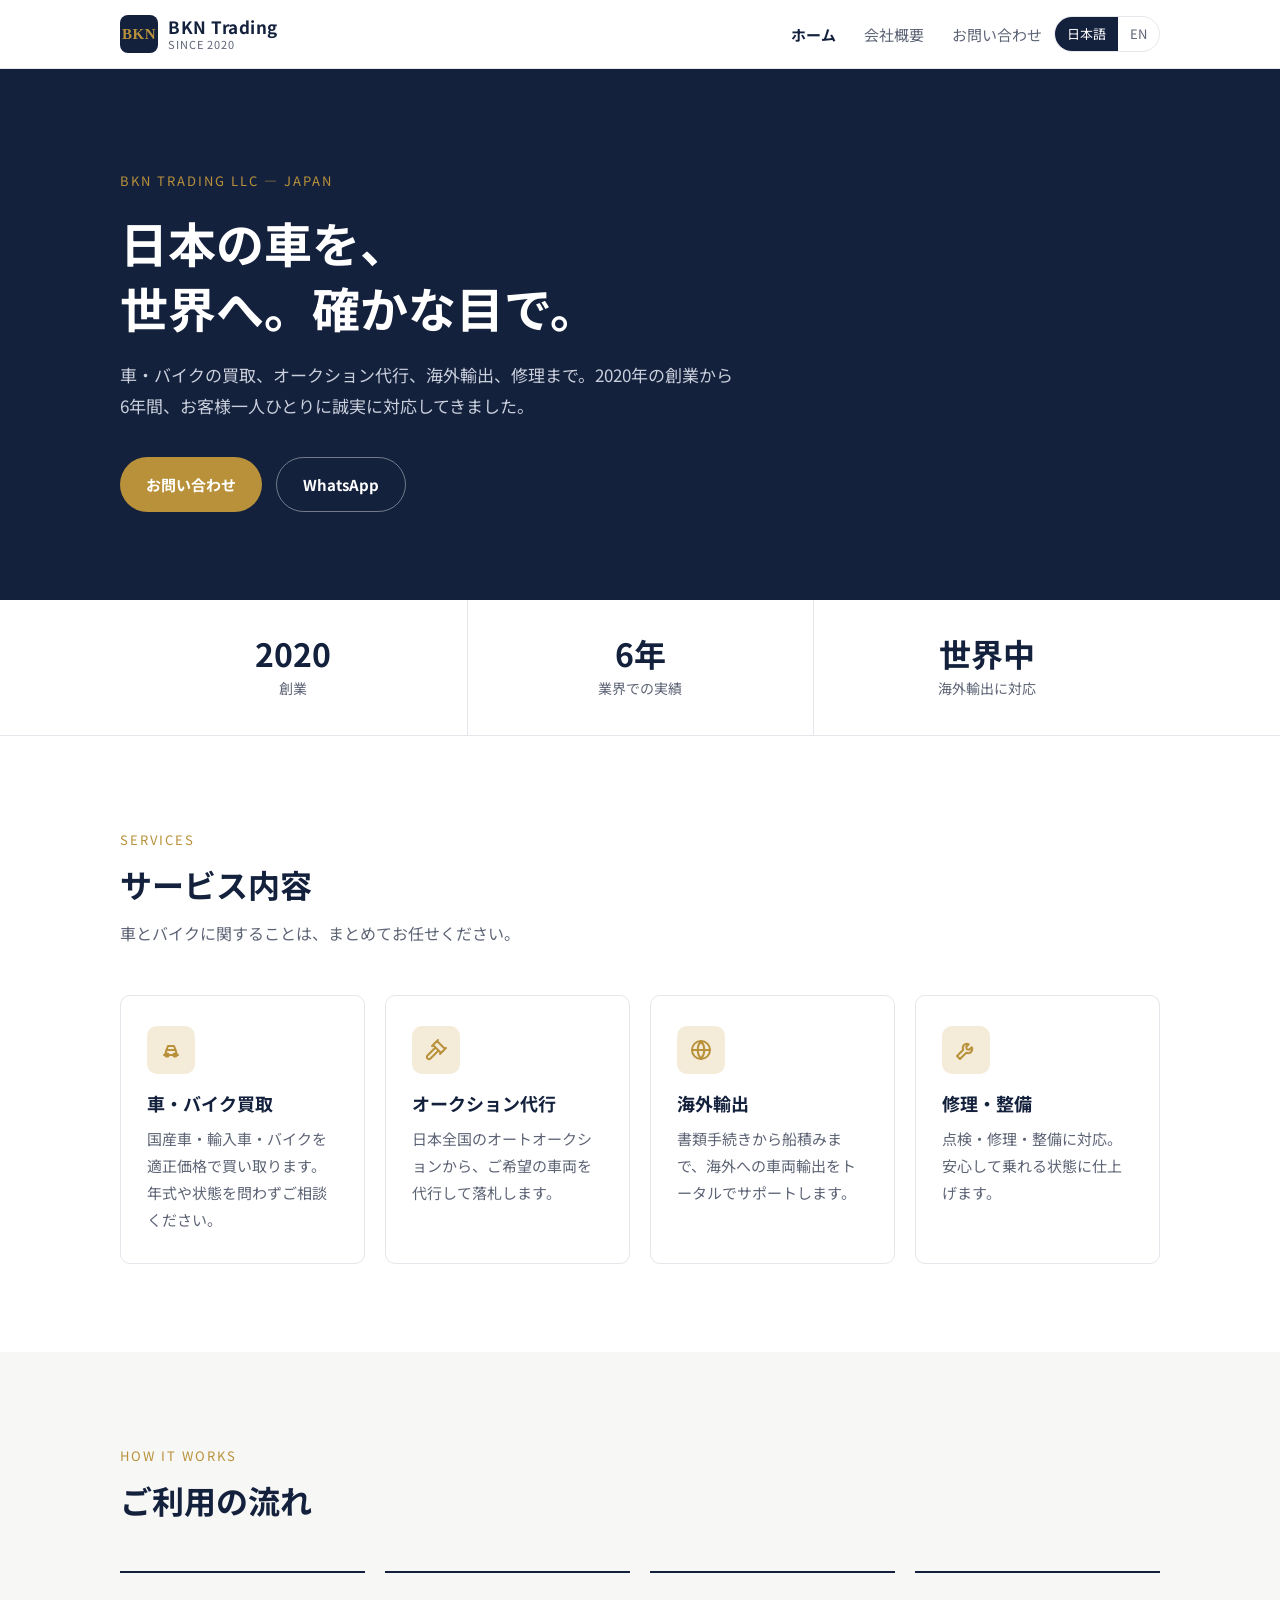
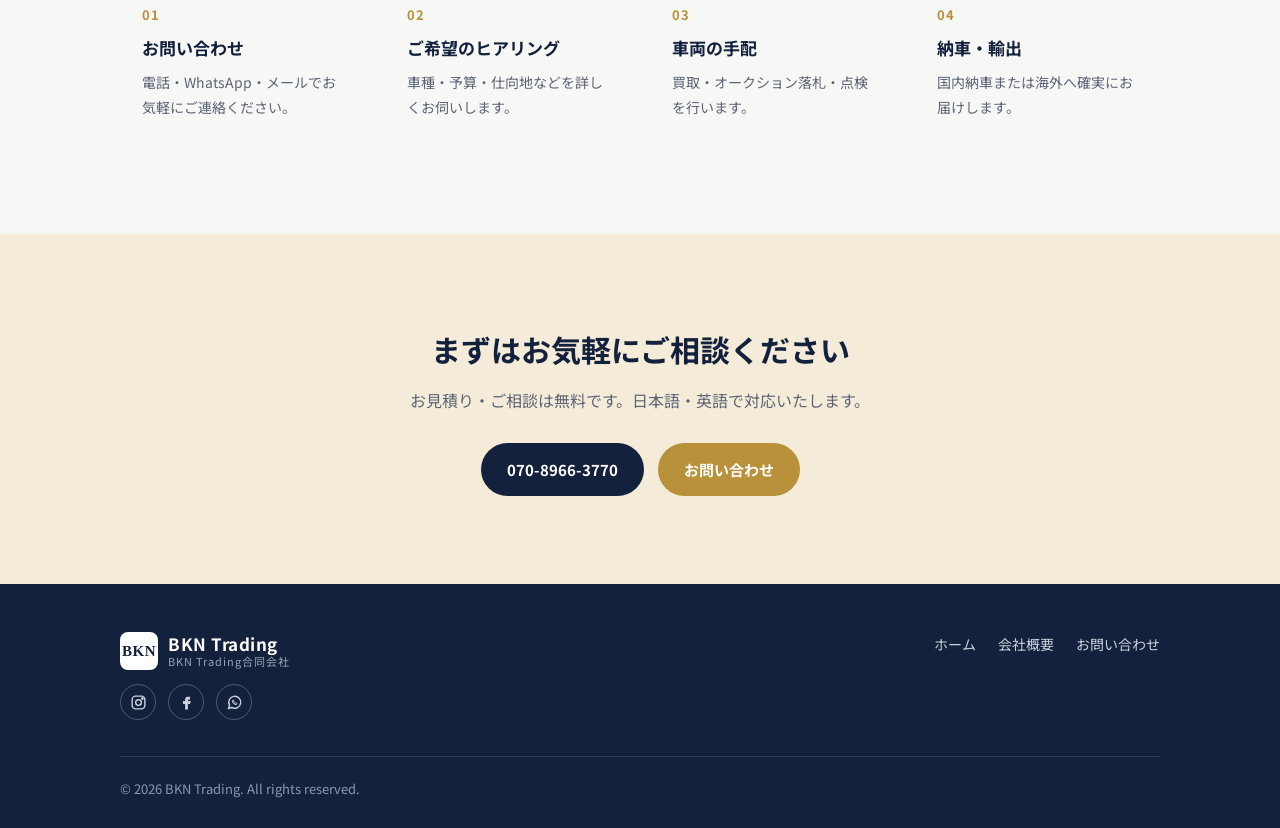
==== index.html @ 44ebc84b "Initial BKN Trading website (JA/EN): home, about, contact Co-Authored-By: Claude Opus 5.5 <noreply@a" ====
<!DOCTYPE html>
<html lang="ja">
<head>
  <meta charset="UTF-8">
  <meta name="viewport" content="width=device-width, initial-scale=1.0">
  <title data-ja="BKN Trading | 日本の中古車買取・オークション代行・輸出・修理" data-en="BKN Trading | Japanese Used Cars, Auctions, Export & Repair">BKN Trading | 日本の中古車買取・オークション代行・輸出・修理</title>
  <meta name="description" content="BKN Trading合同会社は、日本国内での車・バイクの買取・販売、オークション代行、海外輸出、修理を行う会社です。2020年創業。">
  <link rel="preconnect" href="https://fonts.googleapis.com">
  <link rel="preconnect" href="https://fonts.gstatic.com" crossorigin>
  <link href="https://fonts.googleapis.com/css2?family=Noto+Sans+JP:wght@400;700&display=swap" rel="stylesheet">
  <link rel="stylesheet" href="css/style.css">
</head>
<body>

<header class="site-header">
  <div class="container nav">
    <a href="index.html" class="logo">
      <span class="logo-mark">BKN</span>
      <span class="logo-text">BKN Trading<small>SINCE 2020</small></span>
    </a>
    <div class="nav-right">
      <ul class="nav-links">
        <li><a href="index.html" class="active"><span lang="ja">ホーム</span><span lang="en">Home</span></a></li>
        <li><a href="about.html"><span lang="ja">会社概要</span><span lang="en">About</span></a></li>
        <li><a href="contact.html"><span lang="ja">お問い合わせ</span><span lang="en">Contact</span></a></li>
      </ul>
      <div class="lang-switch">
        <button type="button" data-lang="ja">日本語</button>
        <button type="button" data-lang="en">EN</button>
      </div>
      <button class="menu-btn" aria-label="Menu" aria-expanded="false">
        <svg width="24" height="24" viewBox="0 0 24 24" fill="none" stroke="currentColor" stroke-width="2" stroke-linecap="round"><path d="M4 7h16M4 12h16M4 17h16"/></svg>
      </button>
    </div>
  </div>
</header>

<main>
  <section class="hero">
    <div class="container">
      <span class="eyebrow">BKN Trading LLC — Japan</span>
      <h1>
        <span lang="ja">日本の車を、<br>世界へ。確かな目で。</span>
        <span lang="en">Japanese cars,<br>delivered to the world.</span>
      </h1>
      <p>
        <span lang="ja">車・バイクの買取、オークション代行、海外輸出、修理まで。2020年の創業から6年間、お客様一人ひとりに誠実に対応してきました。</span>
        <span lang="en">Buying, selling, auction sourcing, overseas export and repair for cars and motorcycles. Six years of trusted service since 2020.</span>
      </p>
      <div class="hero-actions">
        <a href="contact.html" class="btn btn-gold"><span lang="ja">お問い合わせ</span><span lang="en">Get in touch</span></a>
        <a href="https://wa.me/817089663770" class="btn btn-ghost" target="_blank" rel="noopener">WhatsApp</a>
      </div>
    </div>
  </section>

  <div class="stats">
    <div class="container">
      <div class="stat"><strong>2020</strong><span><span lang="ja">創業</span><span lang="en">Established</span></span></div>
      <div class="stat"><strong>6<span lang="ja">年</span><span lang="en">+ yrs</span></strong><span><span lang="ja">業界での実績</span><span lang="en">Market experience</span></span></div>
      <div class="stat"><strong><span lang="ja">世界中</span><span lang="en">Worldwide</span></strong><span><span lang="ja">海外輸出に対応</span><span lang="en">Export destinations</span></span></div>
    </div>
  </div>

  <section>
    <div class="container">
      <div class="section-head">
        <span class="eyebrow">Services</span>
        <h2><span lang="ja">サービス内容</span><span lang="en">What we do</span></h2>
        <p><span lang="ja">車とバイクに関することは、まとめてお任せください。</span><span lang="en">One partner for everything around cars and motorcycles.</span></p>
      </div>
      <div class="grid grid-4">
        <div class="card">
          <div class="icon"><svg viewBox="0 0 24 24" fill="none" stroke="currentColor" stroke-width="2" stroke-linecap="round" stroke-linejoin="round"><path d="M5 17h14M6 17l1.5-5h9L18 17"/><path d="M7.5 12 9 8h6l1.5 4"/><circle cx="8" cy="17" r="1.6"/><circle cx="16" cy="17" r="1.6"/></svg></div>
          <h3><span lang="ja">車・バイク買取</span><span lang="en">Car & Bike Buying</span></h3>
          <p><span lang="ja">国産車・輸入車・バイクを適正価格で買い取ります。年式や状態を問わずご相談ください。</span><span lang="en">We buy cars and motorcycles in Japan at fair prices — any make, year or condition.</span></p>
        </div>
        <div class="card">
          <div class="icon"><svg viewBox="0 0 24 24" fill="none" stroke="currentColor" stroke-width="2" stroke-linecap="round" stroke-linejoin="round"><path d="m14 13-7.5 7.5a2.1 2.1 0 0 1-3-3L11 10"/><path d="m16 16 6-6M8 8l6-6M9 7l8 8M21 11l-8-8"/></svg></div>
          <h3><span lang="ja">オークション代行</span><span lang="en">Auction Sourcing</span></h3>
          <p><span lang="ja">日本全国のオートオークションから、ご希望の車両を代行して落札します。</span><span lang="en">We bid on your behalf at Japanese car auctions to find exactly the vehicle you want.</span></p>
        </div>
        <div class="card">
          <div class="icon"><svg viewBox="0 0 24 24" fill="none" stroke="currentColor" stroke-width="2" stroke-linecap="round" stroke-linejoin="round"><circle cx="12" cy="12" r="9"/><path d="M3 12h18M12 3a14 14 0 0 1 0 18M12 3a14 14 0 0 0 0 18"/></svg></div>
          <h3><span lang="ja">海外輸出</span><span lang="en">Overseas Export</span></h3>
          <p><span lang="ja">書類手続きから船積みまで、海外への車両輸出をトータルでサポートします。</span><span lang="en">From paperwork to shipping, we handle the full export process to your country.</span></p>
        </div>
        <div class="card">
          <div class="icon"><svg viewBox="0 0 24 24" fill="none" stroke="currentColor" stroke-width="2" stroke-linecap="round" stroke-linejoin="round"><path d="M14.7 6.3a4 4 0 0 0-5.4 5.4L3 18l3 3 6.3-6.3a4 4 0 0 0 5.4-5.4l-2.5 2.5-2.4-.6-.6-2.4z"/></svg></div>
          <h3><span lang="ja">修理・整備</span><span lang="en">Repair Services</span></h3>
          <p><span lang="ja">点検・修理・整備に対応。安心して乗れる状態に仕上げます。</span><span lang="en">Inspection, repair and maintenance to keep your vehicle safe and road-ready.</span></p>
        </div>
      </div>
    </div>
  </section>

  <section class="section-alt">
    <div class="container">
      <div class="section-head">
        <span class="eyebrow">How it works</span>
        <h2><span lang="ja">ご利用の流れ</span><span lang="en">How it works</span></h2>
      </div>
      <div class="grid grid-4 steps">
        <div class="step">
          <h3><span lang="ja">お問い合わせ</span><span lang="en">Contact us</span></h3>
          <p><span lang="ja">電話・WhatsApp・メールでお気軽にご連絡ください。</span><span lang="en">Reach us by phone, WhatsApp or email.</span></p>
        </div>
        <div class="step">
          <h3><span lang="ja">ご希望のヒアリング</span><span lang="en">Tell us what you need</span></h3>
          <p><span lang="ja">車種・予算・仕向地などを詳しくお伺いします。</span><span lang="en">Model, budget and destination — we listen first.</span></p>
        </div>
        <div class="step">
          <h3><span lang="ja">車両の手配</span><span lang="en">We source & check</span></h3>
          <p><span lang="ja">買取・オークション落札・点検を行います。</span><span lang="en">We buy or win the vehicle at auction and inspect it.</span></p>
        </div>
        <div class="step">
          <h3><span lang="ja">納車・輸出</span><span lang="en">Delivery or export</span></h3>
          <p><span lang="ja">国内納車または海外へ確実にお届けします。</span><span lang="en">Delivered in Japan or shipped safely overseas.</span></p>
        </div>
      </div>
    </div>
  </section>

  <section class="cta">
    <div class="container">
      <h2><span lang="ja">まずはお気軽にご相談ください</span><span lang="en">Let's talk about your next car</span></h2>
      <p><span lang="ja">お見積り・ご相談は無料です。日本語・英語で対応いたします。</span><span lang="en">Quotes and consultations are free. We speak Japanese and English.</span></p>
      <div class="hero-actions">
        <a href="tel:07089663770" class="btn btn-navy">070-8966-3770</a>
        <a href="contact.html" class="btn btn-gold"><span lang="ja">お問い合わせ</span><span lang="en">Contact us</span></a>
      </div>
    </div>
  </section>
</main>

<footer class="site-footer">
  <div class="container">
    <div class="footer-grid">
      <div>
        <a href="index.html" class="logo"><span class="logo-mark">BKN</span><span class="logo-text">BKN Trading<small><span lang="ja">BKN Trading合同会社</span><span lang="en">BKN Trading LLC (Godo Kaisha)</span></small></span></a>
        <div class="social">
          <a href="https://www.instagram.com/bkn_trading/" target="_blank" rel="noopener" aria-label="Instagram"><svg viewBox="0 0 24 24" fill="none" stroke="currentColor" stroke-width="2"><rect x="3" y="3" width="18" height="18" rx="5"/><circle cx="12" cy="12" r="4"/><circle cx="17.5" cy="6.5" r="1" fill="currentColor"/></svg></a>
          <a href="https://www.facebook.com/search/top?q=BKN%20Trading" target="_blank" rel="noopener" aria-label="Facebook"><svg viewBox="0 0 24 24" fill="currentColor"><path d="M14 8h3V4h-3c-2.8 0-4 1.8-4 4.2V10H7v4h3v8h4v-8h3l1-4h-4V8.6c0-.4.3-.6.6-.6z"/></svg></a>
          <a href="https://wa.me/817089663770" target="_blank" rel="noopener" aria-label="WhatsApp"><svg viewBox="0 0 24 24" fill="none" stroke="currentColor" stroke-width="2" stroke-linejoin="round"><path d="M3.5 20.5 5 16a8.5 8.5 0 1 1 3 3z"/><path d="M9 9.5c0 3 2.5 5.5 5.5 5.5l1-1.5-2-1-1 .8a4 4 0 0 1-2-2l.8-1-1-2z" stroke-width="1.4"/></svg></a>
        </div>
      </div>
      <ul class="footer-links">
        <li><a href="index.html"><span lang="ja">ホーム</span><span lang="en">Home</span></a></li>
        <li><a href="about.html"><span lang="ja">会社概要</span><span lang="en">About</span></a></li>
        <li><a href="contact.html"><span lang="ja">お問い合わせ</span><span lang="en">Contact</span></a></li>
      </ul>
    </div>
    <div class="copyright">© <span id="year">2026</span> BKN Trading. All rights reserved.</div>
  </div>
</footer>

<script src="js/main.js"></script>
</body>
</html>
---- css/style.css ----
:root {
  --navy: #14213d;
  --navy-soft: #24324f;
  --gold: #b8913a;
  --gold-light: #f4ecd9;
  --text: #1f2430;
  --muted: #5d6475;
  --line: #e4e6eb;
  --bg: #ffffff;
  --bg-alt: #f7f7f5;
  --radius: 10px;
  --max: 1080px;
}

* { box-sizing: border-box; margin: 0; padding: 0; }

html { scroll-behavior: smooth; }

body {
  font-family: "Noto Sans JP", "Hiragino Sans", "Yu Gothic", system-ui, sans-serif;
  color: var(--text);
  background: var(--bg);
  line-height: 1.8;
  font-size: 16px;
  -webkit-font-smoothing: antialiased;
}

a { color: inherit; text-decoration: none; }
img, svg { display: block; max-width: 100%; }

/* ---------- Language switching ---------- */
html[lang="ja"] [lang="en"]:not(html) { display: none !important; }
html[lang="en"] [lang="ja"]:not(html) { display: none !important; }

.container { width: 100%; max-width: var(--max); margin: 0 auto; padding: 0 20px; }

/* ---------- Header ---------- */
.site-header {
  position: sticky; top: 0; z-index: 10;
  background: rgba(255, 255, 255, 0.96);
  backdrop-filter: blur(6px);
  border-bottom: 1px solid var(--line);
}
.nav { display: flex; align-items: center; justify-content: space-between; height: 68px; gap: 16px; }

.logo { display: flex; align-items: center; gap: 10px; font-weight: 700; color: var(--navy); }
.logo-mark {
  width: 38px; height: 38px; border-radius: 8px;
  background: var(--navy); color: var(--gold);
  display: grid; place-items: center;
  font-family: Georgia, "Times New Roman", serif; font-size: 15px; letter-spacing: 0.5px;
}
.logo-text { font-size: 17px; letter-spacing: 0.5px; line-height: 1.2; }
.logo-text small { display: block; font-size: 11px; font-weight: 400; color: var(--muted); letter-spacing: 1px; }

.nav-links { display: flex; align-items: center; gap: 28px; list-style: none; }
.nav-links a { font-size: 15px; color: var(--muted); transition: color 0.2s; }
.nav-links a:hover, .nav-links a.active { color: var(--navy); }
.nav-links a.active { font-weight: 700; }

.lang-switch {
  display: flex; border: 1px solid var(--line); border-radius: 999px; overflow: hidden; flex-shrink: 0;
}
.lang-switch button {
  border: 0; background: transparent; padding: 5px 12px; font: inherit; font-size: 13px;
  color: var(--muted); cursor: pointer;
}
.lang-switch button.on { background: var(--navy); color: #fff; }

.menu-btn { display: none; background: none; border: 0; cursor: pointer; padding: 6px; color: var(--navy); }

/* ---------- Hero ---------- */
.hero { background: var(--navy); color: #fff; padding: 96px 0 88px; }
.eyebrow {
  display: inline-block; font-size: 13px; letter-spacing: 2px; color: var(--gold);
  text-transform: uppercase; margin-bottom: 18px;
}
.hero h1 { font-size: clamp(30px, 5vw, 48px); line-height: 1.35; font-weight: 700; max-width: 760px; }
.hero p { margin-top: 20px; font-size: 17px; color: #c9cfdb; max-width: 620px; }
.hero-actions { margin-top: 36px; display: flex; gap: 14px; flex-wrap: wrap; }

.btn {
  display: inline-flex; align-items: center; justify-content: center; gap: 8px;
  padding: 13px 26px; border-radius: 999px; font-size: 15px; font-weight: 700;
  transition: transform 0.15s, background 0.2s, color 0.2s;
}
.btn:hover { transform: translateY(-1px); }
.btn-gold { background: var(--gold); color: #fff; }
.btn-gold:hover { background: #a67f2c; }
.btn-ghost { border: 1px solid rgba(255, 255, 255, 0.4); color: #fff; }
.btn-ghost:hover { background: rgba(255, 255, 255, 0.08); }
.btn-navy { background: var(--navy); color: #fff; }
.btn-navy:hover { background: var(--navy-soft); }

/* ---------- Stats ---------- */
.stats { border-bottom: 1px solid var(--line); }
.stats .container { display: grid; grid-template-columns: repeat(3, 1fr); }
.stat { padding: 34px 12px; text-align: center; }
.stat + .stat { border-left: 1px solid var(--line); }
.stat strong { display: block; font-size: 32px; color: var(--navy); line-height: 1.2; }
.stat > span { font-size: 14px; color: var(--muted); }

/* ---------- Sections ---------- */
section { padding: 88px 0; }
.section-alt { background: var(--bg-alt); }
.section-head { margin-bottom: 48px; max-width: 640px; }
.section-head h2 { font-size: clamp(24px, 3.4vw, 32px); color: var(--navy); line-height: 1.4; }
.section-head p { margin-top: 12px; color: var(--muted); }
.section-head .eyebrow { margin-bottom: 10px; }

.page-hero { background: var(--navy); color: #fff; padding: 72px 0 64px; }
.page-hero h1 { font-size: clamp(28px, 4.4vw, 40px); }
.page-hero p { margin-top: 10px; color: #c9cfdb; max-width: 620px; }

/* ---------- Cards ---------- */
.grid { display: grid; gap: 20px; }
.grid-2 { grid-template-columns: repeat(2, 1fr); }
.grid-3 { grid-template-columns: repeat(3, 1fr); }
.grid-4 { grid-template-columns: repeat(4, 1fr); }

.card {
  background: #fff; border: 1px solid var(--line); border-radius: var(--radius);
  padding: 30px 26px; transition: border-color 0.2s, box-shadow 0.2s;
}
.card:hover { border-color: #d3c39b; box-shadow: 0 8px 24px rgba(20, 33, 61, 0.06); }
.card h3 { font-size: 18px; color: var(--navy); margin: 16px 0 8px; line-height: 1.5; }
.card p { font-size: 15px; color: var(--muted); }

.icon {
  width: 48px; height: 48px; border-radius: 10px; background: var(--gold-light); color: var(--gold);
  display: grid; place-items: center;
}
.icon svg { width: 24px; height: 24px; }

/* ---------- Steps ---------- */
.steps { counter-reset: step; }
.step { position: relative; padding: 26px 22px; border-top: 2px solid var(--navy); }
.step::before {
  counter-increment: step; content: "0" counter(step);
  font-size: 13px; font-weight: 700; color: var(--gold); letter-spacing: 1px;
}
.step h3 { font-size: 17px; color: var(--navy); margin: 6px 0 6px; }
.step p { font-size: 14px; color: var(--muted); }

/* ---------- About ---------- */
.split { display: grid; grid-template-columns: 1fr 1fr; gap: 56px; align-items: start; }
.prose p + p { margin-top: 16px; }
.prose p { color: var(--muted); }

.info-table { width: 100%; border-collapse: collapse; background: #fff; border: 1px solid var(--line); border-radius: var(--radius); overflow: hidden; }
.info-table th, .info-table td { text-align: left; padding: 16px 20px; border-bottom: 1px solid var(--line); vertical-align: top; font-size: 15px; }
.info-table tr:last-child th, .info-table tr:last-child td { border-bottom: 0; }
.info-table th { width: 34%; color: var(--navy); font-weight: 700; background: var(--bg-alt); }
.info-table td { color: var(--text); }
.info-table a { color: var(--navy); border-bottom: 1px solid var(--gold); }

.timeline { list-style: none; border-left: 2px solid var(--line); padding-left: 26px; }
.timeline li { position: relative; padding-bottom: 28px; }
.timeline li:last-child { padding-bottom: 0; }
.timeline li::before {
  content: ""; position: absolute; left: -33px; top: 7px; width: 12px; height: 12px;
  border-radius: 50%; background: var(--gold); border: 2px solid #fff; box-shadow: 0 0 0 2px var(--gold);
}
.timeline strong { color: var(--navy); display: block; }
.timeline span { color: var(--muted); font-size: 15px; }

/* ---------- Contact ---------- */
.contact-card { display: flex; gap: 18px; align-items: flex-start; }
.contact-card .label { font-size: 13px; color: var(--muted); letter-spacing: 0.5px; }
.contact-card .value { font-size: 19px; font-weight: 700; color: var(--navy); word-break: break-all; line-height: 1.5; }
.contact-card .note { font-size: 13px; color: var(--muted); margin-top: 2px; }
a.card { display: block; }

/* ---------- CTA ---------- */
.cta { background: var(--gold-light); text-align: center; }
.cta h2 { font-size: clamp(22px, 3.2vw, 30px); color: var(--navy); }
.cta p { color: var(--muted); margin: 10px auto 28px; max-width: 560px; }
.cta .hero-actions { justify-content: center; margin-top: 0; }

/* ---------- Footer ---------- */
.site-footer { background: var(--navy); color: #c9cfdb; padding: 48px 0 28px; font-size: 14px; }
.footer-grid { display: flex; justify-content: space-between; gap: 32px; flex-wrap: wrap; }
.site-footer .logo { color: #fff; }
.site-footer .logo-mark { background: #fff; color: var(--navy); }
.site-footer .logo-text small { color: #9aa3b5; }
.footer-links { display: flex; gap: 22px; list-style: none; flex-wrap: wrap; }
.footer-links a:hover { color: #fff; }
.social { display: flex; gap: 12px; margin-top: 14px; }
.social a {
  width: 36px; height: 36px; border-radius: 50%; border: 1px solid rgba(255, 255, 255, 0.25);
  display: grid; place-items: center; transition: background 0.2s;
}
.social a:hover { background: rgba(255, 255, 255, 0.1); }
.social svg { width: 17px; height: 17px; }
.copyright { margin-top: 36px; padding-top: 20px; border-top: 1px solid rgba(255, 255, 255, 0.12); font-size: 13px; color: #8d96aa; }

/* ---------- Responsive ---------- */
@media (max-width: 900px) {
  .grid-4 { grid-template-columns: repeat(2, 1fr); }
  .grid-3 { grid-template-columns: 1fr 1fr; }
  .split { grid-template-columns: 1fr; gap: 40px; }
}

@media (max-width: 720px) {
  section { padding: 64px 0; }
  .hero { padding: 72px 0 64px; }
  .menu-btn { display: block; }
  .nav-links {
    position: absolute; top: 68px; left: 0; right: 0; background: #fff;
    flex-direction: column; align-items: flex-start; gap: 0;
    border-bottom: 1px solid var(--line); display: none;
  }
  .nav-links.open { display: flex; }
  .nav-links li { width: 100%; }
  .nav-links a { display: block; padding: 14px 20px; border-top: 1px solid var(--line); }
  .nav-right { display: flex; align-items: center; gap: 8px; }
  .grid-2, .grid-3, .grid-4 { grid-template-columns: 1fr; }
  .stats .container { grid-template-columns: 1fr; }
  .stat + .stat { border-left: 0; border-top: 1px solid var(--line); }
  .stat { padding: 22px 12px; }
  .info-table th { width: 38%; }
  .info-table th, .info-table td { padding: 14px 14px; }
}
.nav-right { display: flex; align-items: center; gap: 12px; }
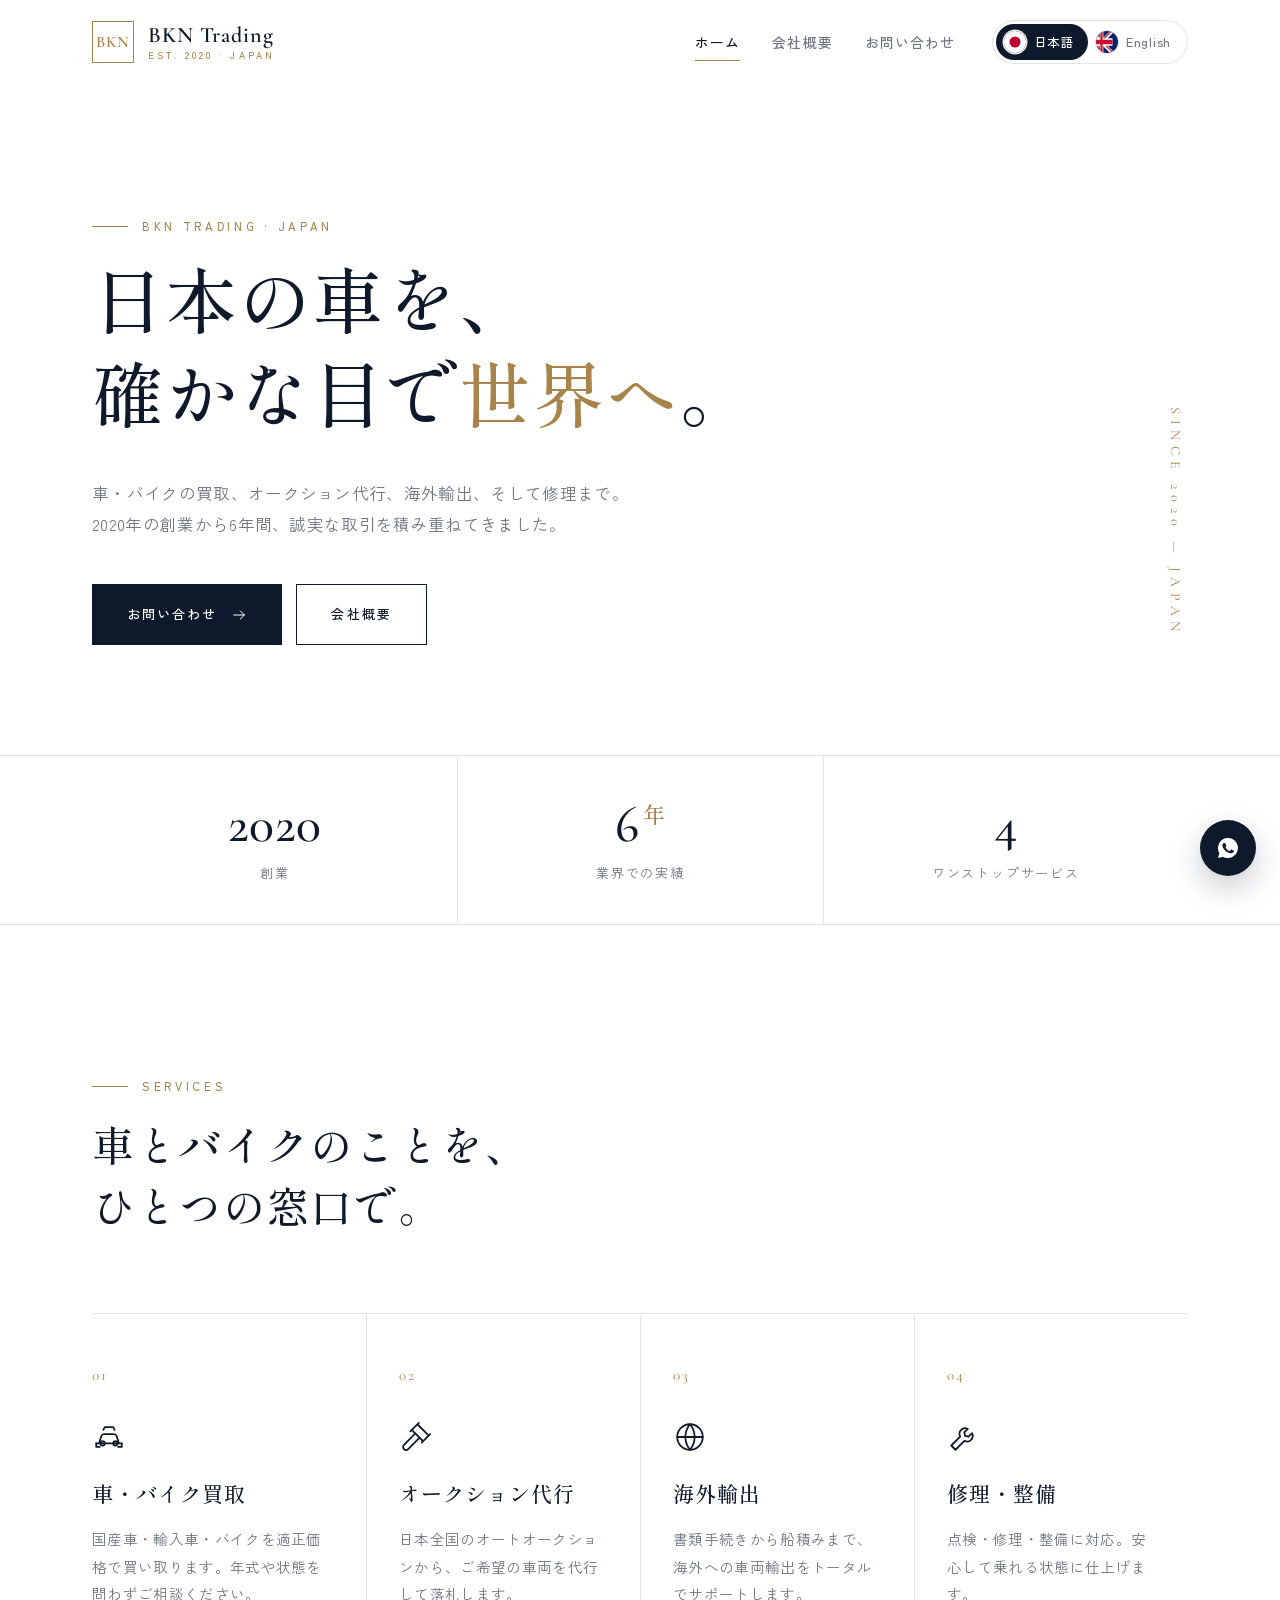
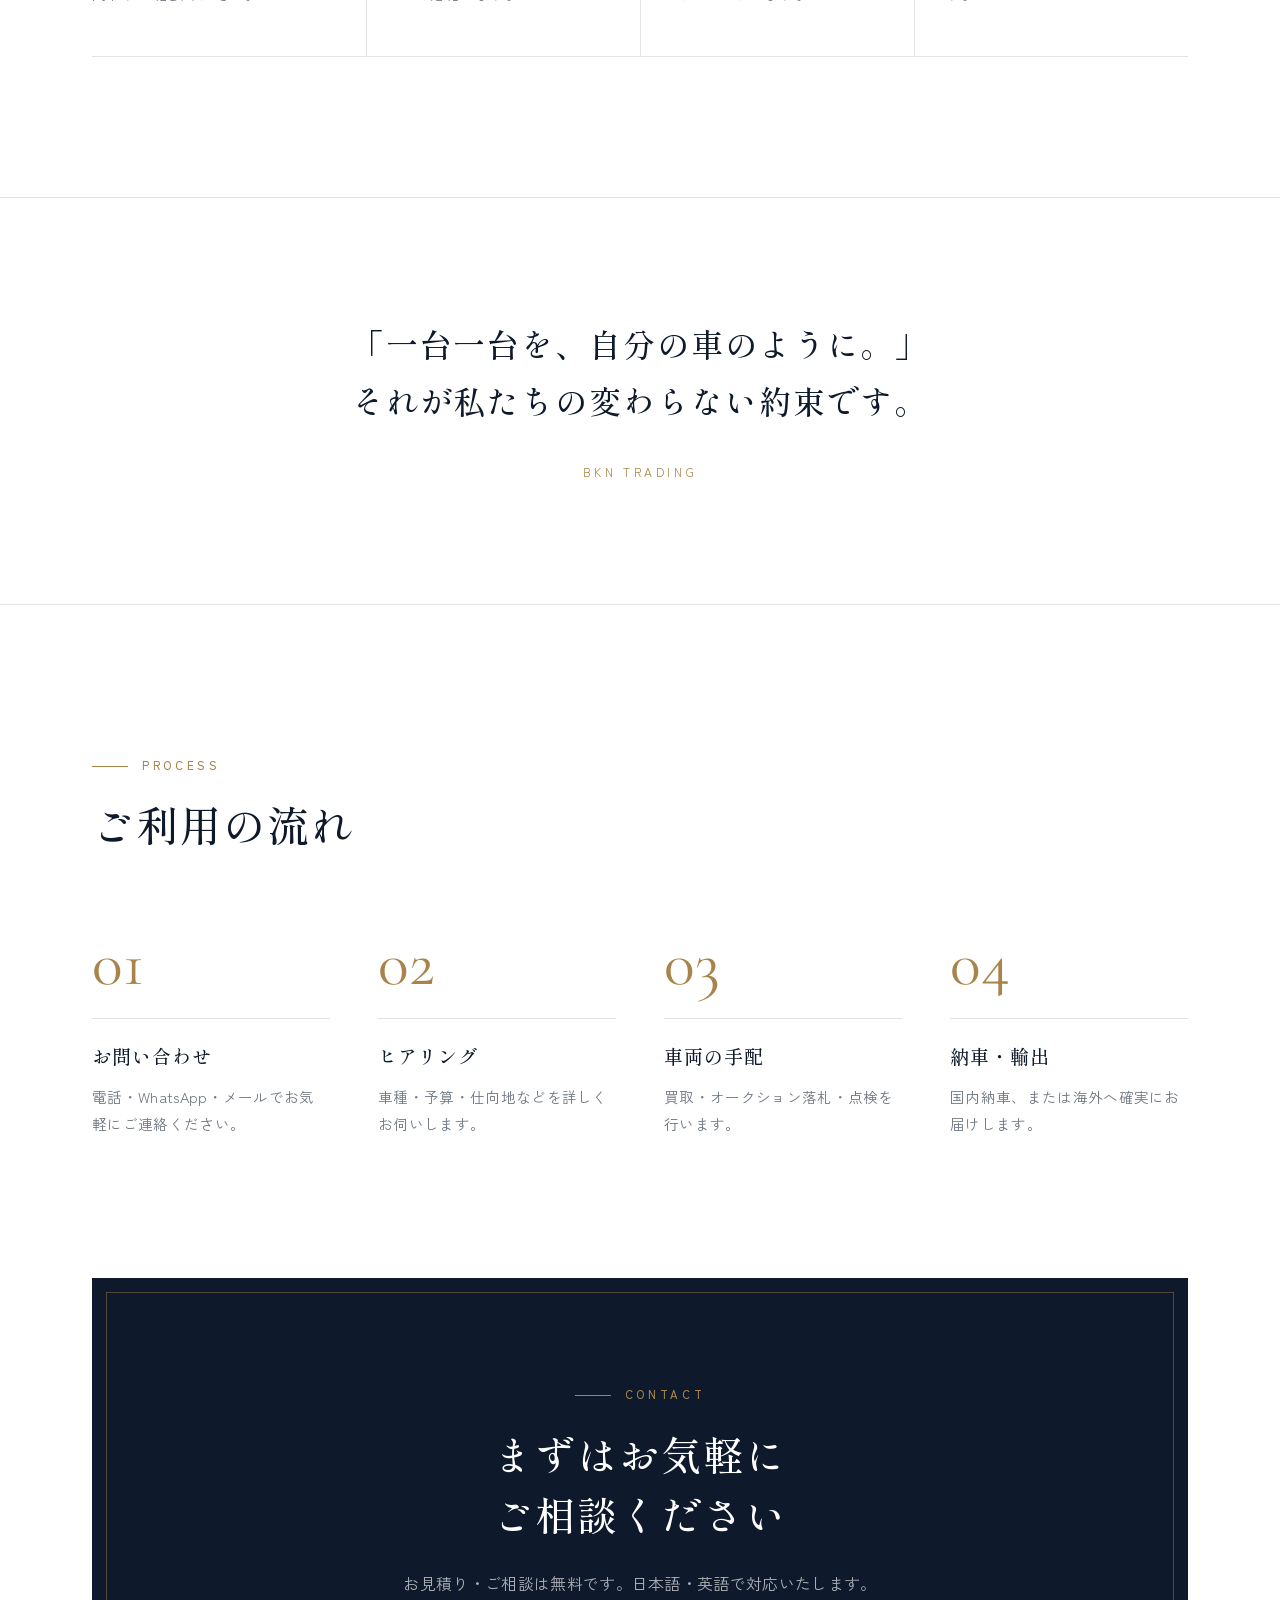
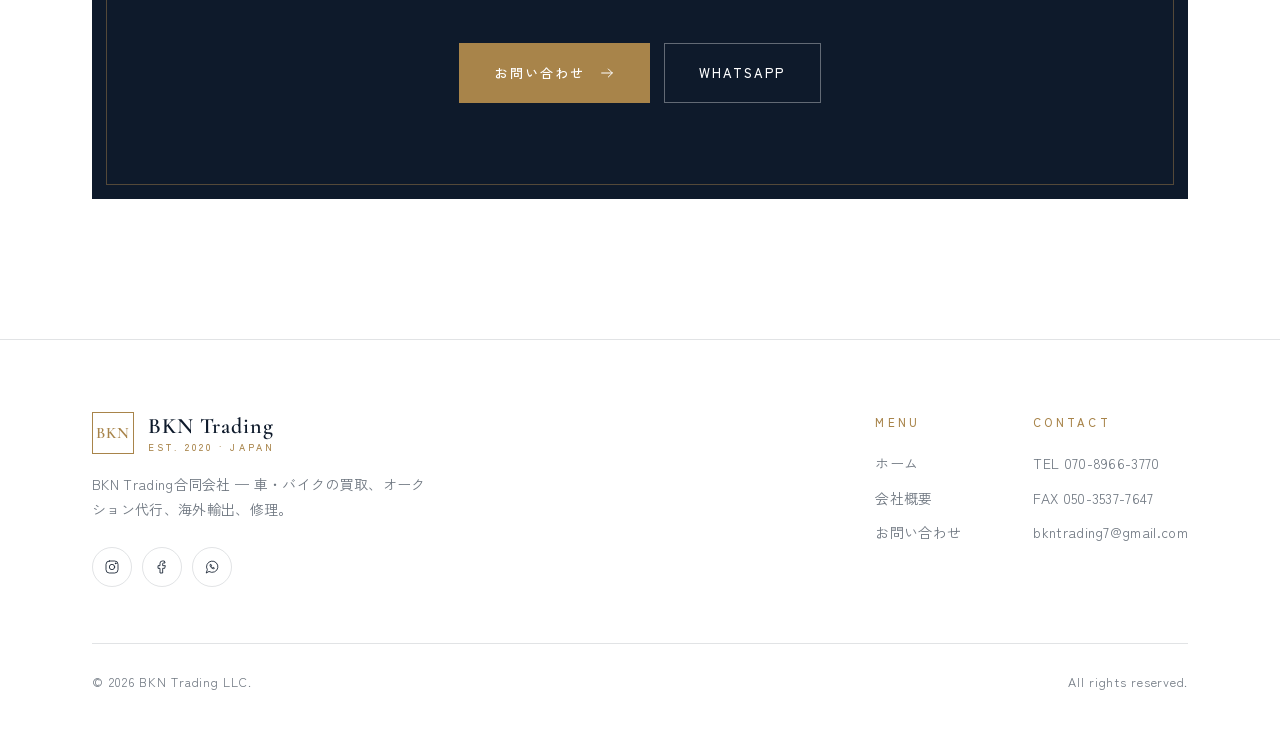
==== commit 60430881: "Redesign: white luxury-minimal look, 3-colour palette, serif typography, flag language switch Co-Aut" ====
--- a/index.html
+++ b/index.html
@@ -3,20 +3,23 @@
 <head>
   <meta charset="UTF-8">
   <meta name="viewport" content="width=device-width, initial-scale=1.0">
-  <title data-ja="BKN Trading | 日本の中古車買取・オークション代行・輸出・修理" data-en="BKN Trading | Japanese Used Cars, Auctions, Export & Repair">BKN Trading | 日本の中古車買取・オークション代行・輸出・修理</title>
+  <title data-ja="BKN Trading | 日本の中古車買取・オークション代行・輸出・修理" data-en="BKN Trading | Japanese Cars — Purchase, Auctions, Export & Repair">BKN Trading | 日本の中古車買取・オークション代行・輸出・修理</title>
   <meta name="description" content="BKN Trading合同会社は、日本国内での車・バイクの買取・販売、オークション代行、海外輸出、修理を行う会社です。2020年創業。">
+  <meta name="theme-color" content="#ffffff">
+  <link rel="icon" href="data:image/svg+xml,%3Csvg xmlns='http://www.w3.org/2000/svg' viewBox='0 0 64 64'%3E%3Crect width='64' height='64' fill='%230e1a2b'/%3E%3Ctext x='32' y='41' font-family='Georgia' font-size='22' fill='%23a8844a' text-anchor='middle'%3EBKN%3C/text%3E%3C/svg%3E">
   <link rel="preconnect" href="https://fonts.googleapis.com">
   <link rel="preconnect" href="https://fonts.gstatic.com" crossorigin>
-  <link href="https://fonts.googleapis.com/css2?family=Noto+Sans+JP:wght@400;700&display=swap" rel="stylesheet">
+  <link href="https://fonts.googleapis.com/css2?family=Cormorant+Garamond:ital,wght@0,400;0,500;0,600;1,500&family=Shippori+Mincho:wght@500;600&family=Zen+Kaku+Gothic+New:wght@400;500;700&display=swap" rel="stylesheet">
   <link rel="stylesheet" href="css/style.css">
+  <script>document.documentElement.classList.add('js');try{if(localStorage.getItem('bkn-lang')==='en')document.documentElement.lang='en'}catch(e){}</script>
 </head>
 <body>
 
 <header class="site-header">
   <div class="container nav">
-    <a href="index.html" class="logo">
+    <a href="index.html" class="logo" aria-label="BKN Trading">
       <span class="logo-mark">BKN</span>
-      <span class="logo-text">BKN Trading<small>SINCE 2020</small></span>
+      <span class="logo-text">BKN Trading<small>EST. 2020 · JAPAN</small></span>
     </a>
     <div class="nav-right">
       <ul class="nav-links">
@@ -24,12 +27,12 @@
         <li><a href="about.html"><span lang="ja">会社概要</span><span lang="en">About</span></a></li>
         <li><a href="contact.html"><span lang="ja">お問い合わせ</span><span lang="en">Contact</span></a></li>
       </ul>
-      <div class="lang-switch">
-        <button type="button" data-lang="ja">日本語</button>
-        <button type="button" data-lang="en">EN</button>
+      <div class="lang-switch" role="group" aria-label="Language">
+        <button type="button" data-lang="ja" aria-label="日本語"><span class="flag"><svg viewBox="0 0 30 30"><rect width="30" height="30" fill="#fff"/><circle cx="15" cy="15" r="7.5" fill="#bc002d"/></svg></span><span class="lang-label">日本語</span></button>
+        <button type="button" data-lang="en" aria-label="English"><span class="flag"><svg viewBox="0 0 60 60" preserveAspectRatio="xMidYMid slice"><g transform="translate(-15 0) scale(1 2)"><clipPath id="gbt"><path d="M30,15 h30 v15 z v15 h-30 z h-30 v-15 z v-15 h30 z"/></clipPath><rect width="90" height="30" fill="#012169"/><path d="M0,0 L60,30 M60,0 L0,30" stroke="#fff" stroke-width="6"/><path d="M0,0 L60,30 M60,0 L0,30" clip-path="url(#gbt)" stroke="#C8102E" stroke-width="4"/><path d="M30,0 v30 M0,15 h60" stroke="#fff" stroke-width="10"/><path d="M30,0 v30 M0,15 h60" stroke="#C8102E" stroke-width="6"/></g></svg></span><span class="lang-label">English</span></button>
       </div>
       <button class="menu-btn" aria-label="Menu" aria-expanded="false">
-        <svg width="24" height="24" viewBox="0 0 24 24" fill="none" stroke="currentColor" stroke-width="2" stroke-linecap="round"><path d="M4 7h16M4 12h16M4 17h16"/></svg>
+        <svg width="24" height="24" viewBox="0 0 24 24" fill="none" stroke="currentColor" stroke-width="1.5" stroke-linecap="round"><path class="l1" d="M4 7h16"/><path class="l2" d="M4 12h16"/><path class="l3" d="M4 17h16"/></svg>
       </button>
     </div>
   </div>
@@ -38,84 +41,92 @@
 <main>
   <section class="hero">
     <div class="container">
-      <span class="eyebrow">BKN Trading LLC — Japan</span>
-      <h1>
-        <span lang="ja">日本の車を、<br>世界へ。確かな目で。</span>
-        <span lang="en">Japanese cars,<br>delivered to the world.</span>
-      </h1>
-      <p>
-        <span lang="ja">車・バイクの買取、オークション代行、海外輸出、修理まで。2020年の創業から6年間、お客様一人ひとりに誠実に対応してきました。</span>
-        <span lang="en">Buying, selling, auction sourcing, overseas export and repair for cars and motorcycles. Six years of trusted service since 2020.</span>
-      </p>
-      <div class="hero-actions">
-        <a href="contact.html" class="btn btn-gold"><span lang="ja">お問い合わせ</span><span lang="en">Get in touch</span></a>
-        <a href="https://wa.me/817089663770" class="btn btn-ghost" target="_blank" rel="noopener">WhatsApp</a>
+      <div class="hero-grid">
+        <div class="rise">
+          <span class="eyebrow">BKN Trading · Japan</span>
+          <h1><span lang="ja">日本の車を、<br>確かな目で<span class='gold'>世界へ</span>。</span><span lang="en">Japanese cars,<br>curated for <em class='it'>the world</em>.</span></h1>
+          <p class="hero-lead"><span lang="ja">車・バイクの買取、オークション代行、海外輸出、そして修理まで。2020年の創業から6年間、誠実な取引を積み重ねてきました。</span><span lang="en">Purchase, auction sourcing, overseas export and repair for cars and motorcycles — six years of honest, trusted service since 2020.</span></p>
+          <div class="actions">
+            <a href="contact.html" class="btn btn-dark"><span lang="ja">お問い合わせ</span><span lang="en">Get in touch</span> <svg viewBox="0 0 24 24" fill="none" stroke="currentColor" stroke-width="1.5" stroke-linecap="round" stroke-linejoin="round"><path d="M4 12h16M14 6l6 6-6 6"/></svg></a>
+            <a href="about.html" class="btn btn-line"><span lang="ja">会社概要</span><span lang="en">About us</span></a>
+          </div>
+        </div>
+        <div class="hero-side" aria-hidden="true">SINCE 2020 — JAPAN</div>
+      </div>
+    </div>
+    <div class="stats">
+      <div class="container stats-row">
+        <div class="stat reveal"><strong>2020</strong><span><span lang="ja">創業</span><span lang="en">Established</span></span></div>
+        <div class="stat reveal"><strong>6<sup><span lang="ja">年</span><span lang="en">yrs</span></sup></strong><span><span lang="ja">業界での実績</span><span lang="en">Experience</span></span></div>
+        <div class="stat reveal"><strong>4</strong><span><span lang="ja">ワンストップサービス</span><span lang="en">Services in one place</span></span></div>
       </div>
     </div>
   </section>
 
-  <div class="stats">
-    <div class="container">
-      <div class="stat"><strong>2020</strong><span><span lang="ja">創業</span><span lang="en">Established</span></span></div>
-      <div class="stat"><strong>6<span lang="ja">年</span><span lang="en">+ yrs</span></strong><span><span lang="ja">業界での実績</span><span lang="en">Market experience</span></span></div>
-      <div class="stat"><strong><span lang="ja">世界中</span><span lang="en">Worldwide</span></strong><span><span lang="ja">海外輸出に対応</span><span lang="en">Export destinations</span></span></div>
-    </div>
-  </div>
-
   <section>
     <div class="container">
-      <div class="section-head">
+      <div class="section-head reveal">
         <span class="eyebrow">Services</span>
-        <h2><span lang="ja">サービス内容</span><span lang="en">What we do</span></h2>
-        <p><span lang="ja">車とバイクに関することは、まとめてお任せください。</span><span lang="en">One partner for everything around cars and motorcycles.</span></p>
+        <h2><span lang="ja">車とバイクのことを、<br>ひとつの窓口で。</span><span lang="en">Everything for your vehicle,<br>under one roof.</span></h2>
       </div>
-      <div class="grid grid-4">
-        <div class="card">
-          <div class="icon"><svg viewBox="0 0 24 24" fill="none" stroke="currentColor" stroke-width="2" stroke-linecap="round" stroke-linejoin="round"><path d="M5 17h14M6 17l1.5-5h9L18 17"/><path d="M7.5 12 9 8h6l1.5 4"/><circle cx="8" cy="17" r="1.6"/><circle cx="16" cy="17" r="1.6"/></svg></div>
-          <h3><span lang="ja">車・バイク買取</span><span lang="en">Car & Bike Buying</span></h3>
+      <div class="services">
+        <div class="service reveal">
+          <span class="num">01</span>
+          <div class="ico"><svg viewBox="0 0 24 24" fill="none" stroke="currentColor" stroke-width="1.25" stroke-linecap="round" stroke-linejoin="round"><path d="M3 16.5h18M5 16.5l1.6-5.2a2 2 0 0 1 1.9-1.4h7a2 2 0 0 1 1.9 1.4l1.6 5.2"/><path d="M3 16.5V19h2.5M21 16.5V19h-2.5"/><circle cx="7.5" cy="16.5" r="1.5"/><circle cx="16.5" cy="16.5" r="1.5"/><path d="M8 7l1-2h6l1 2"/></svg></div>
+          <h3><span lang="ja">車・バイク買取</span><span lang="en">Vehicle Purchase</span></h3>
           <p><span lang="ja">国産車・輸入車・バイクを適正価格で買い取ります。年式や状態を問わずご相談ください。</span><span lang="en">We buy cars and motorcycles in Japan at fair prices — any make, year or condition.</span></p>
         </div>
-        <div class="card">
-          <div class="icon"><svg viewBox="0 0 24 24" fill="none" stroke="currentColor" stroke-width="2" stroke-linecap="round" stroke-linejoin="round"><path d="m14 13-7.5 7.5a2.1 2.1 0 0 1-3-3L11 10"/><path d="m16 16 6-6M8 8l6-6M9 7l8 8M21 11l-8-8"/></svg></div>
+        <div class="service reveal">
+          <span class="num">02</span>
+          <div class="ico"><svg viewBox="0 0 24 24" fill="none" stroke="currentColor" stroke-width="1.25" stroke-linecap="round" stroke-linejoin="round"><path d="m14 13-7.5 7.5a2.1 2.1 0 0 1-3-3L11 10"/><path d="m16 16 6-6M8 8l6-6M9 7l8 8M21 11l-8-8"/></svg></div>
           <h3><span lang="ja">オークション代行</span><span lang="en">Auction Sourcing</span></h3>
-          <p><span lang="ja">日本全国のオートオークションから、ご希望の車両を代行して落札します。</span><span lang="en">We bid on your behalf at Japanese car auctions to find exactly the vehicle you want.</span></p>
+          <p><span lang="ja">日本全国のオートオークションから、ご希望の車両を代行して落札します。</span><span lang="en">We bid on your behalf at auctions across Japan to secure exactly the vehicle you want.</span></p>
         </div>
-        <div class="card">
-          <div class="icon"><svg viewBox="0 0 24 24" fill="none" stroke="currentColor" stroke-width="2" stroke-linecap="round" stroke-linejoin="round"><circle cx="12" cy="12" r="9"/><path d="M3 12h18M12 3a14 14 0 0 1 0 18M12 3a14 14 0 0 0 0 18"/></svg></div>
-          <h3><span lang="ja">海外輸出</span><span lang="en">Overseas Export</span></h3>
-          <p><span lang="ja">書類手続きから船積みまで、海外への車両輸出をトータルでサポートします。</span><span lang="en">From paperwork to shipping, we handle the full export process to your country.</span></p>
+        <div class="service reveal">
+          <span class="num">03</span>
+          <div class="ico"><svg viewBox="0 0 24 24" fill="none" stroke="currentColor" stroke-width="1.25" stroke-linecap="round" stroke-linejoin="round"><circle cx="12" cy="12" r="9"/><path d="M3 12h18M12 3a14 14 0 0 1 0 18M12 3a14 14 0 0 0 0 18"/></svg></div>
+          <h3><span lang="ja">海外輸出</span><span lang="en">Global Export</span></h3>
+          <p><span lang="ja">書類手続きから船積みまで、海外への車両輸出をトータルでサポートします。</span><span lang="en">From paperwork to shipping, we manage the complete export process to your country.</span></p>
         </div>
-        <div class="card">
-          <div class="icon"><svg viewBox="0 0 24 24" fill="none" stroke="currentColor" stroke-width="2" stroke-linecap="round" stroke-linejoin="round"><path d="M14.7 6.3a4 4 0 0 0-5.4 5.4L3 18l3 3 6.3-6.3a4 4 0 0 0 5.4-5.4l-2.5 2.5-2.4-.6-.6-2.4z"/></svg></div>
-          <h3><span lang="ja">修理・整備</span><span lang="en">Repair Services</span></h3>
-          <p><span lang="ja">点検・修理・整備に対応。安心して乗れる状態に仕上げます。</span><span lang="en">Inspection, repair and maintenance to keep your vehicle safe and road-ready.</span></p>
+        <div class="service reveal">
+          <span class="num">04</span>
+          <div class="ico"><svg viewBox="0 0 24 24" fill="none" stroke="currentColor" stroke-width="1.25" stroke-linecap="round" stroke-linejoin="round"><path d="M14.7 6.3a4 4 0 0 0-5.4 5.4L3 18l3 3 6.3-6.3a4 4 0 0 0 5.4-5.4l-2.5 2.5-2.4-.6-.6-2.4z"/></svg></div>
+          <h3><span lang="ja">修理・整備</span><span lang="en">Repair & Care</span></h3>
+          <p><span lang="ja">点検・修理・整備に対応。安心して乗れる状態に仕上げます。</span><span lang="en">Inspection, repair and maintenance — every vehicle prepared to be safe and road-ready.</span></p>
         </div>
       </div>
     </div>
   </section>
 
-  <section class="section-alt">
+  <section class="quote">
+    <div class="container reveal">
+      <blockquote><span lang="ja">「一台一台を、自分の車のように。」<br>それが私たちの変わらない約束です。</span><span lang="en">“We treat every vehicle as if it were our own.”<br>That is our promise.</span></blockquote>
+      <cite>BKN Trading</cite>
+    </div>
+  </section>
+
+  <section>
     <div class="container">
-      <div class="section-head">
-        <span class="eyebrow">How it works</span>
+      <div class="section-head reveal">
+        <span class="eyebrow">Process</span>
         <h2><span lang="ja">ご利用の流れ</span><span lang="en">How it works</span></h2>
       </div>
-      <div class="grid grid-4 steps">
-        <div class="step">
-          <h3><span lang="ja">お問い合わせ</span><span lang="en">Contact us</span></h3>
+      <div class="steps">
+        <div class="step reveal">
+          <h3><span lang="ja">お問い合わせ</span><span lang="en">Enquiry</span></h3>
           <p><span lang="ja">電話・WhatsApp・メールでお気軽にご連絡ください。</span><span lang="en">Reach us by phone, WhatsApp or email.</span></p>
         </div>
-        <div class="step">
-          <h3><span lang="ja">ご希望のヒアリング</span><span lang="en">Tell us what you need</span></h3>
-          <p><span lang="ja">車種・予算・仕向地などを詳しくお伺いします。</span><span lang="en">Model, budget and destination — we listen first.</span></p>
+        <div class="step reveal">
+          <h3><span lang="ja">ヒアリング</span><span lang="en">Consultation</span></h3>
+          <p><span lang="ja">車種・予算・仕向地などを詳しくお伺いします。</span><span lang="en">We listen carefully — model, budget and destination.</span></p>
         </div>
-        <div class="step">
-          <h3><span lang="ja">車両の手配</span><span lang="en">We source & check</span></h3>
-          <p><span lang="ja">買取・オークション落札・点検を行います。</span><span lang="en">We buy or win the vehicle at auction and inspect it.</span></p>
+        <div class="step reveal">
+          <h3><span lang="ja">車両の手配</span><span lang="en">Sourcing</span></h3>
+          <p><span lang="ja">買取・オークション落札・点検を行います。</span><span lang="en">We purchase or win the vehicle at auction, then inspect it.</span></p>
         </div>
-        <div class="step">
-          <h3><span lang="ja">納車・輸出</span><span lang="en">Delivery or export</span></h3>
-          <p><span lang="ja">国内納車または海外へ確実にお届けします。</span><span lang="en">Delivered in Japan or shipped safely overseas.</span></p>
+        <div class="step reveal">
+          <h3><span lang="ja">納車・輸出</span><span lang="en">Delivery</span></h3>
+          <p><span lang="ja">国内納車、または海外へ確実にお届けします。</span><span lang="en">Delivered in Japan or shipped safely overseas.</span></p>
         </div>
       </div>
     </div>
@@ -123,11 +134,14 @@
 
   <section class="cta">
     <div class="container">
-      <h2><span lang="ja">まずはお気軽にご相談ください</span><span lang="en">Let's talk about your next car</span></h2>
-      <p><span lang="ja">お見積り・ご相談は無料です。日本語・英語で対応いたします。</span><span lang="en">Quotes and consultations are free. We speak Japanese and English.</span></p>
-      <div class="hero-actions">
-        <a href="tel:07089663770" class="btn btn-navy">070-8966-3770</a>
-        <a href="contact.html" class="btn btn-gold"><span lang="ja">お問い合わせ</span><span lang="en">Contact us</span></a>
+      <div class="cta-box reveal">
+        <span class="eyebrow">Contact</span>
+        <h2><span lang="ja">まずはお気軽に<br>ご相談ください</span><span lang="en">Let’s find your<br>next vehicle</span></h2>
+        <p><span lang="ja">お見積り・ご相談は無料です。日本語・英語で対応いたします。</span><span lang="en">Quotes and consultations are free. We speak Japanese and English.</span></p>
+        <div class="actions">
+          <a href="contact.html" class="btn btn-gold"><span lang="ja">お問い合わせ</span><span lang="en">Contact us</span> <svg viewBox="0 0 24 24" fill="none" stroke="currentColor" stroke-width="1.5" stroke-linecap="round" stroke-linejoin="round"><path d="M4 12h16M14 6l6 6-6 6"/></svg></a>
+          <a href="https://wa.me/817089663770" target="_blank" rel="noopener" class="btn btn-ghost-light">WhatsApp</a>
+        </div>
       </div>
     </div>
   </section>
@@ -137,22 +151,38 @@
   <div class="container">
     <div class="footer-grid">
       <div>
-        <a href="index.html" class="logo"><span class="logo-mark">BKN</span><span class="logo-text">BKN Trading<small><span lang="ja">BKN Trading合同会社</span><span lang="en">BKN Trading LLC (Godo Kaisha)</span></small></span></a>
+        <a href="index.html" class="logo"><span class="logo-mark">BKN</span><span class="logo-text">BKN Trading<small>EST. 2020 · JAPAN</small></span></a>
+        <p class="footer-tag"><span lang="ja">BKN Trading合同会社 — 車・バイクの買取、オークション代行、海外輸出、修理。</span><span lang="en">BKN Trading LLC — buying, auction sourcing, export and repair of Japanese cars and motorcycles.</span></p>
         <div class="social">
-          <a href="https://www.instagram.com/bkn_trading/" target="_blank" rel="noopener" aria-label="Instagram"><svg viewBox="0 0 24 24" fill="none" stroke="currentColor" stroke-width="2"><rect x="3" y="3" width="18" height="18" rx="5"/><circle cx="12" cy="12" r="4"/><circle cx="17.5" cy="6.5" r="1" fill="currentColor"/></svg></a>
-          <a href="https://www.facebook.com/search/top?q=BKN%20Trading" target="_blank" rel="noopener" aria-label="Facebook"><svg viewBox="0 0 24 24" fill="currentColor"><path d="M14 8h3V4h-3c-2.8 0-4 1.8-4 4.2V10H7v4h3v8h4v-8h3l1-4h-4V8.6c0-.4.3-.6.6-.6z"/></svg></a>
-          <a href="https://wa.me/817089663770" target="_blank" rel="noopener" aria-label="WhatsApp"><svg viewBox="0 0 24 24" fill="none" stroke="currentColor" stroke-width="2" stroke-linejoin="round"><path d="M3.5 20.5 5 16a8.5 8.5 0 1 1 3 3z"/><path d="M9 9.5c0 3 2.5 5.5 5.5 5.5l1-1.5-2-1-1 .8a4 4 0 0 1-2-2l.8-1-1-2z" stroke-width="1.4"/></svg></a>
+          <a href="https://www.instagram.com/bkn_trading/" target="_blank" rel="noopener" aria-label="Instagram"><svg viewBox="0 0 24 24" fill="none" stroke="currentColor" stroke-width="1.25" stroke-linecap="round" stroke-linejoin="round"><rect x="3" y="3" width="18" height="18" rx="5"/><circle cx="12" cy="12" r="4"/><circle cx="17.5" cy="6.5" r=".6" fill="currentColor"/></svg></a>
+          <a href="https://www.facebook.com/search/top?q=BKN%20Trading" target="_blank" rel="noopener" aria-label="Facebook"><svg viewBox="0 0 24 24" fill="none" stroke="currentColor" stroke-width="1.25" stroke-linecap="round" stroke-linejoin="round"><path d="M15 3h-2.5A3.5 3.5 0 0 0 9 6.5V10H6v4h3v7h4v-7h3l1-4h-4V7a1 1 0 0 1 1-1h2z"/></svg></a>
+          <a href="https://wa.me/817089663770" target="_blank" rel="noopener" aria-label="WhatsApp"><svg viewBox="0 0 24 24" fill="none" stroke="currentColor" stroke-width="1.25" stroke-linecap="round" stroke-linejoin="round"><path d="M3.5 20.5 5 16a8.5 8.5 0 1 1 3 3z"/><path d="M9 9.2c.2 2.8 2.6 5.3 5.6 5.6l1.1-1.3-1.9-1-1 .7a4 4 0 0 1-2-2l.7-1-1-1.9z"/></svg></a>
         </div>
       </div>
-      <ul class="footer-links">
-        <li><a href="index.html"><span lang="ja">ホーム</span><span lang="en">Home</span></a></li>
-        <li><a href="about.html"><span lang="ja">会社概要</span><span lang="en">About</span></a></li>
-        <li><a href="contact.html"><span lang="ja">お問い合わせ</span><span lang="en">Contact</span></a></li>
-      </ul>
+      <div class="footer-cols">
+        <div class="footer-col">
+          <h4>Menu</h4>
+          <ul>
+            <li><a href="index.html"><span lang="ja">ホーム</span><span lang="en">Home</span></a></li>
+            <li><a href="about.html"><span lang="ja">会社概要</span><span lang="en">About</span></a></li>
+            <li><a href="contact.html"><span lang="ja">お問い合わせ</span><span lang="en">Contact</span></a></li>
+          </ul>
+        </div>
+        <div class="footer-col">
+          <h4>Contact</h4>
+          <ul>
+            <li><a href="tel:07089663770">TEL 070-8966-3770</a></li>
+            <li>FAX 050-3537-7647</li>
+            <li><a href="mailto:bkntrading7@gmail.com">bkntrading7@gmail.com</a></li>
+          </ul>
+        </div>
+      </div>
     </div>
-    <div class="copyright">© <span id="year">2026</span> BKN Trading. All rights reserved.</div>
+    <div class="copyright"><span>© <span id="year">2026</span> BKN Trading LLC.</span><span>All rights reserved.</span></div>
   </div>
 </footer>
+
+<a href="https://wa.me/817089663770" class="wa-float" target="_blank" rel="noopener" aria-label="WhatsApp"><svg viewBox="0 0 24 24" fill="currentColor"><path d="M12 2a10 10 0 0 0-8.6 15.1L2 22l5-1.3A10 10 0 1 0 12 2zm5.3 14.1c-.2.6-1.3 1.2-1.8 1.2-.5.1-1 .2-3.3-.7-2.8-1.1-4.6-4-4.7-4.1-.1-.2-1.1-1.5-1.1-2.9s.7-2.1 1-2.4c.3-.3.6-.3.8-.3h.6c.2 0 .4 0 .6.5l.9 2.1c.1.2.1.4 0 .5l-.3.5-.4.5c-.1.1-.3.3-.1.6.2.3.7 1.2 1.6 1.9 1.1 1 2 1.3 2.3 1.4.3.1.5.1.6-.1l.9-1.1c.2-.3.4-.2.6-.1l2 1c.3.1.5.2.5.3.1.2.1.7-.1 1.2z"/></svg></a>
 
 <script src="js/main.js"></script>
 </body>
--- a/css/style.css
+++ b/css/style.css
@@ -1,224 +1,380 @@
+/* =========================================================
+   BKN Trading — three colours only:
+   white (background) · ink (deep navy) · gold (accent)
+   Lighter greys are transparent tints of ink.
+   ========================================================= */
 :root {
-  --navy: #14213d;
-  --navy-soft: #24324f;
-  --gold: #b8913a;
-  --gold-light: #f4ecd9;
-  --text: #1f2430;
-  --muted: #5d6475;
-  --line: #e4e6eb;
-  --bg: #ffffff;
-  --bg-alt: #f7f7f5;
-  --radius: 10px;
-  --max: 1080px;
+  --white: #ffffff;
+  --ink: #0e1a2b;
+  --gold: #a8844a;
+
+  --ink-80: rgba(14, 26, 43, 0.8);
+  --ink-60: rgba(14, 26, 43, 0.6);
+  --ink-12: rgba(14, 26, 43, 0.12);
+  --ink-06: rgba(14, 26, 43, 0.06);
+  --ink-03: rgba(14, 26, 43, 0.03);
+  --gold-15: rgba(168, 132, 74, 0.15);
+
+  --serif: "Cormorant Garamond", "Shippori Mincho", "Yu Mincho", serif;
+  --sans: "Zen Kaku Gothic New", "Hiragino Sans", "Yu Gothic", system-ui, sans-serif;
+
+  --ease: cubic-bezier(0.22, 1, 0.36, 1);
+  --max: 1160px;
 }
 
 * { box-sizing: border-box; margin: 0; padding: 0; }
-
 html { scroll-behavior: smooth; }
+@media (prefers-reduced-motion: reduce) {
+  html { scroll-behavior: auto; }
+  *, *::before, *::after { transition: none !important; animation: none !important; }
+}
 
 body {
-  font-family: "Noto Sans JP", "Hiragino Sans", "Yu Gothic", system-ui, sans-serif;
-  color: var(--text);
-  background: var(--bg);
-  line-height: 1.8;
+  font-family: var(--sans);
+  color: var(--ink);
+  background: var(--white);
+  line-height: 1.9;
   font-size: 16px;
+  letter-spacing: 0.02em;
   -webkit-font-smoothing: antialiased;
 }
-
 a { color: inherit; text-decoration: none; }
 img, svg { display: block; max-width: 100%; }
-
-/* ---------- Language switching ---------- */
+::selection { background: var(--gold-15); }
+:focus-visible { outline: 1px solid var(--gold); outline-offset: 4px; }
+
+/* Language switching */
 html[lang="ja"] [lang="en"]:not(html) { display: none !important; }
 html[lang="en"] [lang="ja"]:not(html) { display: none !important; }
 
-.container { width: 100%; max-width: var(--max); margin: 0 auto; padding: 0 20px; }
+.container { width: 100%; max-width: var(--max); margin: 0 auto; padding: 0 32px; }
+.serif { font-family: var(--serif); }
 
 /* ---------- Header ---------- */
 .site-header {
-  position: sticky; top: 0; z-index: 10;
-  background: rgba(255, 255, 255, 0.96);
-  backdrop-filter: blur(6px);
-  border-bottom: 1px solid var(--line);
-}
-.nav { display: flex; align-items: center; justify-content: space-between; height: 68px; gap: 16px; }
-
-.logo { display: flex; align-items: center; gap: 10px; font-weight: 700; color: var(--navy); }
+  position: sticky; top: 0; z-index: 50;
+  background: rgba(255, 255, 255, 0.88);
+  backdrop-filter: blur(14px); -webkit-backdrop-filter: blur(14px);
+  border-bottom: 1px solid transparent;
+  transition: border-color 0.4s var(--ease);
+}
+.site-header.scrolled { border-bottom-color: var(--ink-06); }
+.nav { display: flex; align-items: center; justify-content: space-between; height: 84px; gap: 16px; transition: height 0.4s var(--ease); }
+.site-header.scrolled .nav { height: 68px; }
+
+.logo { display: flex; align-items: center; gap: 14px; color: var(--ink); }
 .logo-mark {
-  width: 38px; height: 38px; border-radius: 8px;
-  background: var(--navy); color: var(--gold);
-  display: grid; place-items: center;
-  font-family: Georgia, "Times New Roman", serif; font-size: 15px; letter-spacing: 0.5px;
-}
-.logo-text { font-size: 17px; letter-spacing: 0.5px; line-height: 1.2; }
-.logo-text small { display: block; font-size: 11px; font-weight: 400; color: var(--muted); letter-spacing: 1px; }
-
-.nav-links { display: flex; align-items: center; gap: 28px; list-style: none; }
-.nav-links a { font-size: 15px; color: var(--muted); transition: color 0.2s; }
-.nav-links a:hover, .nav-links a.active { color: var(--navy); }
-.nav-links a.active { font-weight: 700; }
-
-.lang-switch {
-  display: flex; border: 1px solid var(--line); border-radius: 999px; overflow: hidden; flex-shrink: 0;
-}
+  width: 42px; height: 42px; display: grid; place-items: center;
+  border: 1px solid var(--gold); color: var(--gold);
+  font-family: var(--serif); font-size: 16px; font-weight: 600; letter-spacing: 1px;
+}
+.logo-text { font-family: var(--serif); font-size: 22px; font-weight: 600; letter-spacing: 0.04em; line-height: 1.1; }
+.logo-text small { display: block; font-family: var(--sans); font-size: 9.5px; font-weight: 500; color: var(--gold); letter-spacing: 0.32em; margin-top: 3px; }
+
+.nav-right { display: flex; align-items: center; gap: 36px; }
+.nav-links { display: flex; align-items: center; gap: 32px; list-style: none; }
+.nav-links a {
+  position: relative; display: block; font-size: 14px; font-weight: 500; color: var(--ink-60);
+  padding: 6px 0; letter-spacing: 0.08em; transition: color 0.3s var(--ease);
+}
+.nav-links a::after {
+  content: ""; position: absolute; left: 0; right: 0; bottom: 0; height: 1px; background: var(--gold);
+  transform: scaleX(0); transform-origin: right; transition: transform 0.45s var(--ease);
+}
+.nav-links a:hover, .nav-links a.active { color: var(--ink); }
+.nav-links a:hover::after, .nav-links a.active::after { transform: scaleX(1); transform-origin: left; }
+
+/* Language switch with flags */
+.lang-switch { display: flex; align-items: center; border: 1px solid var(--ink-12); border-radius: 999px; padding: 3px; flex-shrink: 0; }
 .lang-switch button {
-  border: 0; background: transparent; padding: 5px 12px; font: inherit; font-size: 13px;
-  color: var(--muted); cursor: pointer;
-}
-.lang-switch button.on { background: var(--navy); color: #fff; }
-
-.menu-btn { display: none; background: none; border: 0; cursor: pointer; padding: 6px; color: var(--navy); }
+  display: flex; align-items: center; gap: 8px; border: 0; background: transparent; cursor: pointer;
+  padding: 6px 13px 6px 8px; border-radius: 999px;
+  font: inherit; font-size: 12.5px; font-weight: 500; letter-spacing: 0.06em; color: var(--ink-60);
+  transition: background 0.35s var(--ease), color 0.35s var(--ease);
+}
+.lang-switch button:hover { color: var(--ink); }
+.lang-switch button.on { background: var(--ink); color: var(--white); }
+.flag {
+  width: 22px; height: 22px; border-radius: 50%; overflow: hidden; flex-shrink: 0;
+  box-shadow: 0 0 0 1px var(--ink-12);
+}
+.flag svg { width: 100%; height: 100%; }
+.lang-switch button.on .flag { box-shadow: 0 0 0 1.5px rgba(255, 255, 255, 0.9); }
+
+.menu-btn { display: none; background: none; border: 0; cursor: pointer; padding: 8px; margin-right: -8px; color: var(--ink); }
+.menu-btn svg path { transition: transform 0.35s var(--ease), opacity 0.2s; transform-origin: center; }
+.menu-btn[aria-expanded="true"] .l1 { transform: translateY(5px) rotate(45deg); }
+.menu-btn[aria-expanded="true"] .l2 { opacity: 0; }
+.menu-btn[aria-expanded="true"] .l3 { transform: translateY(-5px) rotate(-45deg); }
+
+/* ---------- Type helpers ---------- */
+.eyebrow {
+  display: inline-flex; align-items: center; gap: 14px;
+  font-size: 11.5px; font-weight: 500; letter-spacing: 0.32em; text-transform: uppercase; color: var(--gold);
+  margin-bottom: 22px;
+}
+.eyebrow::before { content: ""; width: 36px; height: 1px; background: currentColor; }
+.center .eyebrow::after { content: ""; width: 36px; height: 1px; background: currentColor; }
+
+h1, h2, h3 { font-family: var(--serif); font-weight: 500; color: var(--ink); }
+.gold { color: var(--gold); }
+em.it { font-style: italic; color: var(--gold); }
+
+/* ---------- Buttons ---------- */
+.btn {
+  display: inline-flex; align-items: center; justify-content: center; gap: 14px;
+  padding: 17px 34px; font-size: 13px; font-weight: 500; letter-spacing: 0.16em; text-transform: uppercase;
+  border: 1px solid var(--ink); position: relative; overflow: hidden; isolation: isolate;
+  transition: color 0.5s var(--ease), border-color 0.5s var(--ease);
+}
+.btn::before {
+  content: ""; position: absolute; inset: 0; z-index: -1; background: var(--gold);
+  transform: scaleX(0); transform-origin: right; transition: transform 0.6s var(--ease);
+}
+.btn:hover::before { transform: scaleX(1); transform-origin: left; }
+.btn:hover { border-color: var(--gold); color: var(--white); }
+.btn svg { width: 16px; height: 16px; transition: transform 0.5s var(--ease); }
+.btn:hover svg { transform: translateX(4px); }
+.btn-dark { background: var(--ink); color: var(--white); }
+.btn-line { background: transparent; color: var(--ink); }
+.btn-gold { background: var(--gold); border-color: var(--gold); color: var(--white); }
+.btn-gold::before { background: var(--white); }
+.btn-gold:hover { color: var(--ink); border-color: var(--white); }
+.btn-ghost-light { background: transparent; border-color: rgba(255, 255, 255, 0.35); color: var(--white); }
+.btn-ghost-light::before { background: var(--white); }
+.btn-ghost-light:hover { color: var(--ink); border-color: var(--white); }
+.actions { display: flex; gap: 14px; flex-wrap: wrap; }
 
 /* ---------- Hero ---------- */
-.hero { background: var(--navy); color: #fff; padding: 96px 0 88px; }
-.eyebrow {
-  display: inline-block; font-size: 13px; letter-spacing: 2px; color: var(--gold);
-  text-transform: uppercase; margin-bottom: 18px;
-}
-.hero h1 { font-size: clamp(30px, 5vw, 48px); line-height: 1.35; font-weight: 700; max-width: 760px; }
-.hero p { margin-top: 20px; font-size: 17px; color: #c9cfdb; max-width: 620px; }
-.hero-actions { margin-top: 36px; display: flex; gap: 14px; flex-wrap: wrap; }
-
-.btn {
-  display: inline-flex; align-items: center; justify-content: center; gap: 8px;
-  padding: 13px 26px; border-radius: 999px; font-size: 15px; font-weight: 700;
-  transition: transform 0.15s, background 0.2s, color 0.2s;
-}
-.btn:hover { transform: translateY(-1px); }
-.btn-gold { background: var(--gold); color: #fff; }
-.btn-gold:hover { background: #a67f2c; }
-.btn-ghost { border: 1px solid rgba(255, 255, 255, 0.4); color: #fff; }
-.btn-ghost:hover { background: rgba(255, 255, 255, 0.08); }
-.btn-navy { background: var(--navy); color: #fff; }
-.btn-navy:hover { background: var(--navy-soft); }
-
-/* ---------- Stats ---------- */
-.stats { border-bottom: 1px solid var(--line); }
-.stats .container { display: grid; grid-template-columns: repeat(3, 1fr); }
-.stat { padding: 34px 12px; text-align: center; }
-.stat + .stat { border-left: 1px solid var(--line); }
-.stat strong { display: block; font-size: 32px; color: var(--navy); line-height: 1.2; }
-.stat > span { font-size: 14px; color: var(--muted); }
+.hero { padding: 120px 0 0; position: relative; }
+.hero-grid { display: grid; grid-template-columns: 1fr auto; gap: 48px; align-items: end; }
+.hero h1 { font-size: clamp(44px, 7vw, 92px); line-height: 1.08; letter-spacing: -0.01em; font-weight: 500; }
+html[lang="ja"] .hero h1 { font-size: clamp(36px, 5.6vw, 72px); line-height: 1.3; letter-spacing: 0.02em; }
+.hero-lead { margin-top: 32px; max-width: 540px; font-size: 16.5px; color: var(--ink-60); }
+.hero .actions { margin-top: 44px; }
+.hero-side {
+  writing-mode: vertical-rl; font-family: var(--serif); font-size: 14px; letter-spacing: 0.4em;
+  color: var(--gold); padding-bottom: 8px; white-space: nowrap;
+}
+
+.stats { margin-top: 110px; border-top: 1px solid var(--ink-12); border-bottom: 1px solid var(--ink-12); }
+.stats-row { display: grid; grid-template-columns: repeat(3, 1fr); }
+.stat { padding: 40px 8px 38px; text-align: center; }
+.stat + .stat { border-left: 1px solid var(--ink-12); }
+.stat strong { display: block; font-family: var(--serif); font-size: 52px; font-weight: 500; line-height: 1.1; color: var(--ink); }
+.stat strong sup { font-size: 0.42em; color: var(--gold); margin-left: 4px; vertical-align: super; }
+.stat > span { display: block; margin-top: 8px; font-size: 12px; letter-spacing: 0.22em; text-transform: uppercase; color: var(--ink-60); }
+html[lang="ja"] .stat > span { letter-spacing: 0.14em; font-size: 13px; }
 
 /* ---------- Sections ---------- */
-section { padding: 88px 0; }
-.section-alt { background: var(--bg-alt); }
-.section-head { margin-bottom: 48px; max-width: 640px; }
-.section-head h2 { font-size: clamp(24px, 3.4vw, 32px); color: var(--navy); line-height: 1.4; }
-.section-head p { margin-top: 12px; color: var(--muted); }
-.section-head .eyebrow { margin-bottom: 10px; }
-
-.page-hero { background: var(--navy); color: #fff; padding: 72px 0 64px; }
-.page-hero h1 { font-size: clamp(28px, 4.4vw, 40px); }
-.page-hero p { margin-top: 10px; color: #c9cfdb; max-width: 620px; }
-
-/* ---------- Cards ---------- */
-.grid { display: grid; gap: 20px; }
-.grid-2 { grid-template-columns: repeat(2, 1fr); }
-.grid-3 { grid-template-columns: repeat(3, 1fr); }
-.grid-4 { grid-template-columns: repeat(4, 1fr); }
-
-.card {
-  background: #fff; border: 1px solid var(--line); border-radius: var(--radius);
-  padding: 30px 26px; transition: border-color 0.2s, box-shadow 0.2s;
-}
-.card:hover { border-color: #d3c39b; box-shadow: 0 8px 24px rgba(20, 33, 61, 0.06); }
-.card h3 { font-size: 18px; color: var(--navy); margin: 16px 0 8px; line-height: 1.5; }
-.card p { font-size: 15px; color: var(--muted); }
-
-.icon {
-  width: 48px; height: 48px; border-radius: 10px; background: var(--gold-light); color: var(--gold);
-  display: grid; place-items: center;
-}
-.icon svg { width: 24px; height: 24px; }
+section { padding: 140px 0; }
+.section-head { margin-bottom: 72px; max-width: 640px; }
+.section-head.center { margin-left: auto; margin-right: auto; text-align: center; }
+.section-head h2 { font-size: clamp(34px, 4.4vw, 54px); line-height: 1.18; letter-spacing: -0.005em; }
+html[lang="ja"] .section-head h2 { font-size: clamp(28px, 3.4vw, 42px); line-height: 1.45; letter-spacing: 0.04em; }
+.section-head p { margin-top: 20px; color: var(--ink-60); font-size: 16px; }
+.hairline { height: 1px; background: var(--ink-12); border: 0; }
+
+.page-hero { padding: 120px 0 90px; border-bottom: 1px solid var(--ink-12); }
+.page-hero h1 { font-size: clamp(44px, 6vw, 78px); line-height: 1.1; }
+html[lang="ja"] .page-hero h1 { font-size: clamp(34px, 4.6vw, 58px); line-height: 1.35; letter-spacing: 0.04em; }
+.page-hero p { margin-top: 24px; color: var(--ink-60); max-width: 560px; font-size: 16.5px; }
+
+/* ---------- Services ---------- */
+.services { display: grid; grid-template-columns: repeat(4, 1fr); border-top: 1px solid var(--ink-12); }
+.service {
+  position: relative; padding: 44px 32px 48px 0; padding-right: 32px;
+  border-bottom: 1px solid var(--ink-12);
+}
+.service + .service { padding-left: 32px; border-left: 1px solid var(--ink-12); }
+.service::before {
+  content: ""; position: absolute; left: 0; right: 0; top: -1px; height: 1px; background: var(--gold);
+  transform: scaleX(0); transform-origin: left; transition: transform 0.7s var(--ease);
+}
+.service:hover::before { transform: scaleX(1); }
+.service .num { font-family: var(--serif); font-size: 15px; color: var(--gold); letter-spacing: 0.1em; }
+.service .ico { margin: 30px 0 26px; width: 34px; height: 34px; color: var(--ink); transition: color 0.5s var(--ease), transform 0.5s var(--ease); }
+.service:hover .ico { color: var(--gold); transform: translateY(-3px); }
+.service .ico svg { width: 100%; height: 100%; }
+.service h3 { font-size: 26px; line-height: 1.3; margin-bottom: 14px; }
+html[lang="ja"] .service h3 { font-size: 21px; letter-spacing: 0.05em; line-height: 1.5; }
+.service p { font-size: 14.5px; color: var(--ink-60); line-height: 1.9; }
 
 /* ---------- Steps ---------- */
-.steps { counter-reset: step; }
-.step { position: relative; padding: 26px 22px; border-top: 2px solid var(--navy); }
+.steps { display: grid; grid-template-columns: repeat(4, 1fr); gap: 48px; counter-reset: step; }
+.step { counter-increment: step; }
 .step::before {
-  counter-increment: step; content: "0" counter(step);
-  font-size: 13px; font-weight: 700; color: var(--gold); letter-spacing: 1px;
-}
-.step h3 { font-size: 17px; color: var(--navy); margin: 6px 0 6px; }
-.step p { font-size: 14px; color: var(--muted); }
+  content: "0" counter(step); display: block; font-family: var(--serif); font-size: 64px; line-height: 1;
+  color: var(--gold); font-weight: 400; padding-bottom: 22px; margin-bottom: 24px; border-bottom: 1px solid var(--ink-12);
+}
+.step h3 { font-size: 23px; line-height: 1.35; margin-bottom: 10px; }
+html[lang="ja"] .step h3 { font-size: 19px; letter-spacing: 0.05em; line-height: 1.55; }
+.step p { font-size: 14.5px; color: var(--ink-60); }
+
+/* ---------- Quote band ---------- */
+.quote { text-align: center; padding: 120px 0; border-top: 1px solid var(--ink-12); border-bottom: 1px solid var(--ink-12); }
+.quote blockquote { font-family: var(--serif); font-size: clamp(26px, 3.4vw, 40px); line-height: 1.45; max-width: 820px; margin: 0 auto; font-weight: 500; }
+html[lang="ja"] .quote blockquote { font-size: clamp(22px, 2.6vw, 32px); line-height: 1.8; letter-spacing: 0.06em; }
+.quote cite { display: block; margin-top: 28px; font-style: normal; font-size: 12px; letter-spacing: 0.3em; color: var(--gold); text-transform: uppercase; }
+
+/* ---------- CTA ---------- */
+.cta { padding: 0 0 140px; }
+.cta-box { background: var(--ink); color: var(--white); padding: 96px 48px; text-align: center; position: relative; }
+.cta-box::before { content: ""; position: absolute; inset: 14px; border: 1px solid rgba(168, 132, 74, 0.45); pointer-events: none; }
+.cta-box .eyebrow { color: var(--gold); }
+.cta-box h2 { color: var(--white); font-size: clamp(32px, 4.2vw, 52px); line-height: 1.2; }
+html[lang="ja"] .cta-box h2 { font-size: clamp(26px, 3.2vw, 40px); line-height: 1.5; letter-spacing: 0.05em; }
+.cta-box p { color: rgba(255, 255, 255, 0.65); margin: 20px auto 44px; max-width: 520px; }
+.cta-box .actions { justify-content: center; position: relative; }
 
 /* ---------- About ---------- */
-.split { display: grid; grid-template-columns: 1fr 1fr; gap: 56px; align-items: start; }
-.prose p + p { margin-top: 16px; }
-.prose p { color: var(--muted); }
-
-.info-table { width: 100%; border-collapse: collapse; background: #fff; border: 1px solid var(--line); border-radius: var(--radius); overflow: hidden; }
-.info-table th, .info-table td { text-align: left; padding: 16px 20px; border-bottom: 1px solid var(--line); vertical-align: top; font-size: 15px; }
-.info-table tr:last-child th, .info-table tr:last-child td { border-bottom: 0; }
-.info-table th { width: 34%; color: var(--navy); font-weight: 700; background: var(--bg-alt); }
-.info-table td { color: var(--text); }
-.info-table a { color: var(--navy); border-bottom: 1px solid var(--gold); }
-
-.timeline { list-style: none; border-left: 2px solid var(--line); padding-left: 26px; }
-.timeline li { position: relative; padding-bottom: 28px; }
-.timeline li:last-child { padding-bottom: 0; }
-.timeline li::before {
-  content: ""; position: absolute; left: -33px; top: 7px; width: 12px; height: 12px;
-  border-radius: 50%; background: var(--gold); border: 2px solid #fff; box-shadow: 0 0 0 2px var(--gold);
-}
-.timeline strong { color: var(--navy); display: block; }
-.timeline span { color: var(--muted); font-size: 15px; }
+.split { display: grid; grid-template-columns: 1.15fr 0.85fr; gap: 96px; align-items: start; }
+.prose p { color: var(--ink-60); font-size: 16.5px; }
+.prose p + p { margin-top: 22px; }
+.prose .lead { font-family: var(--serif); font-size: 26px; line-height: 1.55; color: var(--ink); }
+html[lang="ja"] .prose .lead { font-size: 21px; line-height: 1.9; letter-spacing: 0.04em; }
+
+.timeline { list-style: none; border-top: 1px solid var(--ink-12); }
+.timeline li { display: grid; grid-template-columns: 110px 1fr; gap: 20px; padding: 24px 0; border-bottom: 1px solid var(--ink-12); }
+.timeline strong { font-family: var(--serif); font-size: 22px; font-weight: 500; color: var(--gold); line-height: 1.4; }
+html[lang="ja"] .timeline strong { font-size: 17px; }
+.timeline span { color: var(--ink-80); font-size: 15px; }
+
+.values { display: grid; grid-template-columns: repeat(3, 1fr); border-top: 1px solid var(--ink-12); }
+.value { padding: 48px 40px 52px 0; }
+.value + .value { padding-left: 40px; border-left: 1px solid var(--ink-12); }
+.value .ico { width: 32px; height: 32px; color: var(--gold); margin-bottom: 28px; }
+.value .ico svg { width: 100%; height: 100%; }
+.value h3 { font-size: 26px; margin-bottom: 12px; line-height: 1.3; }
+html[lang="ja"] .value h3 { font-size: 20px; letter-spacing: 0.05em; line-height: 1.5; }
+.value p { font-size: 15px; color: var(--ink-60); }
+
+.info-list { border-top: 1px solid var(--ink); }
+.info-row { display: grid; grid-template-columns: 240px 1fr; gap: 24px; padding: 26px 0; border-bottom: 1px solid var(--ink-12); font-size: 15.5px; }
+.info-row dt { color: var(--ink-60); font-size: 13px; letter-spacing: 0.16em; text-transform: uppercase; padding-top: 2px; }
+html[lang="ja"] .info-row dt { text-transform: none; font-size: 14px; letter-spacing: 0.1em; }
+.info-row dd { color: var(--ink); }
+.info-row a { background-image: linear-gradient(var(--gold), var(--gold)); background-size: 100% 1px; background-position: 0 100%; background-repeat: no-repeat; transition: background-size 0.4s var(--ease), color 0.3s; }
+.info-row a:hover { color: var(--gold); background-size: 0 1px; }
 
 /* ---------- Contact ---------- */
-.contact-card { display: flex; gap: 18px; align-items: flex-start; }
-.contact-card .label { font-size: 13px; color: var(--muted); letter-spacing: 0.5px; }
-.contact-card .value { font-size: 19px; font-weight: 700; color: var(--navy); word-break: break-all; line-height: 1.5; }
-.contact-card .note { font-size: 13px; color: var(--muted); margin-top: 2px; }
-a.card { display: block; }
-
-/* ---------- CTA ---------- */
-.cta { background: var(--gold-light); text-align: center; }
-.cta h2 { font-size: clamp(22px, 3.2vw, 30px); color: var(--navy); }
-.cta p { color: var(--muted); margin: 10px auto 28px; max-width: 560px; }
-.cta .hero-actions { justify-content: center; margin-top: 0; }
+.contact-list { border-top: 1px solid var(--ink); }
+.contact-row {
+  position: relative; display: grid; grid-template-columns: 56px 200px 1fr auto; align-items: center; gap: 24px;
+  padding: 30px 8px; border-bottom: 1px solid var(--ink-12);
+  transition: padding 0.5s var(--ease), background 0.5s var(--ease);
+}
+a.contact-row:hover { padding-left: 20px; padding-right: 20px; background: var(--ink-03); }
+.contact-row .ico { width: 26px; height: 26px; color: var(--gold); }
+.contact-row .ico svg { width: 100%; height: 100%; }
+.contact-row .label { font-size: 12.5px; letter-spacing: 0.2em; text-transform: uppercase; color: var(--ink-60); }
+html[lang="ja"] .contact-row .label { text-transform: none; letter-spacing: 0.1em; font-size: 14px; }
+.contact-row .value { font-family: var(--serif); font-size: 30px; font-weight: 500; line-height: 1.25; word-break: break-all; }
+.contact-row .note { display: block; font-family: var(--sans); font-size: 13px; color: var(--ink-60); margin-top: 4px; }
+.contact-row .go { width: 20px; height: 20px; color: var(--ink-60); transition: transform 0.5s var(--ease), color 0.4s; }
+a.contact-row:hover .go { transform: translateX(6px); color: var(--gold); }
 
 /* ---------- Footer ---------- */
-.site-footer { background: var(--navy); color: #c9cfdb; padding: 48px 0 28px; font-size: 14px; }
-.footer-grid { display: flex; justify-content: space-between; gap: 32px; flex-wrap: wrap; }
-.site-footer .logo { color: #fff; }
-.site-footer .logo-mark { background: #fff; color: var(--navy); }
-.site-footer .logo-text small { color: #9aa3b5; }
-.footer-links { display: flex; gap: 22px; list-style: none; flex-wrap: wrap; }
-.footer-links a:hover { color: #fff; }
-.social { display: flex; gap: 12px; margin-top: 14px; }
+.site-footer { border-top: 1px solid var(--ink-12); padding: 72px 0 36px; font-size: 14px; color: var(--ink-60); }
+.footer-grid { display: flex; justify-content: space-between; align-items: flex-start; gap: 40px; flex-wrap: wrap; }
+.footer-tag { margin-top: 18px; max-width: 340px; line-height: 1.8; }
+.footer-cols { display: flex; gap: 72px; flex-wrap: wrap; }
+.footer-col h4 { font-size: 11.5px; letter-spacing: 0.28em; text-transform: uppercase; color: var(--gold); font-weight: 500; margin-bottom: 16px; }
+.footer-col ul { list-style: none; }
+.footer-col li + li { margin-top: 8px; }
+.footer-col a { transition: color 0.3s; }
+.footer-col a:hover { color: var(--ink); }
+.social { display: flex; gap: 10px; margin-top: 24px; }
 .social a {
-  width: 36px; height: 36px; border-radius: 50%; border: 1px solid rgba(255, 255, 255, 0.25);
-  display: grid; place-items: center; transition: background 0.2s;
-}
-.social a:hover { background: rgba(255, 255, 255, 0.1); }
-.social svg { width: 17px; height: 17px; }
-.copyright { margin-top: 36px; padding-top: 20px; border-top: 1px solid rgba(255, 255, 255, 0.12); font-size: 13px; color: #8d96aa; }
+  width: 40px; height: 40px; border-radius: 50%; border: 1px solid var(--ink-12); color: var(--ink);
+  display: grid; place-items: center; transition: background 0.4s var(--ease), color 0.4s var(--ease), border-color 0.4s var(--ease);
+}
+.social a:hover { background: var(--ink); border-color: var(--ink); color: var(--white); }
+.social svg { width: 16px; height: 16px; }
+.copyright { margin-top: 56px; padding-top: 26px; border-top: 1px solid var(--ink-12); font-size: 12.5px; letter-spacing: 0.06em; display: flex; justify-content: space-between; gap: 12px; flex-wrap: wrap; }
+
+/* ---------- Floating WhatsApp ---------- */
+.wa-float {
+  position: fixed; right: 24px; bottom: 24px; z-index: 40;
+  width: 56px; height: 56px; border-radius: 50%; background: var(--ink); color: var(--white);
+  display: grid; place-items: center; box-shadow: 0 12px 30px rgba(14, 26, 43, 0.22);
+  transition: background 0.4s var(--ease), transform 0.4s var(--ease);
+}
+.wa-float:hover { background: var(--gold); transform: translateY(-3px); }
+.wa-float svg { width: 24px; height: 24px; }
+
+/* ---------- Motion ---------- */
+.js .reveal { opacity: 0; transform: translateY(22px); transition: opacity 1s var(--ease), transform 1s var(--ease); }
+.js .reveal.in { opacity: 1; transform: none; }
+.rise > * { animation: rise 1.1s var(--ease) both; }
+.rise > *:nth-child(2) { animation-delay: 0.1s; }
+.rise > *:nth-child(3) { animation-delay: 0.2s; }
+.rise > *:nth-child(4) { animation-delay: 0.3s; }
+@keyframes rise { from { opacity: 0; transform: translateY(20px); } to { opacity: 1; transform: none; } }
 
 /* ---------- Responsive ---------- */
-@media (max-width: 900px) {
-  .grid-4 { grid-template-columns: repeat(2, 1fr); }
-  .grid-3 { grid-template-columns: 1fr 1fr; }
-  .split { grid-template-columns: 1fr; gap: 40px; }
-}
-
-@media (max-width: 720px) {
-  section { padding: 64px 0; }
-  .hero { padding: 72px 0 64px; }
+@media (max-width: 1000px) {
+  .services { grid-template-columns: repeat(2, 1fr); }
+  .service:nth-child(3) { padding-left: 0; border-left: 0; }
+  .steps { grid-template-columns: repeat(2, 1fr); gap: 56px 40px; }
+  .split { grid-template-columns: 1fr; gap: 64px; }
+  .hero-side { display: none; }
+  .hero-grid { grid-template-columns: 1fr; }
+}
+
+@media (max-width: 760px) {
+  .container { padding: 0 20px; }
+  section { padding: 96px 0; }
+  .cta { padding-bottom: 96px; }
+  .hero { padding-top: 72px; }
+  .stats { margin-top: 72px; }
+  .page-hero { padding: 80px 0 64px; }
+  .section-head { margin-bottom: 48px; }
+  .nav, .site-header.scrolled .nav { height: 64px; }
+  .nav-right { gap: 10px; }
   .menu-btn { display: block; }
   .nav-links {
-    position: absolute; top: 68px; left: 0; right: 0; background: #fff;
-    flex-direction: column; align-items: flex-start; gap: 0;
-    border-bottom: 1px solid var(--line); display: none;
+    position: absolute; top: 64px; left: 0; right: 0; background: var(--white);
+    flex-direction: column; align-items: stretch; gap: 0; padding: 8px 20px 20px;
+    border-bottom: 1px solid var(--ink-12);
+    opacity: 0; transform: translateY(-8px); visibility: hidden; pointer-events: none;
+    transition: opacity 0.35s var(--ease), transform 0.35s var(--ease), visibility 0.35s;
   }
-  .nav-links.open { display: flex; }
-  .nav-links li { width: 100%; }
-  .nav-links a { display: block; padding: 14px 20px; border-top: 1px solid var(--line); }
-  .nav-right { display: flex; align-items: center; gap: 8px; }
-  .grid-2, .grid-3, .grid-4 { grid-template-columns: 1fr; }
-  .stats .container { grid-template-columns: 1fr; }
-  .stat + .stat { border-left: 0; border-top: 1px solid var(--line); }
-  .stat { padding: 22px 12px; }
-  .info-table th { width: 38%; }
-  .info-table th, .info-table td { padding: 14px 14px; }
-}
-.nav-right { display: flex; align-items: center; gap: 12px; }
+  .nav-links.open { opacity: 1; transform: none; visibility: visible; pointer-events: auto; }
+  .nav-links a { padding: 16px 0; font-size: 16px; border-bottom: 1px solid var(--ink-06); }
+  .nav-links a::after { display: none; }
+  .lang-switch button { padding: 5px; }
+  .lang-switch .lang-label { display: none; }
+  .logo-text small { display: none; }
+  .logo-mark { width: 36px; height: 36px; font-size: 14px; }
+  .logo-text { font-size: 19px; }
+  .btn { padding: 16px 26px; }
+  .actions .btn { flex: 1 1 auto; }
+
+  .stats-row { grid-template-columns: 1fr; }
+  .stat + .stat { border-left: 0; border-top: 1px solid var(--ink-12); }
+  .stat { padding: 26px 8px; }
+  .stat strong { font-size: 42px; }
+
+  .services, .values { grid-template-columns: 1fr; }
+  .service, .service + .service, .value, .value + .value { padding: 36px 0 40px; border-left: 0; }
+  .value + .value { border-top: 1px solid var(--ink-12); }
+  .steps { grid-template-columns: 1fr; gap: 44px; }
+  .step::before { font-size: 52px; }
+
+  .quote { padding: 88px 0; }
+  .cta-box { padding: 72px 24px; }
+  .cta-box::before { inset: 10px; }
+
+  .timeline li { grid-template-columns: 1fr; gap: 2px; }
+  .info-row { grid-template-columns: 1fr; gap: 4px; padding: 20px 0; }
+  .contact-row { grid-template-columns: 32px 1fr auto; gap: 16px; padding: 24px 0; }
+  .contact-row .label { grid-column: 2 / 3; grid-row: 1; }
+  .contact-row .ico { grid-row: 1 / span 2; align-self: start; margin-top: 4px; }
+  .contact-row .value { grid-column: 2 / 3; grid-row: 2; font-size: 24px; }
+  .contact-row .go { grid-column: 3; grid-row: 1 / span 2; }
+  a.contact-row:hover { padding-left: 0; padding-right: 0; background: none; }
+
+  .footer-cols { gap: 40px; }
+  .wa-float { right: 16px; bottom: 16px; width: 52px; height: 52px; }
+}
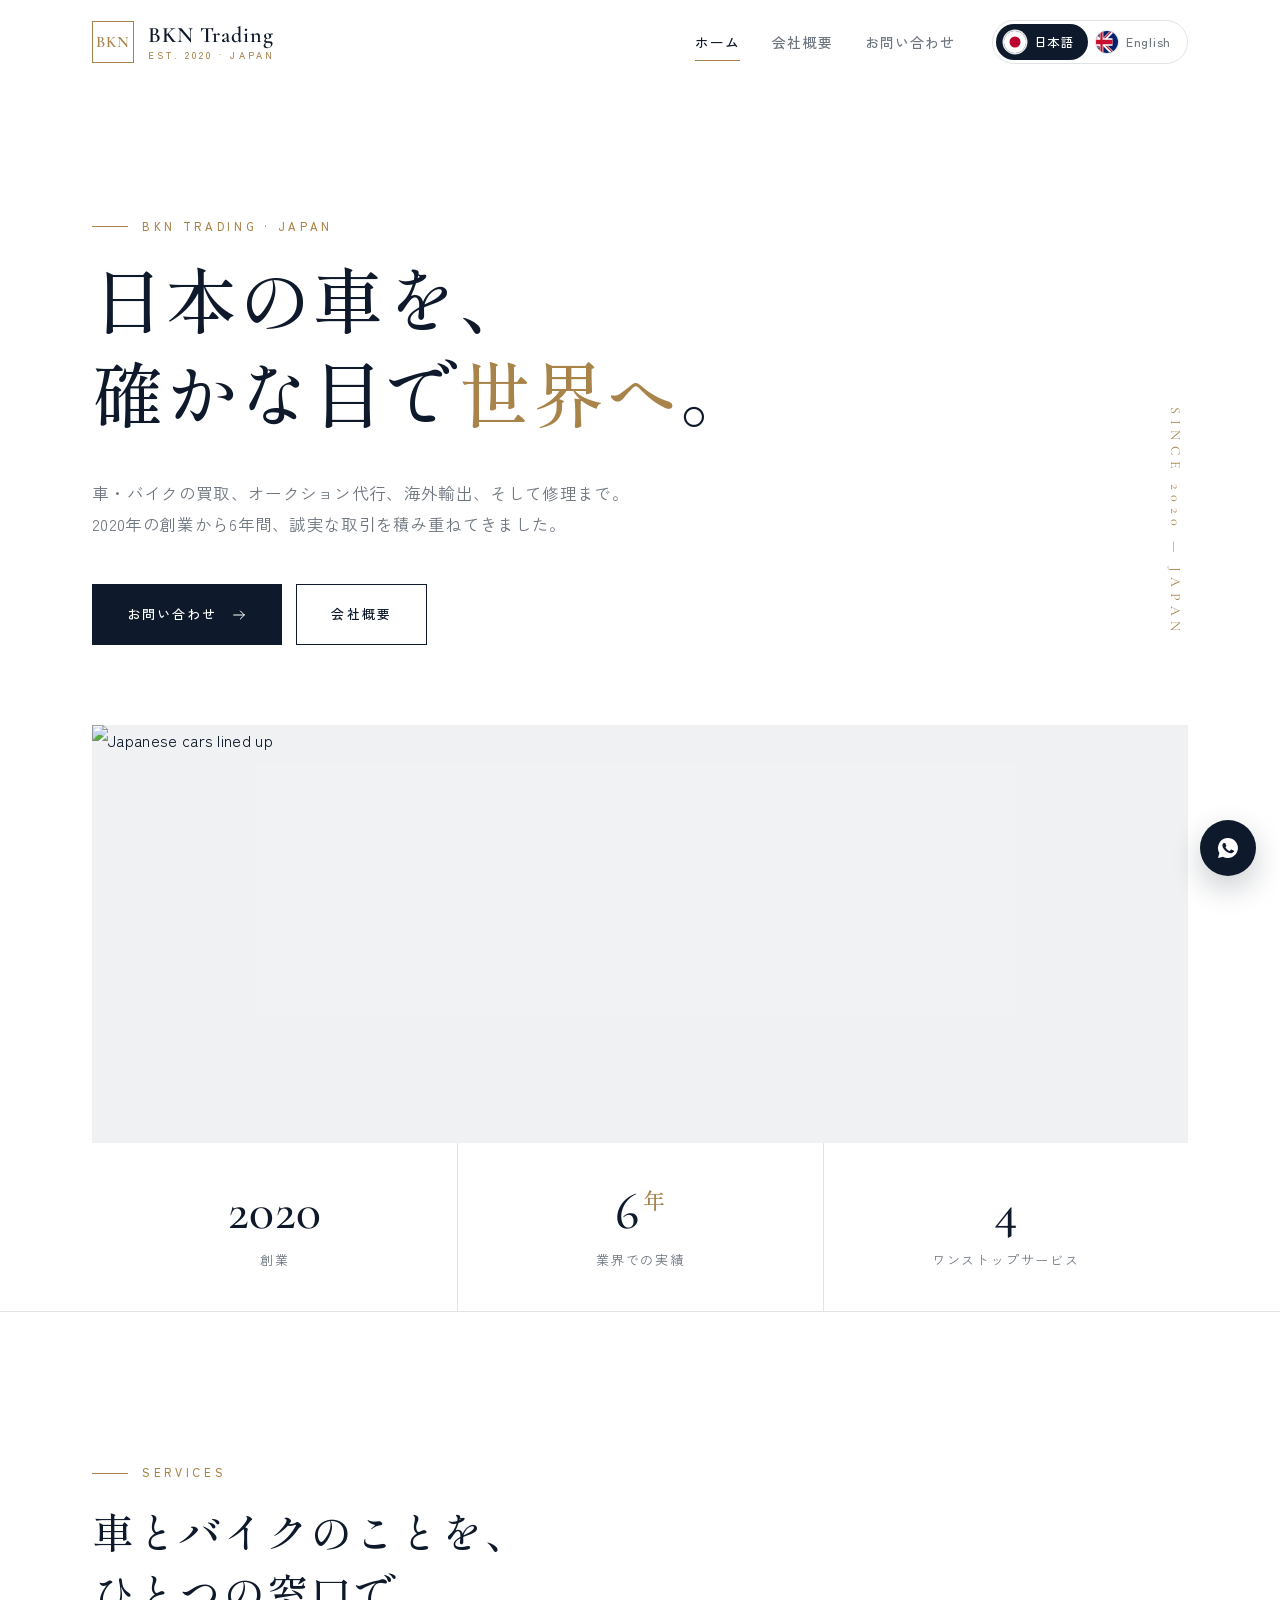
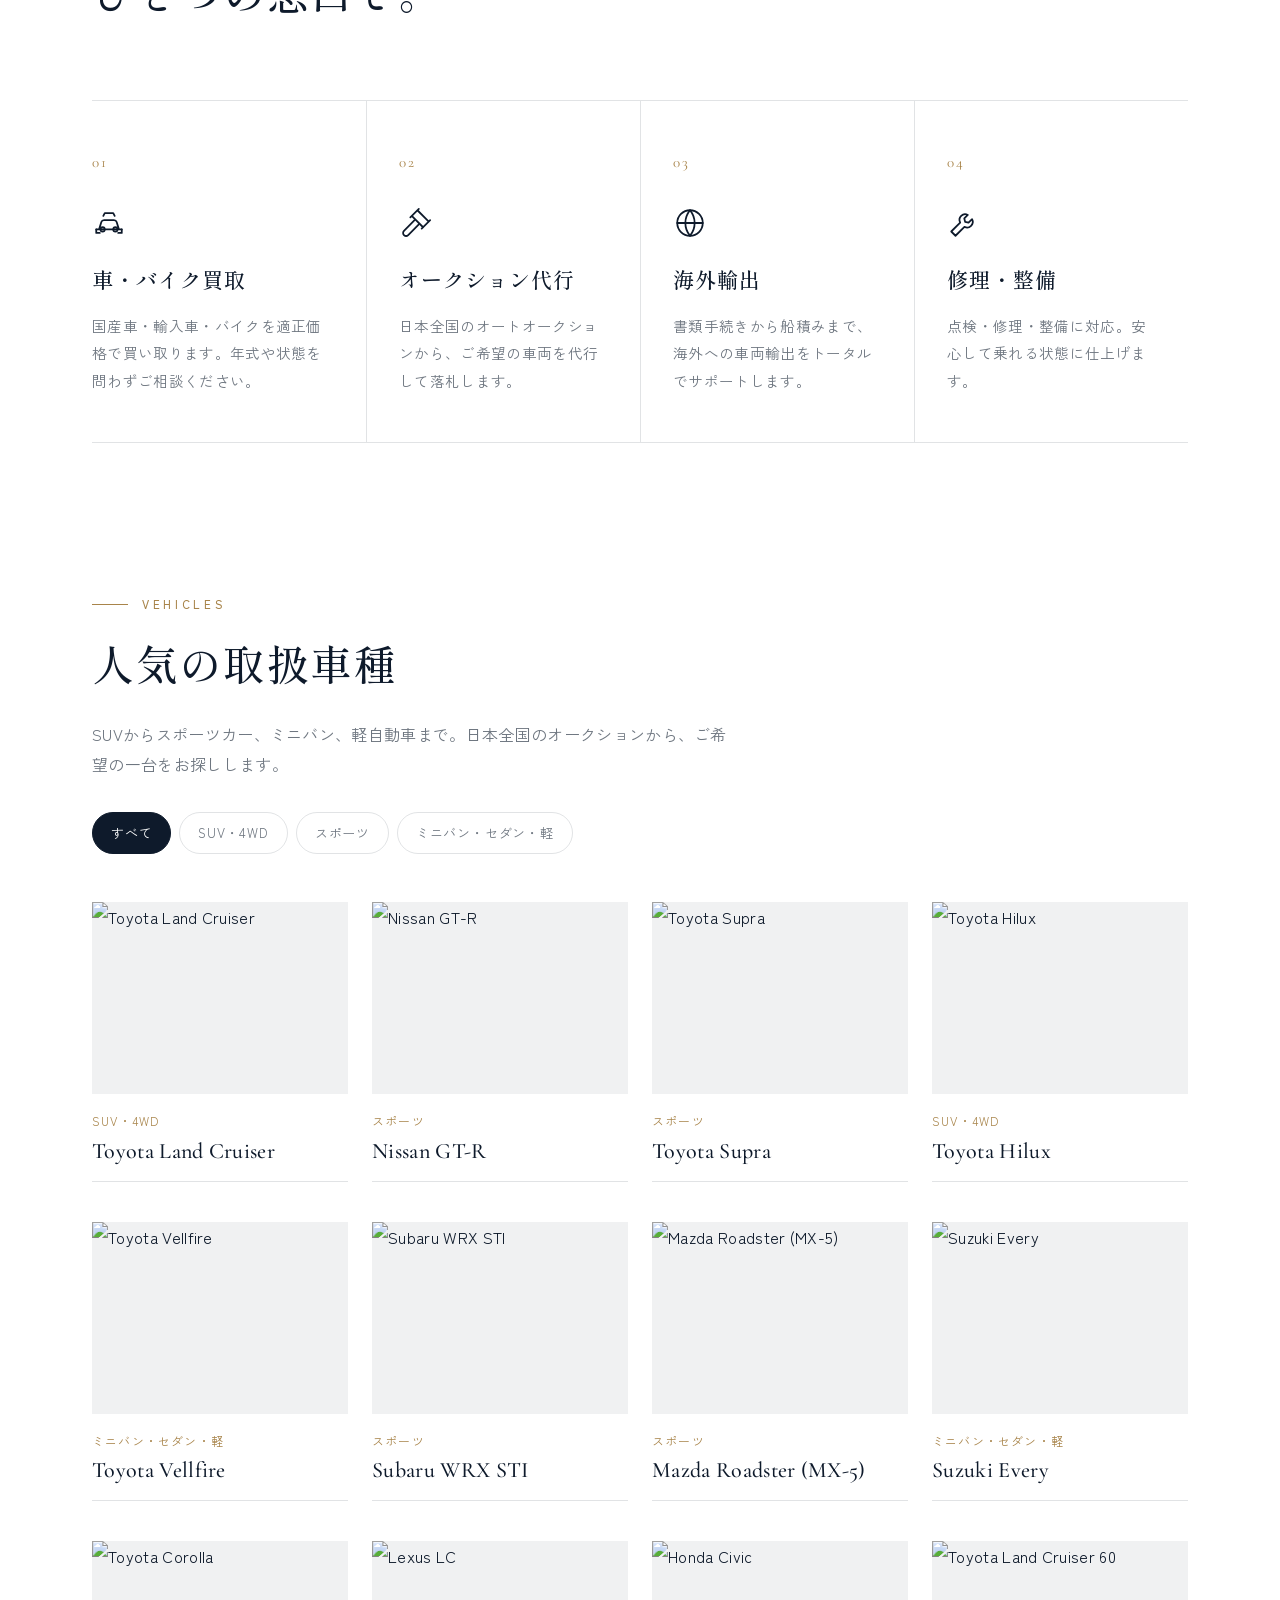
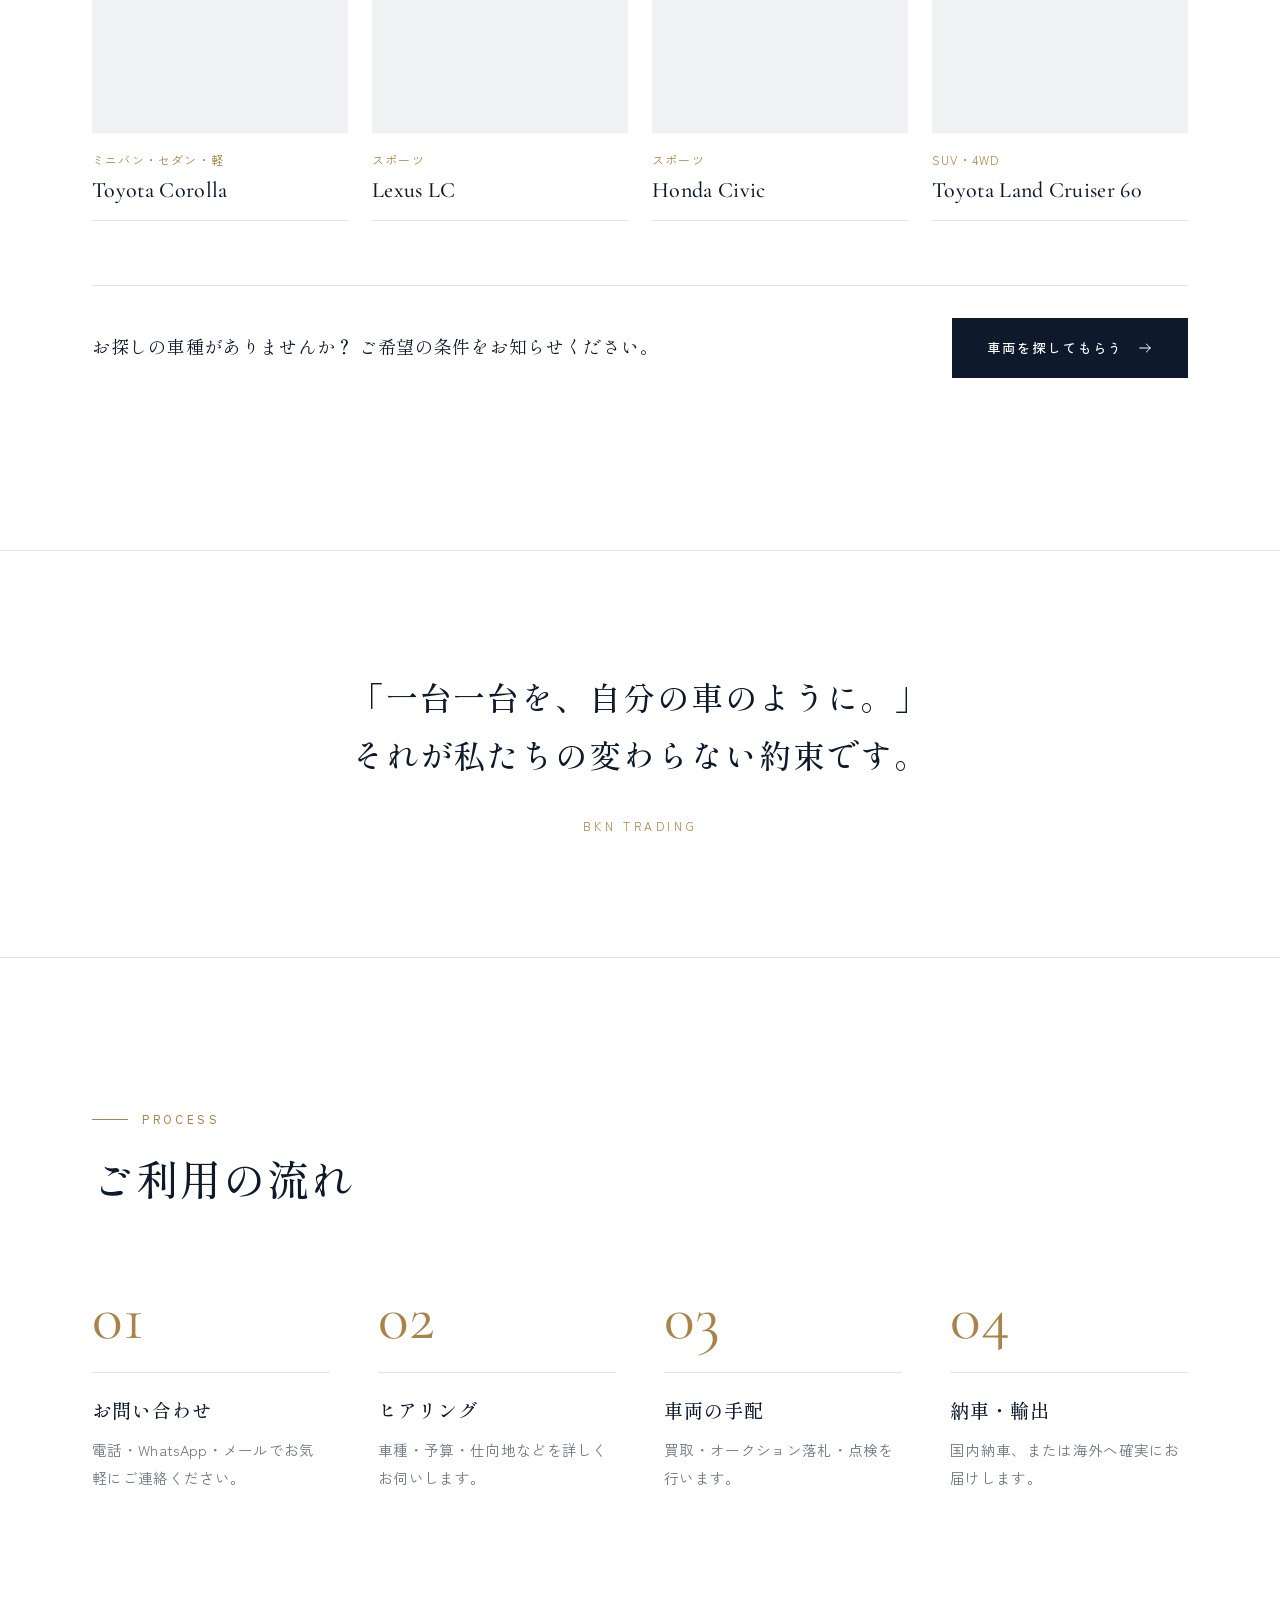
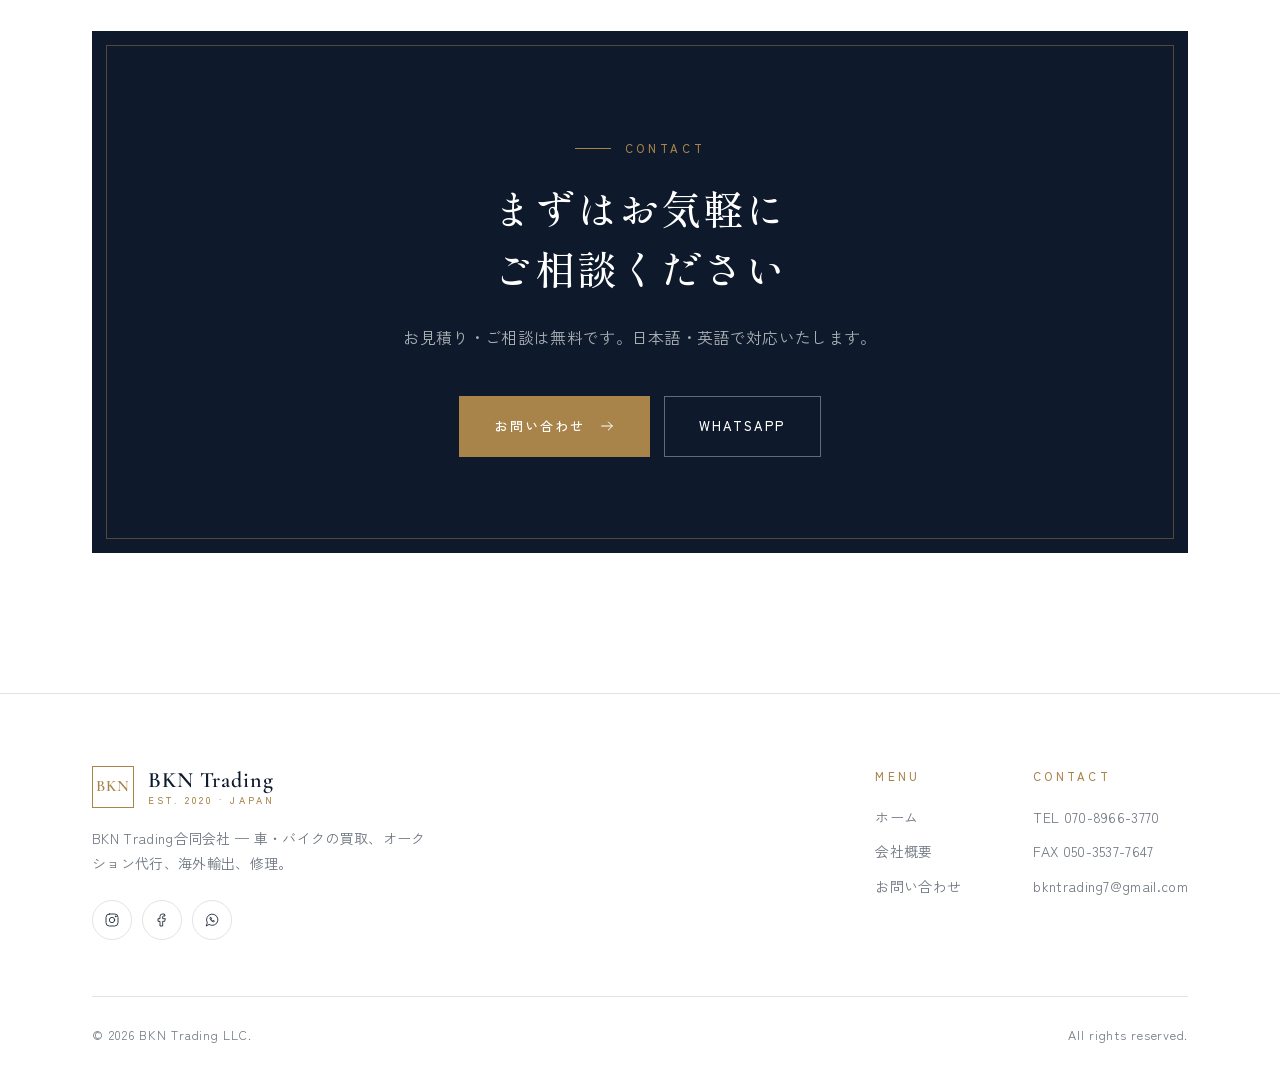
==== commit 446a769c: "Add car photos: hero image, filterable vehicle gallery, About photo band Co-Authored-By: Claude Opus" ====
--- a/index.html
+++ b/index.html
@@ -53,6 +53,9 @@
         </div>
         <div class="hero-side" aria-hidden="true">SINCE 2020 — JAPAN</div>
       </div>
+      <div class="hero-photo rise">
+        <img src="https://images.unsplash.com/photo-1693448658669-45ba31317995?w=1800&h=760&fit=crop&q=80&auto=format" alt="Japanese cars lined up" width="1800" height="760">
+      </div>
     </div>
     <div class="stats">
       <div class="container stats-row">
@@ -94,6 +97,73 @@
           <h3><span lang="ja">修理・整備</span><span lang="en">Repair & Care</span></h3>
           <p><span lang="ja">点検・修理・整備に対応。安心して乗れる状態に仕上げます。</span><span lang="en">Inspection, repair and maintenance — every vehicle prepared to be safe and road-ready.</span></p>
         </div>
+      </div>
+    </div>
+  </section>
+
+  <section style="padding-top:0">
+    <div class="container">
+      <div class="gallery-head">
+        <div class="section-head reveal">
+          <span class="eyebrow">Vehicles</span>
+          <h2><span lang="ja">人気の取扱車種</span><span lang="en">Popular models we source</span></h2>
+          <p><span lang="ja">SUVからスポーツカー、ミニバン、軽自動車まで。日本全国のオークションから、ご希望の一台をお探しします。</span><span lang="en">From SUVs and sports cars to minivans and kei cars — we find the one you want at auctions across Japan.</span></p>
+        </div>
+        <div class="chips reveal" role="group" aria-label="Filter"><button type="button" class="chip on" data-filter="all"><span lang="ja">すべて</span><span lang="en">All</span></button><button type="button" class="chip" data-filter="suv"><span lang="ja">SUV・4WD</span><span lang="en">SUV & 4x4</span></button><button type="button" class="chip" data-filter="sports"><span lang="ja">スポーツ</span><span lang="en">Sports</span></button><button type="button" class="chip" data-filter="family"><span lang="ja">ミニバン・セダン・軽</span><span lang="en">Family & Utility</span></button></div>
+      </div>
+      <div class="cars">
+        <figure class="car reveal" data-cat="suv">
+          <div class="car-img"><img src="https://images.unsplash.com/photo-1709620435533-56483034bdd4?w=720&h=540&fit=crop&q=80&auto=format" alt="Toyota Land Cruiser" loading="lazy" width="720" height="540"></div>
+          <figcaption><span class="car-cat"><span lang="ja">SUV・4WD</span><span lang="en">SUV & 4x4</span></span><span class="car-name">Toyota Land Cruiser</span></figcaption>
+        </figure>
+        <figure class="car reveal" data-cat="sports">
+          <div class="car-img"><img src="https://images.unsplash.com/photo-1609964729554-a02fb2a04830?w=720&h=540&fit=crop&q=80&auto=format" alt="Nissan GT-R" loading="lazy" width="720" height="540"></div>
+          <figcaption><span class="car-cat"><span lang="ja">スポーツ</span><span lang="en">Sports</span></span><span class="car-name">Nissan GT-R</span></figcaption>
+        </figure>
+        <figure class="car reveal" data-cat="sports">
+          <div class="car-img"><img src="https://images.unsplash.com/photo-1627008119017-f89d9704a799?w=720&h=540&fit=crop&q=80&auto=format" alt="Toyota Supra" loading="lazy" width="720" height="540"></div>
+          <figcaption><span class="car-cat"><span lang="ja">スポーツ</span><span lang="en">Sports</span></span><span class="car-name">Toyota Supra</span></figcaption>
+        </figure>
+        <figure class="car reveal" data-cat="suv">
+          <div class="car-img"><img src="https://images.unsplash.com/photo-1631377875413-b1e3e660bfa2?w=720&h=540&fit=crop&q=80&auto=format" alt="Toyota Hilux" loading="lazy" width="720" height="540"></div>
+          <figcaption><span class="car-cat"><span lang="ja">SUV・4WD</span><span lang="en">SUV & 4x4</span></span><span class="car-name">Toyota Hilux</span></figcaption>
+        </figure>
+        <figure class="car reveal" data-cat="family">
+          <div class="car-img"><img src="https://images.unsplash.com/photo-1558101847-e017d5e414a4?w=720&h=540&fit=crop&q=80&auto=format" alt="Toyota Vellfire" loading="lazy" width="720" height="540"></div>
+          <figcaption><span class="car-cat"><span lang="ja">ミニバン・セダン・軽</span><span lang="en">Family & Utility</span></span><span class="car-name">Toyota Vellfire</span></figcaption>
+        </figure>
+        <figure class="car reveal" data-cat="sports">
+          <div class="car-img"><img src="https://images.unsplash.com/photo-1636074641063-1c2152f1b31e?w=720&h=540&fit=crop&q=80&auto=format" alt="Subaru WRX STI" loading="lazy" width="720" height="540"></div>
+          <figcaption><span class="car-cat"><span lang="ja">スポーツ</span><span lang="en">Sports</span></span><span class="car-name">Subaru WRX STI</span></figcaption>
+        </figure>
+        <figure class="car reveal" data-cat="sports">
+          <div class="car-img"><img src="https://images.unsplash.com/photo-1643928342307-ff6c85459450?w=720&h=540&fit=crop&q=80&auto=format" alt="Mazda Roadster (MX-5)" loading="lazy" width="720" height="540"></div>
+          <figcaption><span class="car-cat"><span lang="ja">スポーツ</span><span lang="en">Sports</span></span><span class="car-name">Mazda Roadster (MX-5)</span></figcaption>
+        </figure>
+        <figure class="car reveal" data-cat="family">
+          <div class="car-img"><img src="https://images.unsplash.com/photo-1717046633899-d0e425661124?w=720&h=540&fit=crop&q=80&auto=format" alt="Suzuki Every" loading="lazy" width="720" height="540"></div>
+          <figcaption><span class="car-cat"><span lang="ja">ミニバン・セダン・軽</span><span lang="en">Family & Utility</span></span><span class="car-name">Suzuki Every</span></figcaption>
+        </figure>
+        <figure class="car reveal" data-cat="family">
+          <div class="car-img"><img src="https://images.unsplash.com/photo-1638618164682-12b986ec2a75?w=720&h=540&fit=crop&q=80&auto=format" alt="Toyota Corolla" loading="lazy" width="720" height="540"></div>
+          <figcaption><span class="car-cat"><span lang="ja">ミニバン・セダン・軽</span><span lang="en">Family & Utility</span></span><span class="car-name">Toyota Corolla</span></figcaption>
+        </figure>
+        <figure class="car reveal" data-cat="sports">
+          <div class="car-img"><img src="https://images.unsplash.com/photo-1577496549804-8b05f1f67338?w=720&h=540&fit=crop&q=80&auto=format" alt="Lexus LC" loading="lazy" width="720" height="540"></div>
+          <figcaption><span class="car-cat"><span lang="ja">スポーツ</span><span lang="en">Sports</span></span><span class="car-name">Lexus LC</span></figcaption>
+        </figure>
+        <figure class="car reveal" data-cat="sports">
+          <div class="car-img"><img src="https://images.unsplash.com/photo-1594070319944-7c0cbebb6f58?w=720&h=540&fit=crop&q=80&auto=format" alt="Honda Civic" loading="lazy" width="720" height="540"></div>
+          <figcaption><span class="car-cat"><span lang="ja">スポーツ</span><span lang="en">Sports</span></span><span class="car-name">Honda Civic</span></figcaption>
+        </figure>
+        <figure class="car reveal" data-cat="suv">
+          <div class="car-img"><img src="https://images.unsplash.com/photo-1554841649-de947c4b954a?w=720&h=540&fit=crop&q=80&auto=format" alt="Toyota Land Cruiser 60" loading="lazy" width="720" height="540"></div>
+          <figcaption><span class="car-cat"><span lang="ja">SUV・4WD</span><span lang="en">SUV & 4x4</span></span><span class="car-name">Toyota Land Cruiser 60</span></figcaption>
+        </figure>
+      </div>
+      <div class="gallery-foot reveal">
+        <p><span lang="ja">お探しの車種がありませんか？ ご希望の条件をお知らせください。</span><span lang="en">Looking for something else? Tell us what you need.</span></p>
+        <a href="https://wa.me/817089663770" target="_blank" rel="noopener" class="btn btn-dark"><span lang="ja">車両を探してもらう</span><span lang="en">Request a vehicle</span> <svg viewBox="0 0 24 24" fill="none" stroke="currentColor" stroke-width="1.5" stroke-linecap="round" stroke-linejoin="round"><path d="M4 12h16M14 6l6 6-6 6"/></svg></a>
       </div>
     </div>
   </section>
--- a/css/style.css
+++ b/css/style.css
@@ -378,3 +378,53 @@
   .footer-cols { gap: 40px; }
   .wa-float { right: 16px; bottom: 16px; width: 52px; height: 52px; }
 }
+
+/* ---------- Photos ---------- */
+.hero-photo { margin-top: 80px; overflow: hidden; aspect-ratio: 21 / 8; background: var(--ink-06); }
+.hero-photo img { width: 100%; height: 100%; object-fit: cover; animation: slowzoom 14s var(--ease) both; }
+@keyframes slowzoom { from { transform: scale(1.08); } to { transform: scale(1); } }
+.hero .stats { margin-top: 0; border-top: 0; }
+
+.gallery-head { display: flex; justify-content: space-between; align-items: flex-end; gap: 32px; flex-wrap: wrap; margin-bottom: 48px; }
+.gallery-head .section-head { margin-bottom: 0; }
+.chips { display: flex; gap: 8px; flex-wrap: wrap; }
+.chip {
+  border: 1px solid var(--ink-12); background: transparent; color: var(--ink-60); cursor: pointer;
+  font: inherit; font-size: 13px; letter-spacing: 0.06em; padding: 8px 18px; border-radius: 999px;
+  transition: background 0.35s var(--ease), color 0.35s var(--ease), border-color 0.35s var(--ease);
+}
+.chip:hover { color: var(--ink); border-color: var(--ink); }
+.chip.on { background: var(--ink); border-color: var(--ink); color: var(--white); }
+
+.cars { display: grid; grid-template-columns: repeat(4, 1fr); gap: 40px 24px; }
+.car { margin: 0; }
+.car.hide { display: none; }
+.car-img { overflow: hidden; aspect-ratio: 4 / 3; background: var(--ink-06); }
+.car-img img { width: 100%; height: 100%; object-fit: cover; transition: transform 1.2s var(--ease); }
+.car:hover .car-img img { transform: scale(1.06); }
+.car figcaption { padding-top: 16px; border-bottom: 1px solid var(--ink-12); padding-bottom: 14px; transition: border-color 0.5s var(--ease); }
+.car:hover figcaption { border-color: var(--gold); }
+.car-cat { display: block; font-size: 11px; letter-spacing: 0.22em; text-transform: uppercase; color: var(--gold); }
+html[lang="ja"] .car-cat { letter-spacing: 0.1em; font-size: 12px; }
+.car-name { display: block; font-family: var(--serif); font-size: 22px; font-weight: 500; line-height: 1.35; margin-top: 4px; }
+
+.gallery-foot { margin-top: 64px; display: flex; justify-content: space-between; align-items: center; gap: 24px; flex-wrap: wrap; padding: 32px 0; border-top: 1px solid var(--ink-12); }
+.gallery-foot p { font-family: var(--serif); font-size: 22px; }
+html[lang="ja"] .gallery-foot p { font-size: 18px; letter-spacing: 0.04em; }
+
+.photo-band { display: grid; grid-template-columns: 2fr 1fr; gap: 24px; margin-bottom: 120px; }
+.photo-band img { width: 100%; height: 420px; object-fit: cover; background: var(--ink-06); }
+
+@media (max-width: 1000px) {
+  .cars { grid-template-columns: repeat(2, 1fr); }
+}
+@media (max-width: 760px) {
+  .hero-photo { margin-top: 56px; aspect-ratio: 4 / 3; }
+  .cars { grid-template-columns: 1fr 1fr; gap: 28px 14px; }
+  .car-name { font-size: 18px; }
+  .chips { flex-wrap: nowrap; overflow-x: auto; margin: 0 -20px; padding: 0 20px 4px; scrollbar-width: none; }
+  .chip { white-space: nowrap; }
+  .photo-band { grid-template-columns: 1fr; gap: 12px; margin-bottom: 80px; }
+  .photo-band img { height: 240px; }
+  .gallery-foot { margin-top: 40px; }
+}
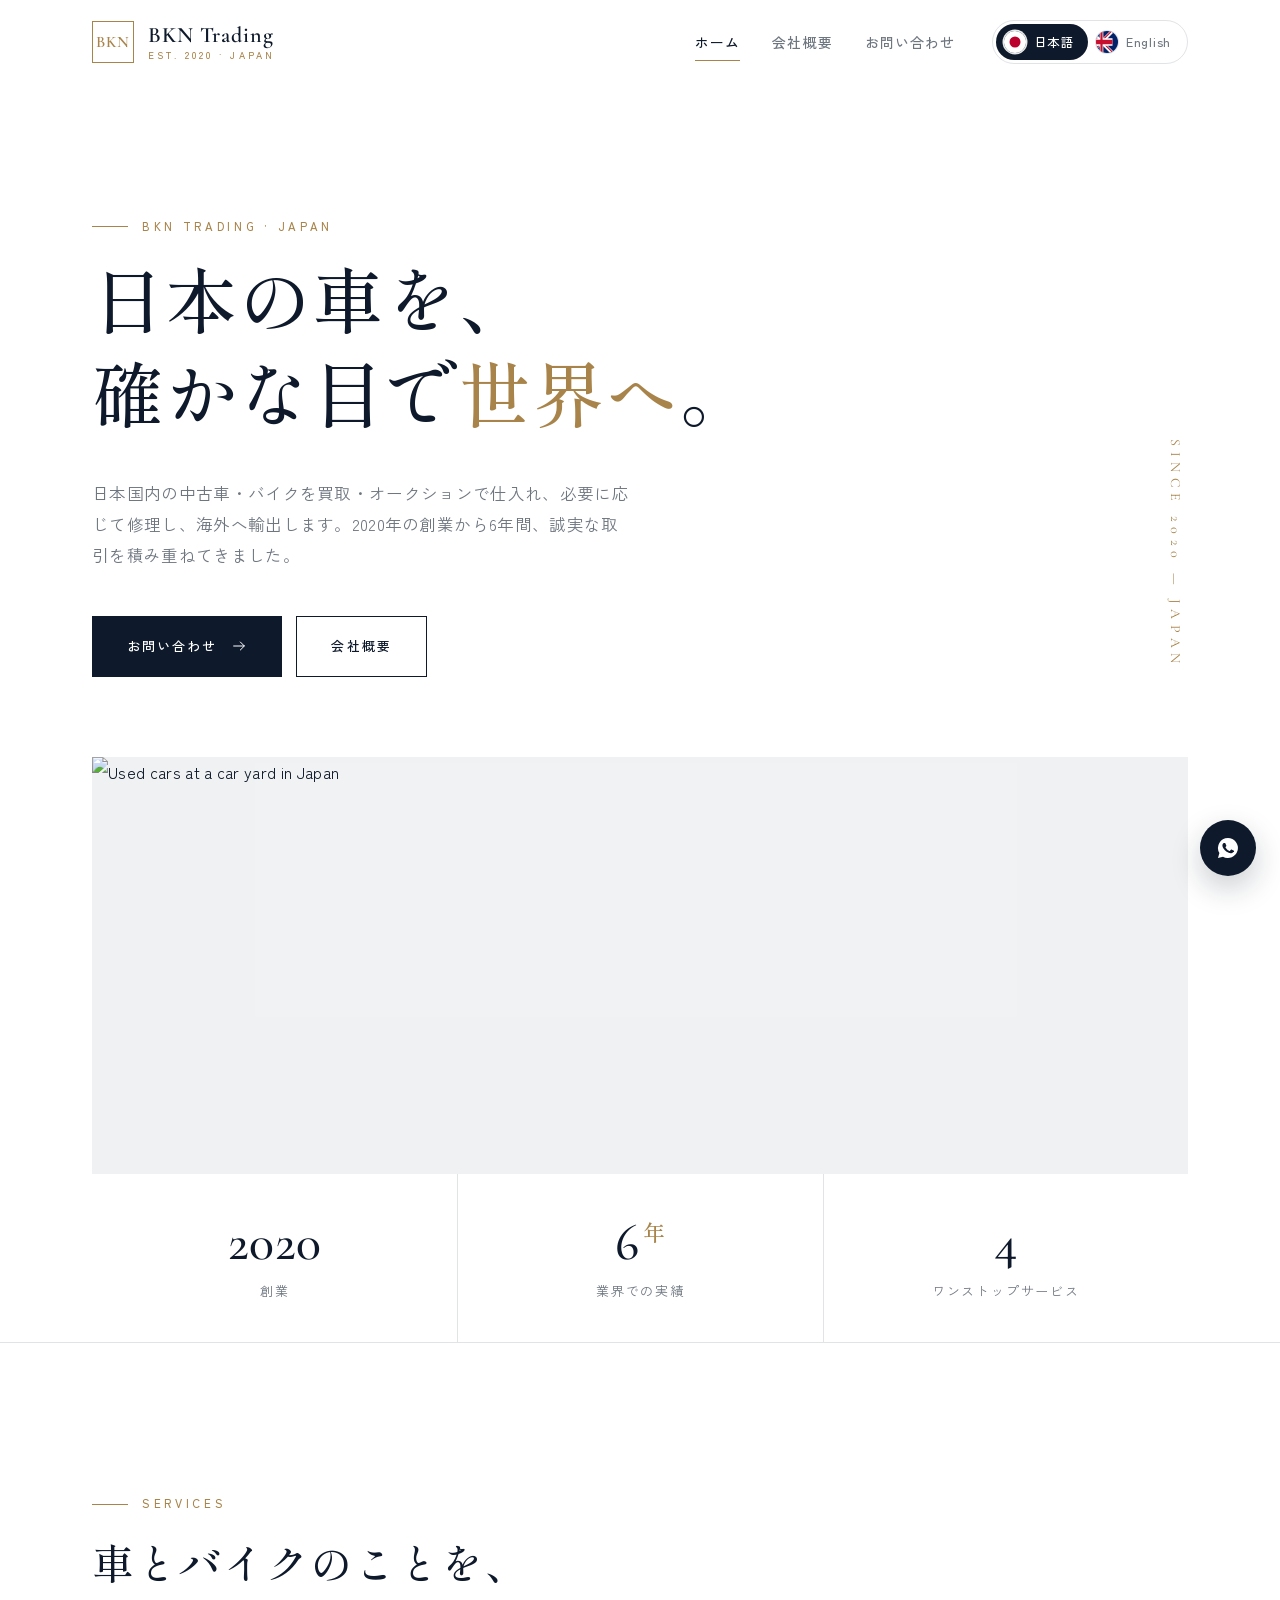
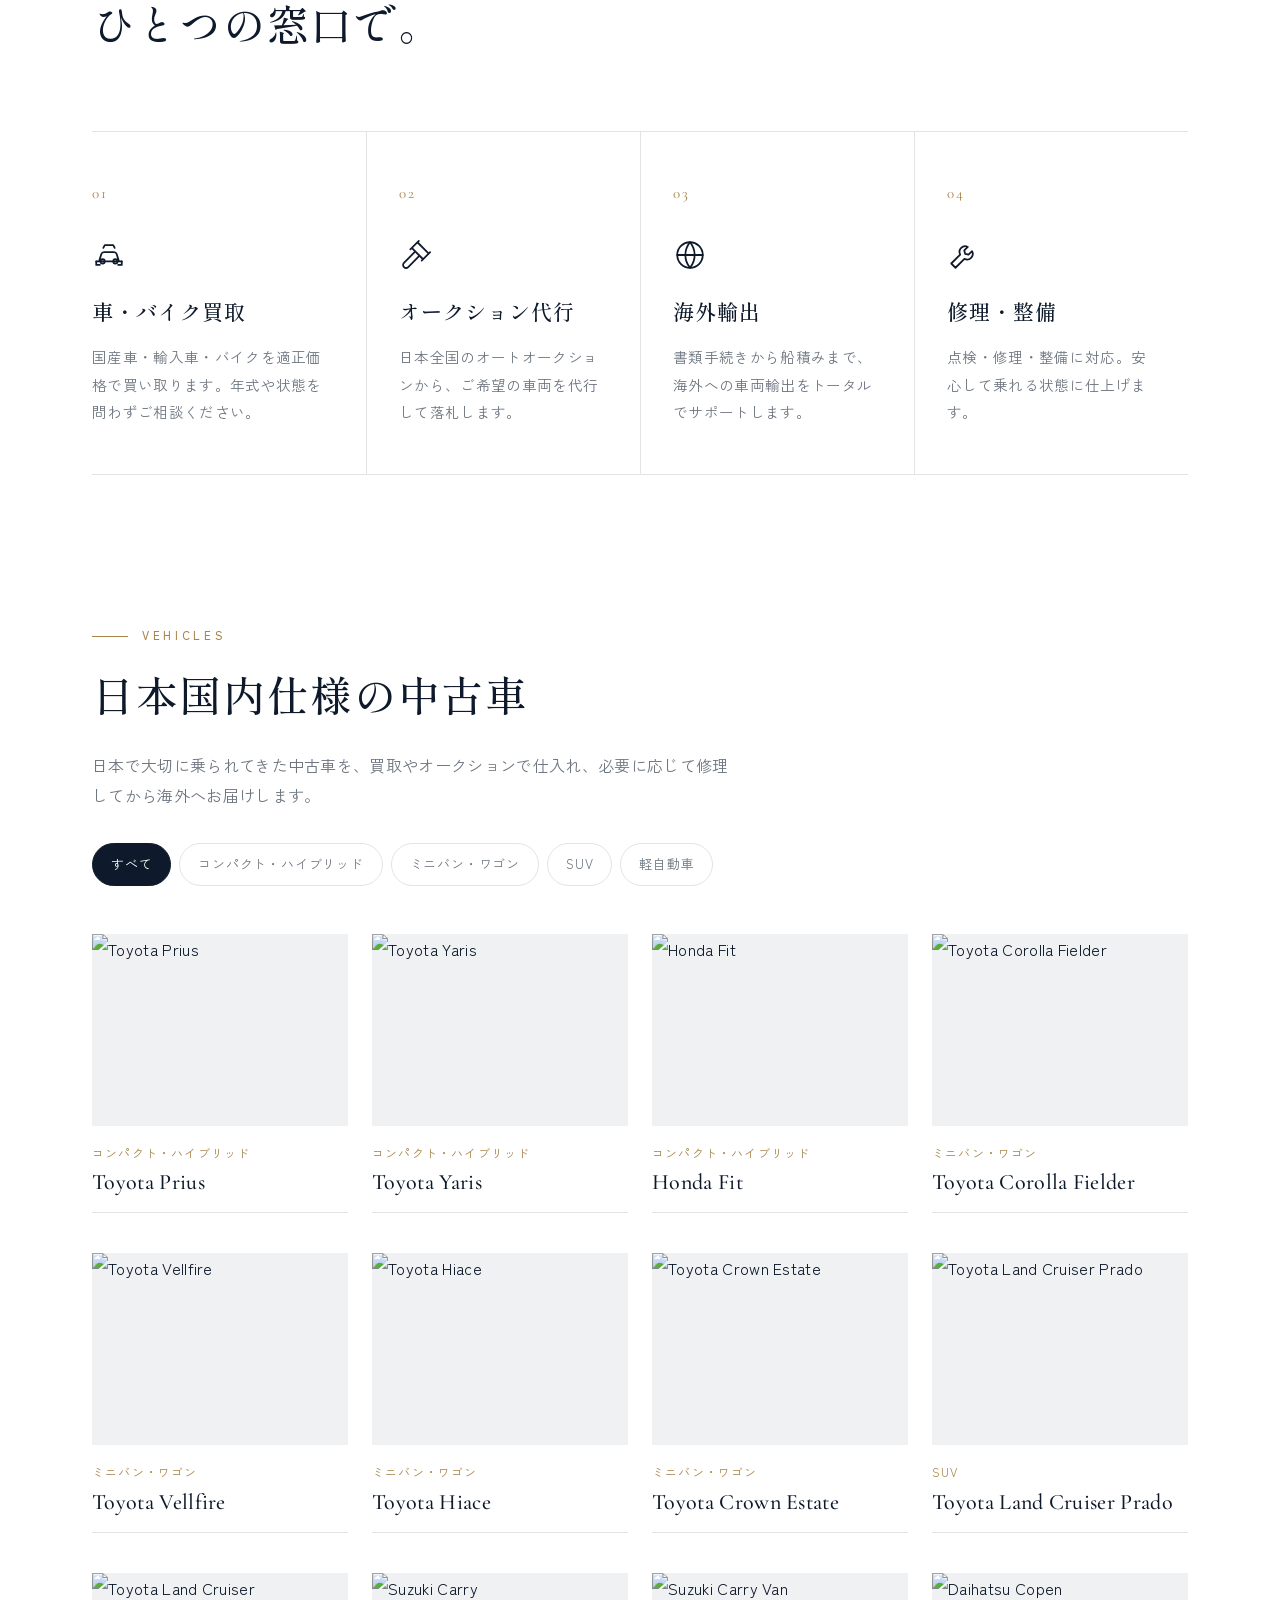
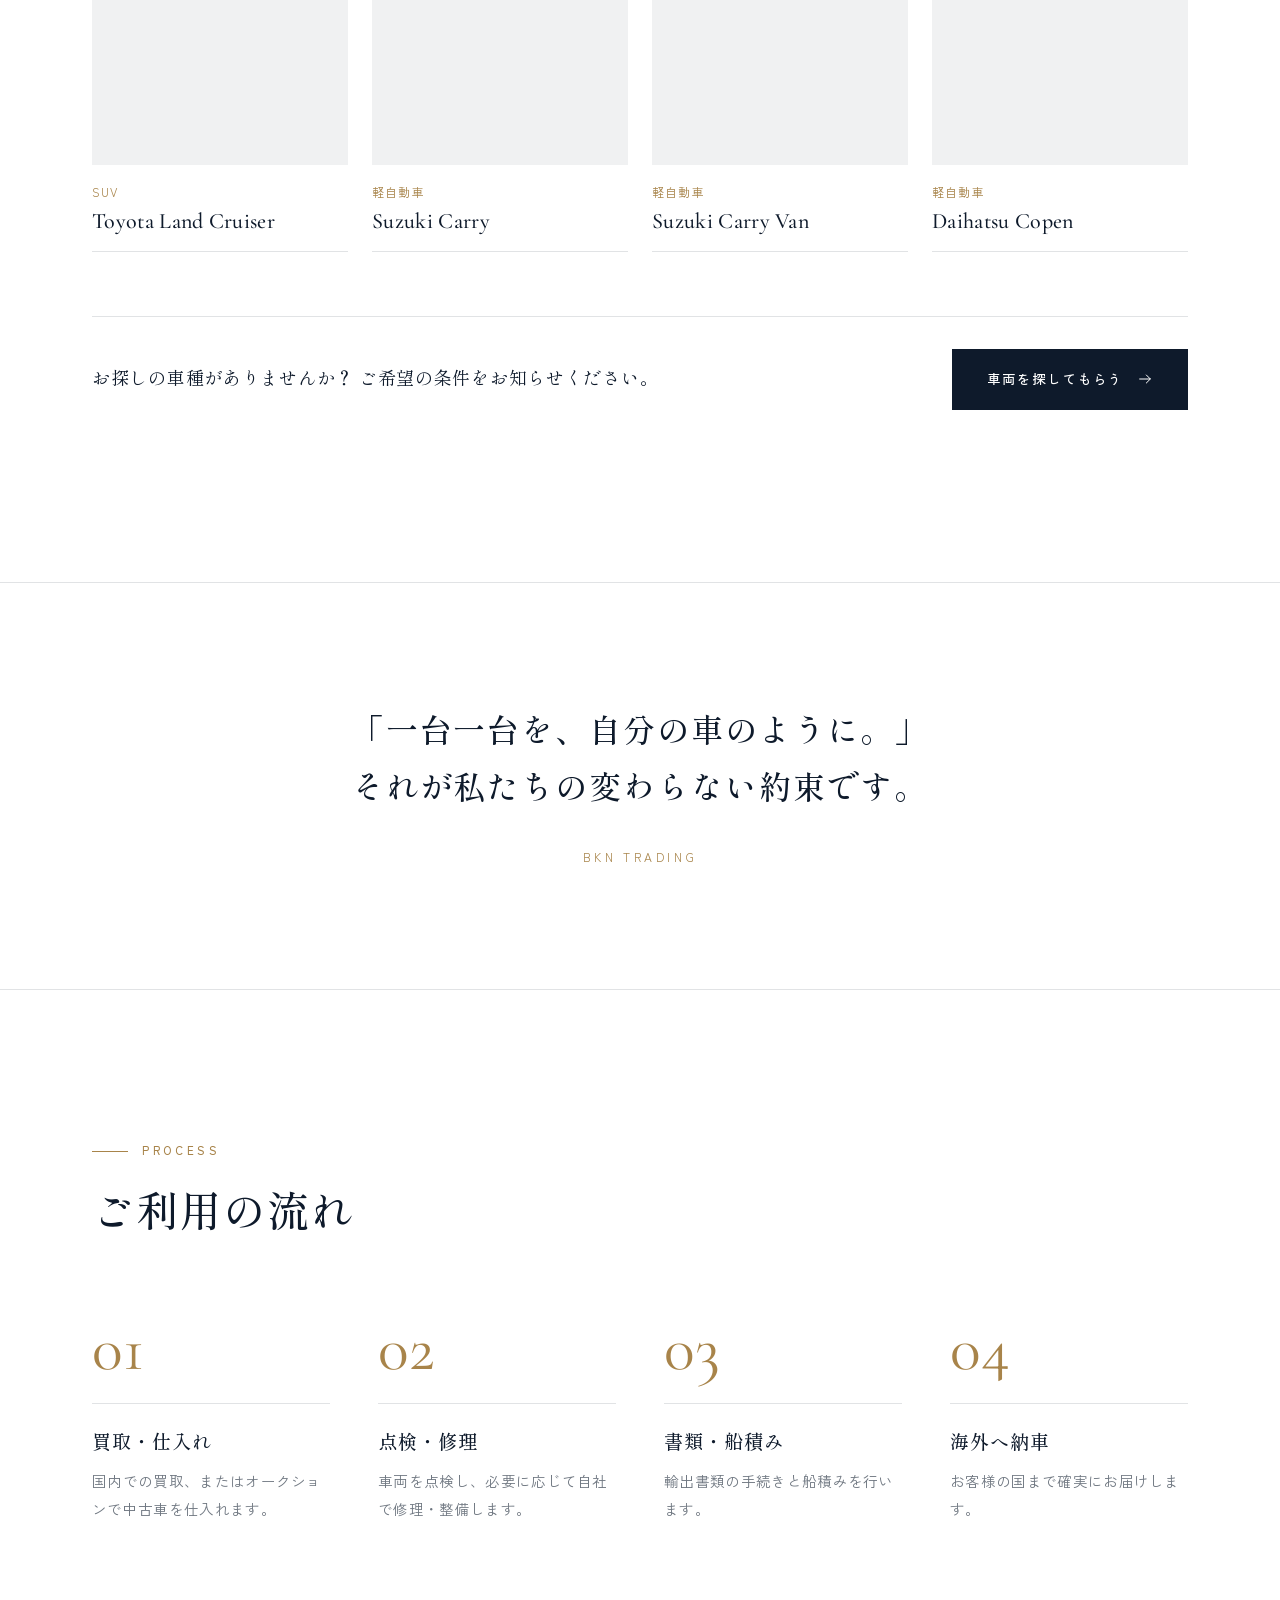
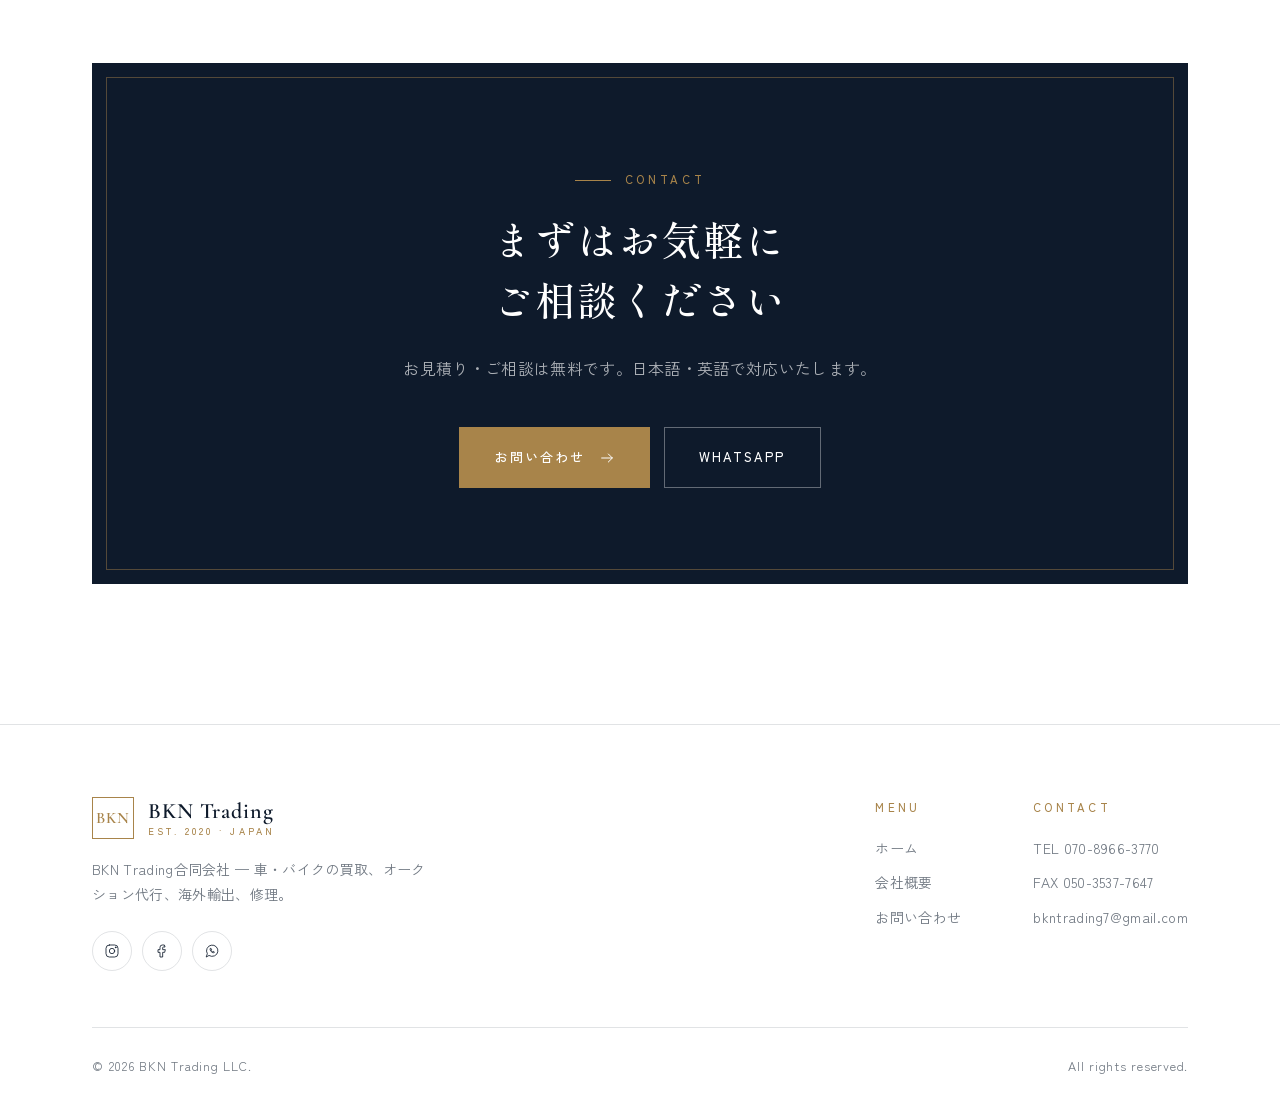
==== commit b508356b: "Focus on Japan-market used cars: new gallery, car-yard hero, buy-repair-export process Co-Authored-B" ====
--- a/index.html
+++ b/index.html
@@ -45,7 +45,7 @@
         <div class="rise">
           <span class="eyebrow">BKN Trading · Japan</span>
           <h1><span lang="ja">日本の車を、<br>確かな目で<span class='gold'>世界へ</span>。</span><span lang="en">Japanese cars,<br>curated for <em class='it'>the world</em>.</span></h1>
-          <p class="hero-lead"><span lang="ja">車・バイクの買取、オークション代行、海外輸出、そして修理まで。2020年の創業から6年間、誠実な取引を積み重ねてきました。</span><span lang="en">Purchase, auction sourcing, overseas export and repair for cars and motorcycles — six years of honest, trusted service since 2020.</span></p>
+          <p class="hero-lead"><span lang="ja">日本国内の中古車・バイクを買取・オークションで仕入れ、必要に応じて修理し、海外へ輸出します。2020年の創業から6年間、誠実な取引を積み重ねてきました。</span><span lang="en">We buy used Japanese-market cars and motorcycles in Japan and at auction, repair them when needed, and export them worldwide — six years of honest service since 2020.</span></p>
           <div class="actions">
             <a href="contact.html" class="btn btn-dark"><span lang="ja">お問い合わせ</span><span lang="en">Get in touch</span> <svg viewBox="0 0 24 24" fill="none" stroke="currentColor" stroke-width="1.5" stroke-linecap="round" stroke-linejoin="round"><path d="M4 12h16M14 6l6 6-6 6"/></svg></a>
             <a href="about.html" class="btn btn-line"><span lang="ja">会社概要</span><span lang="en">About us</span></a>
@@ -54,7 +54,7 @@
         <div class="hero-side" aria-hidden="true">SINCE 2020 — JAPAN</div>
       </div>
       <div class="hero-photo rise">
-        <img src="https://images.unsplash.com/photo-1693448658669-45ba31317995?w=1800&h=760&fit=crop&q=80&auto=format" alt="Japanese cars lined up" width="1800" height="760">
+        <img src="https://images.unsplash.com/photo-1685783230984-df1c99c48570?w=1800&h=760&fit=crop&q=80&auto=format" alt="Used cars at a car yard in Japan" width="1800" height="760">
       </div>
     </div>
     <div class="stats">
@@ -106,59 +106,59 @@
       <div class="gallery-head">
         <div class="section-head reveal">
           <span class="eyebrow">Vehicles</span>
-          <h2><span lang="ja">人気の取扱車種</span><span lang="en">Popular models we source</span></h2>
-          <p><span lang="ja">SUVからスポーツカー、ミニバン、軽自動車まで。日本全国のオークションから、ご希望の一台をお探しします。</span><span lang="en">From SUVs and sports cars to minivans and kei cars — we find the one you want at auctions across Japan.</span></p>
-        </div>
-        <div class="chips reveal" role="group" aria-label="Filter"><button type="button" class="chip on" data-filter="all"><span lang="ja">すべて</span><span lang="en">All</span></button><button type="button" class="chip" data-filter="suv"><span lang="ja">SUV・4WD</span><span lang="en">SUV & 4x4</span></button><button type="button" class="chip" data-filter="sports"><span lang="ja">スポーツ</span><span lang="en">Sports</span></button><button type="button" class="chip" data-filter="family"><span lang="ja">ミニバン・セダン・軽</span><span lang="en">Family & Utility</span></button></div>
+          <h2><span lang="ja">日本国内仕様の中古車</span><span lang="en">Japan-market used cars</span></h2>
+          <p><span lang="ja">日本で大切に乗られてきた中古車を、買取やオークションで仕入れ、必要に応じて修理してから海外へお届けします。</span><span lang="en">Second-hand cars from the Japanese domestic market — bought in Japan or at auction, repaired when needed, then exported to you.</span></p>
+        </div>
+        <div class="chips reveal" role="group" aria-label="Filter"><button type="button" class="chip on" data-filter="all"><span lang="ja">すべて</span><span lang="en">All</span></button><button type="button" class="chip" data-filter="compact"><span lang="ja">コンパクト・ハイブリッド</span><span lang="en">Compact & Hybrid</span></button><button type="button" class="chip" data-filter="van"><span lang="ja">ミニバン・ワゴン</span><span lang="en">Minivan & Wagon</span></button><button type="button" class="chip" data-filter="suv"><span lang="ja">SUV</span><span lang="en">SUV</span></button><button type="button" class="chip" data-filter="kei"><span lang="ja">軽自動車</span><span lang="en">Kei cars</span></button></div>
       </div>
       <div class="cars">
+        <figure class="car reveal" data-cat="compact">
+          <div class="car-img"><img src="https://images.unsplash.com/photo-1740982880890-a4768e05a875?w=720&h=540&fit=crop&q=80&auto=format" alt="Toyota Prius" loading="lazy" width="720" height="540"></div>
+          <figcaption><span class="car-cat"><span lang="ja">コンパクト・ハイブリッド</span><span lang="en">Compact & Hybrid</span></span><span class="car-name">Toyota Prius</span></figcaption>
+        </figure>
+        <figure class="car reveal" data-cat="compact">
+          <div class="car-img"><img src="https://images.unsplash.com/photo-1647269855378-6ecf52eb9a8c?w=720&h=540&fit=crop&q=80&auto=format" alt="Toyota Yaris" loading="lazy" width="720" height="540"></div>
+          <figcaption><span class="car-cat"><span lang="ja">コンパクト・ハイブリッド</span><span lang="en">Compact & Hybrid</span></span><span class="car-name">Toyota Yaris</span></figcaption>
+        </figure>
+        <figure class="car reveal" data-cat="compact">
+          <div class="car-img"><img src="https://images.unsplash.com/photo-1609676671207-d021525a635d?w=720&h=540&fit=crop&q=80&auto=format" alt="Honda Fit" loading="lazy" width="720" height="540"></div>
+          <figcaption><span class="car-cat"><span lang="ja">コンパクト・ハイブリッド</span><span lang="en">Compact & Hybrid</span></span><span class="car-name">Honda Fit</span></figcaption>
+        </figure>
+        <figure class="car reveal" data-cat="van">
+          <div class="car-img"><img src="https://images.unsplash.com/photo-1780332524552-9119274359a8?w=720&h=540&fit=crop&q=80&auto=format" alt="Toyota Corolla Fielder" loading="lazy" width="720" height="540"></div>
+          <figcaption><span class="car-cat"><span lang="ja">ミニバン・ワゴン</span><span lang="en">Minivan & Wagon</span></span><span class="car-name">Toyota Corolla Fielder</span></figcaption>
+        </figure>
+        <figure class="car reveal" data-cat="van">
+          <div class="car-img"><img src="https://images.unsplash.com/photo-1558101847-e017d5e414a4?w=720&h=540&fit=crop&q=80&auto=format" alt="Toyota Vellfire" loading="lazy" width="720" height="540"></div>
+          <figcaption><span class="car-cat"><span lang="ja">ミニバン・ワゴン</span><span lang="en">Minivan & Wagon</span></span><span class="car-name">Toyota Vellfire</span></figcaption>
+        </figure>
+        <figure class="car reveal" data-cat="van">
+          <div class="car-img"><img src="https://images.unsplash.com/photo-1650807486050-a142ea418b19?w=720&h=540&fit=crop&q=80&auto=format" alt="Toyota Hiace" loading="lazy" width="720" height="540"></div>
+          <figcaption><span class="car-cat"><span lang="ja">ミニバン・ワゴン</span><span lang="en">Minivan & Wagon</span></span><span class="car-name">Toyota Hiace</span></figcaption>
+        </figure>
+        <figure class="car reveal" data-cat="van">
+          <div class="car-img"><img src="https://images.unsplash.com/photo-1775567078035-5582307e374e?w=720&h=540&fit=crop&q=80&auto=format" alt="Toyota Crown Estate" loading="lazy" width="720" height="540"></div>
+          <figcaption><span class="car-cat"><span lang="ja">ミニバン・ワゴン</span><span lang="en">Minivan & Wagon</span></span><span class="car-name">Toyota Crown Estate</span></figcaption>
+        </figure>
+        <figure class="car reveal" data-cat="suv">
+          <div class="car-img"><img src="https://images.unsplash.com/photo-1603094543704-64cdce2d2532?w=720&h=540&fit=crop&q=80&auto=format" alt="Toyota Land Cruiser Prado" loading="lazy" width="720" height="540"></div>
+          <figcaption><span class="car-cat"><span lang="ja">SUV</span><span lang="en">SUV</span></span><span class="car-name">Toyota Land Cruiser Prado</span></figcaption>
+        </figure>
         <figure class="car reveal" data-cat="suv">
           <div class="car-img"><img src="https://images.unsplash.com/photo-1709620435533-56483034bdd4?w=720&h=540&fit=crop&q=80&auto=format" alt="Toyota Land Cruiser" loading="lazy" width="720" height="540"></div>
-          <figcaption><span class="car-cat"><span lang="ja">SUV・4WD</span><span lang="en">SUV & 4x4</span></span><span class="car-name">Toyota Land Cruiser</span></figcaption>
-        </figure>
-        <figure class="car reveal" data-cat="sports">
-          <div class="car-img"><img src="https://images.unsplash.com/photo-1609964729554-a02fb2a04830?w=720&h=540&fit=crop&q=80&auto=format" alt="Nissan GT-R" loading="lazy" width="720" height="540"></div>
-          <figcaption><span class="car-cat"><span lang="ja">スポーツ</span><span lang="en">Sports</span></span><span class="car-name">Nissan GT-R</span></figcaption>
-        </figure>
-        <figure class="car reveal" data-cat="sports">
-          <div class="car-img"><img src="https://images.unsplash.com/photo-1627008119017-f89d9704a799?w=720&h=540&fit=crop&q=80&auto=format" alt="Toyota Supra" loading="lazy" width="720" height="540"></div>
-          <figcaption><span class="car-cat"><span lang="ja">スポーツ</span><span lang="en">Sports</span></span><span class="car-name">Toyota Supra</span></figcaption>
-        </figure>
-        <figure class="car reveal" data-cat="suv">
-          <div class="car-img"><img src="https://images.unsplash.com/photo-1631377875413-b1e3e660bfa2?w=720&h=540&fit=crop&q=80&auto=format" alt="Toyota Hilux" loading="lazy" width="720" height="540"></div>
-          <figcaption><span class="car-cat"><span lang="ja">SUV・4WD</span><span lang="en">SUV & 4x4</span></span><span class="car-name">Toyota Hilux</span></figcaption>
-        </figure>
-        <figure class="car reveal" data-cat="family">
-          <div class="car-img"><img src="https://images.unsplash.com/photo-1558101847-e017d5e414a4?w=720&h=540&fit=crop&q=80&auto=format" alt="Toyota Vellfire" loading="lazy" width="720" height="540"></div>
-          <figcaption><span class="car-cat"><span lang="ja">ミニバン・セダン・軽</span><span lang="en">Family & Utility</span></span><span class="car-name">Toyota Vellfire</span></figcaption>
-        </figure>
-        <figure class="car reveal" data-cat="sports">
-          <div class="car-img"><img src="https://images.unsplash.com/photo-1636074641063-1c2152f1b31e?w=720&h=540&fit=crop&q=80&auto=format" alt="Subaru WRX STI" loading="lazy" width="720" height="540"></div>
-          <figcaption><span class="car-cat"><span lang="ja">スポーツ</span><span lang="en">Sports</span></span><span class="car-name">Subaru WRX STI</span></figcaption>
-        </figure>
-        <figure class="car reveal" data-cat="sports">
-          <div class="car-img"><img src="https://images.unsplash.com/photo-1643928342307-ff6c85459450?w=720&h=540&fit=crop&q=80&auto=format" alt="Mazda Roadster (MX-5)" loading="lazy" width="720" height="540"></div>
-          <figcaption><span class="car-cat"><span lang="ja">スポーツ</span><span lang="en">Sports</span></span><span class="car-name">Mazda Roadster (MX-5)</span></figcaption>
-        </figure>
-        <figure class="car reveal" data-cat="family">
-          <div class="car-img"><img src="https://images.unsplash.com/photo-1717046633899-d0e425661124?w=720&h=540&fit=crop&q=80&auto=format" alt="Suzuki Every" loading="lazy" width="720" height="540"></div>
-          <figcaption><span class="car-cat"><span lang="ja">ミニバン・セダン・軽</span><span lang="en">Family & Utility</span></span><span class="car-name">Suzuki Every</span></figcaption>
-        </figure>
-        <figure class="car reveal" data-cat="family">
-          <div class="car-img"><img src="https://images.unsplash.com/photo-1638618164682-12b986ec2a75?w=720&h=540&fit=crop&q=80&auto=format" alt="Toyota Corolla" loading="lazy" width="720" height="540"></div>
-          <figcaption><span class="car-cat"><span lang="ja">ミニバン・セダン・軽</span><span lang="en">Family & Utility</span></span><span class="car-name">Toyota Corolla</span></figcaption>
-        </figure>
-        <figure class="car reveal" data-cat="sports">
-          <div class="car-img"><img src="https://images.unsplash.com/photo-1577496549804-8b05f1f67338?w=720&h=540&fit=crop&q=80&auto=format" alt="Lexus LC" loading="lazy" width="720" height="540"></div>
-          <figcaption><span class="car-cat"><span lang="ja">スポーツ</span><span lang="en">Sports</span></span><span class="car-name">Lexus LC</span></figcaption>
-        </figure>
-        <figure class="car reveal" data-cat="sports">
-          <div class="car-img"><img src="https://images.unsplash.com/photo-1594070319944-7c0cbebb6f58?w=720&h=540&fit=crop&q=80&auto=format" alt="Honda Civic" loading="lazy" width="720" height="540"></div>
-          <figcaption><span class="car-cat"><span lang="ja">スポーツ</span><span lang="en">Sports</span></span><span class="car-name">Honda Civic</span></figcaption>
-        </figure>
-        <figure class="car reveal" data-cat="suv">
-          <div class="car-img"><img src="https://images.unsplash.com/photo-1554841649-de947c4b954a?w=720&h=540&fit=crop&q=80&auto=format" alt="Toyota Land Cruiser 60" loading="lazy" width="720" height="540"></div>
-          <figcaption><span class="car-cat"><span lang="ja">SUV・4WD</span><span lang="en">SUV & 4x4</span></span><span class="car-name">Toyota Land Cruiser 60</span></figcaption>
+          <figcaption><span class="car-cat"><span lang="ja">SUV</span><span lang="en">SUV</span></span><span class="car-name">Toyota Land Cruiser</span></figcaption>
+        </figure>
+        <figure class="car reveal" data-cat="kei">
+          <div class="car-img"><img src="https://images.unsplash.com/photo-1720236178658-ef1edfa8ac68?w=720&h=540&fit=crop&q=80&auto=format" alt="Suzuki Carry" loading="lazy" width="720" height="540"></div>
+          <figcaption><span class="car-cat"><span lang="ja">軽自動車</span><span lang="en">Kei cars</span></span><span class="car-name">Suzuki Carry</span></figcaption>
+        </figure>
+        <figure class="car reveal" data-cat="kei">
+          <div class="car-img"><img src="https://images.unsplash.com/photo-1780348544285-c499c36711c3?w=720&h=540&fit=crop&q=80&auto=format" alt="Suzuki Carry Van" loading="lazy" width="720" height="540"></div>
+          <figcaption><span class="car-cat"><span lang="ja">軽自動車</span><span lang="en">Kei cars</span></span><span class="car-name">Suzuki Carry Van</span></figcaption>
+        </figure>
+        <figure class="car reveal" data-cat="kei">
+          <div class="car-img"><img src="https://images.unsplash.com/photo-1732025293411-0bfca6b60caf?w=720&h=540&fit=crop&q=80&auto=format" alt="Daihatsu Copen" loading="lazy" width="720" height="540"></div>
+          <figcaption><span class="car-cat"><span lang="ja">軽自動車</span><span lang="en">Kei cars</span></span><span class="car-name">Daihatsu Copen</span></figcaption>
         </figure>
       </div>
       <div class="gallery-foot reveal">
@@ -183,20 +183,20 @@
       </div>
       <div class="steps">
         <div class="step reveal">
-          <h3><span lang="ja">お問い合わせ</span><span lang="en">Enquiry</span></h3>
-          <p><span lang="ja">電話・WhatsApp・メールでお気軽にご連絡ください。</span><span lang="en">Reach us by phone, WhatsApp or email.</span></p>
-        </div>
-        <div class="step reveal">
-          <h3><span lang="ja">ヒアリング</span><span lang="en">Consultation</span></h3>
-          <p><span lang="ja">車種・予算・仕向地などを詳しくお伺いします。</span><span lang="en">We listen carefully — model, budget and destination.</span></p>
-        </div>
-        <div class="step reveal">
-          <h3><span lang="ja">車両の手配</span><span lang="en">Sourcing</span></h3>
-          <p><span lang="ja">買取・オークション落札・点検を行います。</span><span lang="en">We purchase or win the vehicle at auction, then inspect it.</span></p>
-        </div>
-        <div class="step reveal">
-          <h3><span lang="ja">納車・輸出</span><span lang="en">Delivery</span></h3>
-          <p><span lang="ja">国内納車、または海外へ確実にお届けします。</span><span lang="en">Delivered in Japan or shipped safely overseas.</span></p>
+          <h3><span lang="ja">買取・仕入れ</span><span lang="en">Buy in Japan</span></h3>
+          <p><span lang="ja">国内での買取、またはオークションで中古車を仕入れます。</span><span lang="en">We buy used cars in Japan or win them at auction.</span></p>
+        </div>
+        <div class="step reveal">
+          <h3><span lang="ja">点検・修理</span><span lang="en">Inspect & repair</span></h3>
+          <p><span lang="ja">車両を点検し、必要に応じて自社で修理・整備します。</span><span lang="en">Every car is inspected and repaired when needed.</span></p>
+        </div>
+        <div class="step reveal">
+          <h3><span lang="ja">書類・船積み</span><span lang="en">Export paperwork</span></h3>
+          <p><span lang="ja">輸出書類の手続きと船積みを行います。</span><span lang="en">We handle export documents and shipping.</span></p>
+        </div>
+        <div class="step reveal">
+          <h3><span lang="ja">海外へ納車</span><span lang="en">Delivered to you</span></h3>
+          <p><span lang="ja">お客様の国まで確実にお届けします。</span><span lang="en">Your car arrives safely in your country.</span></p>
         </div>
       </div>
     </div>
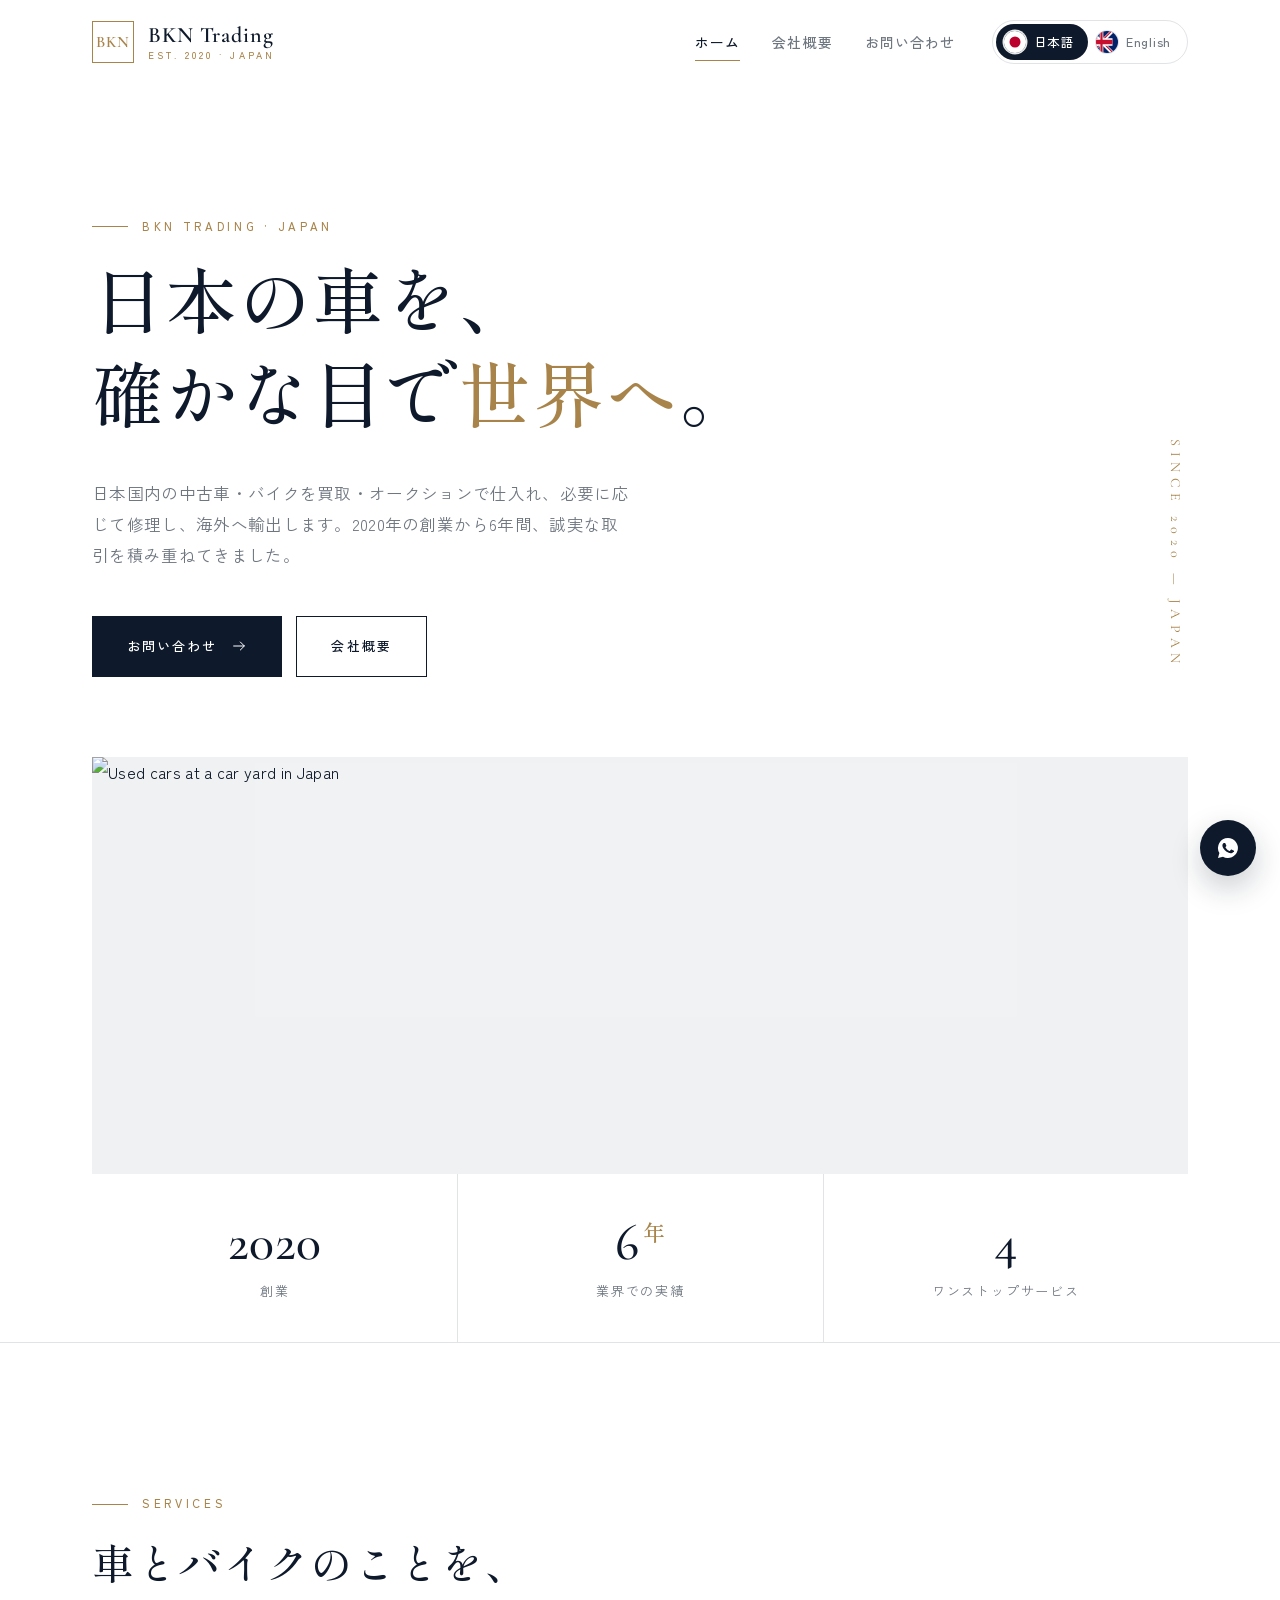
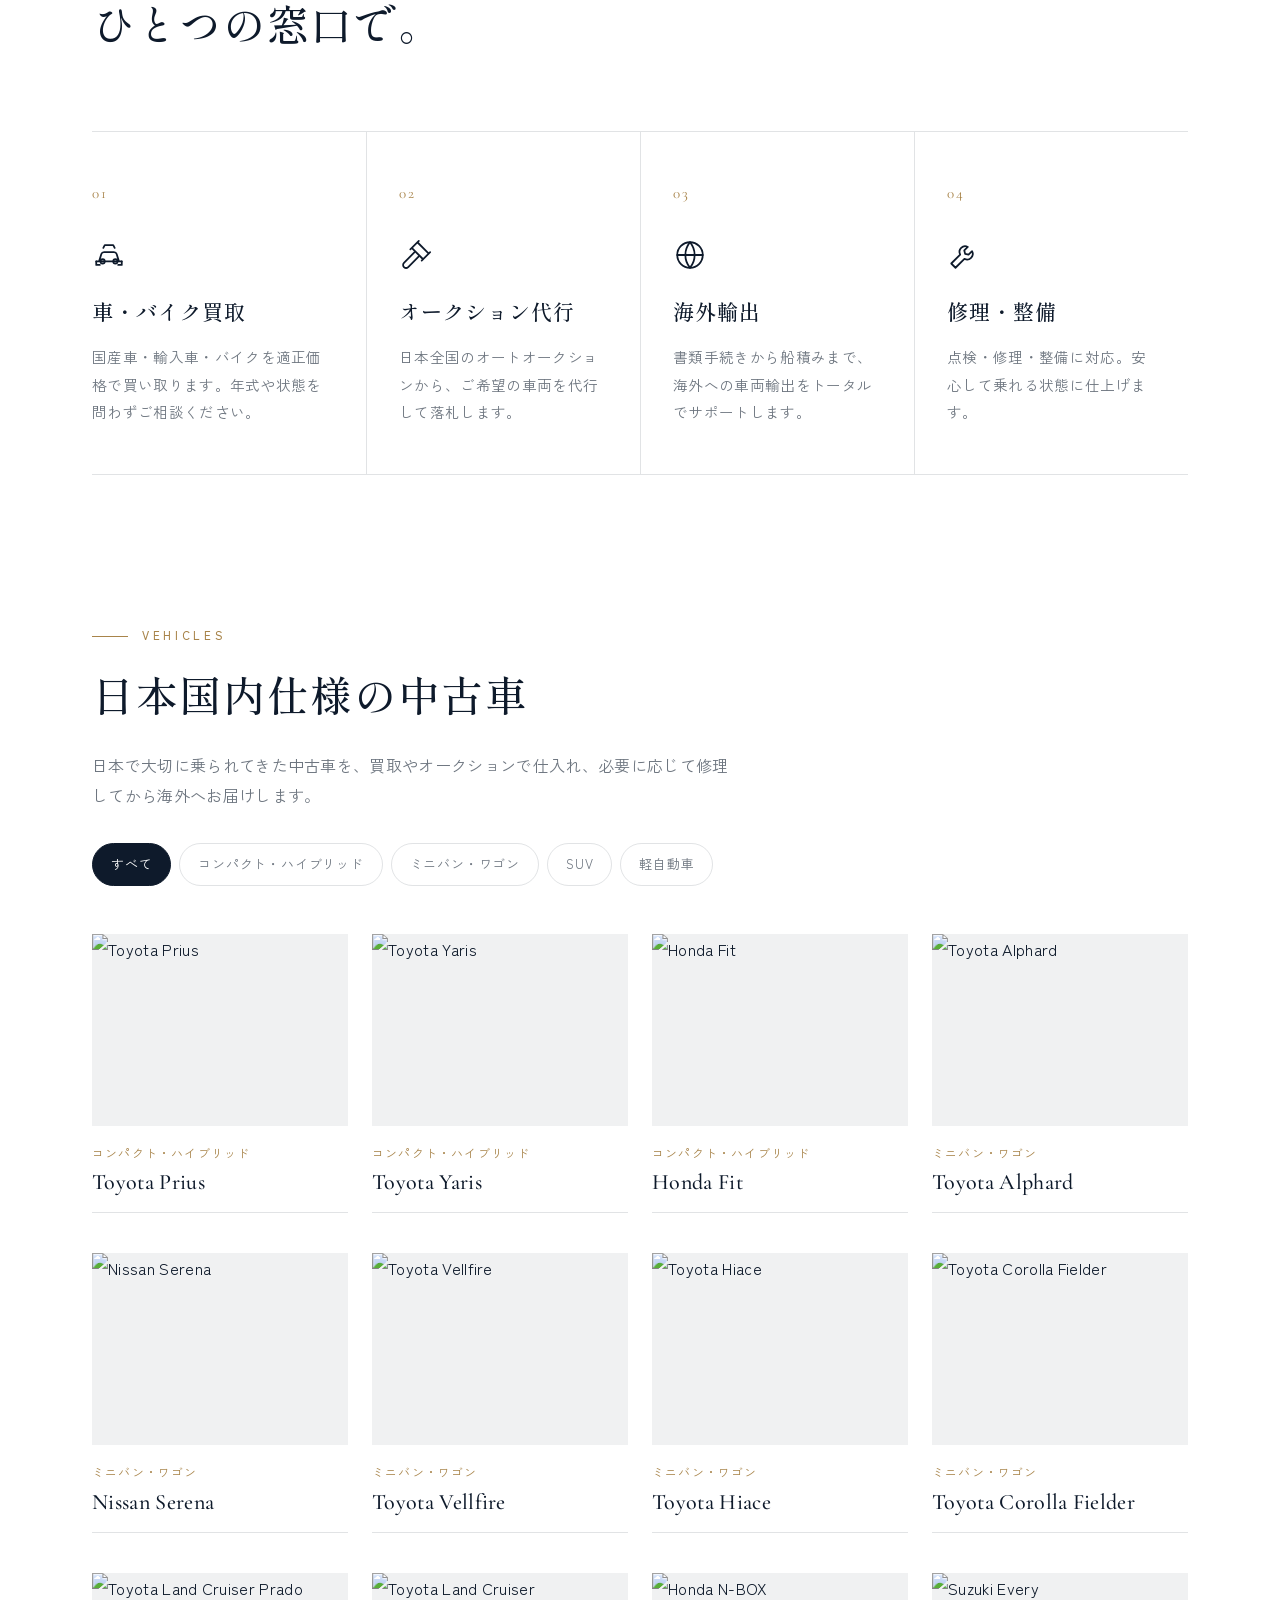
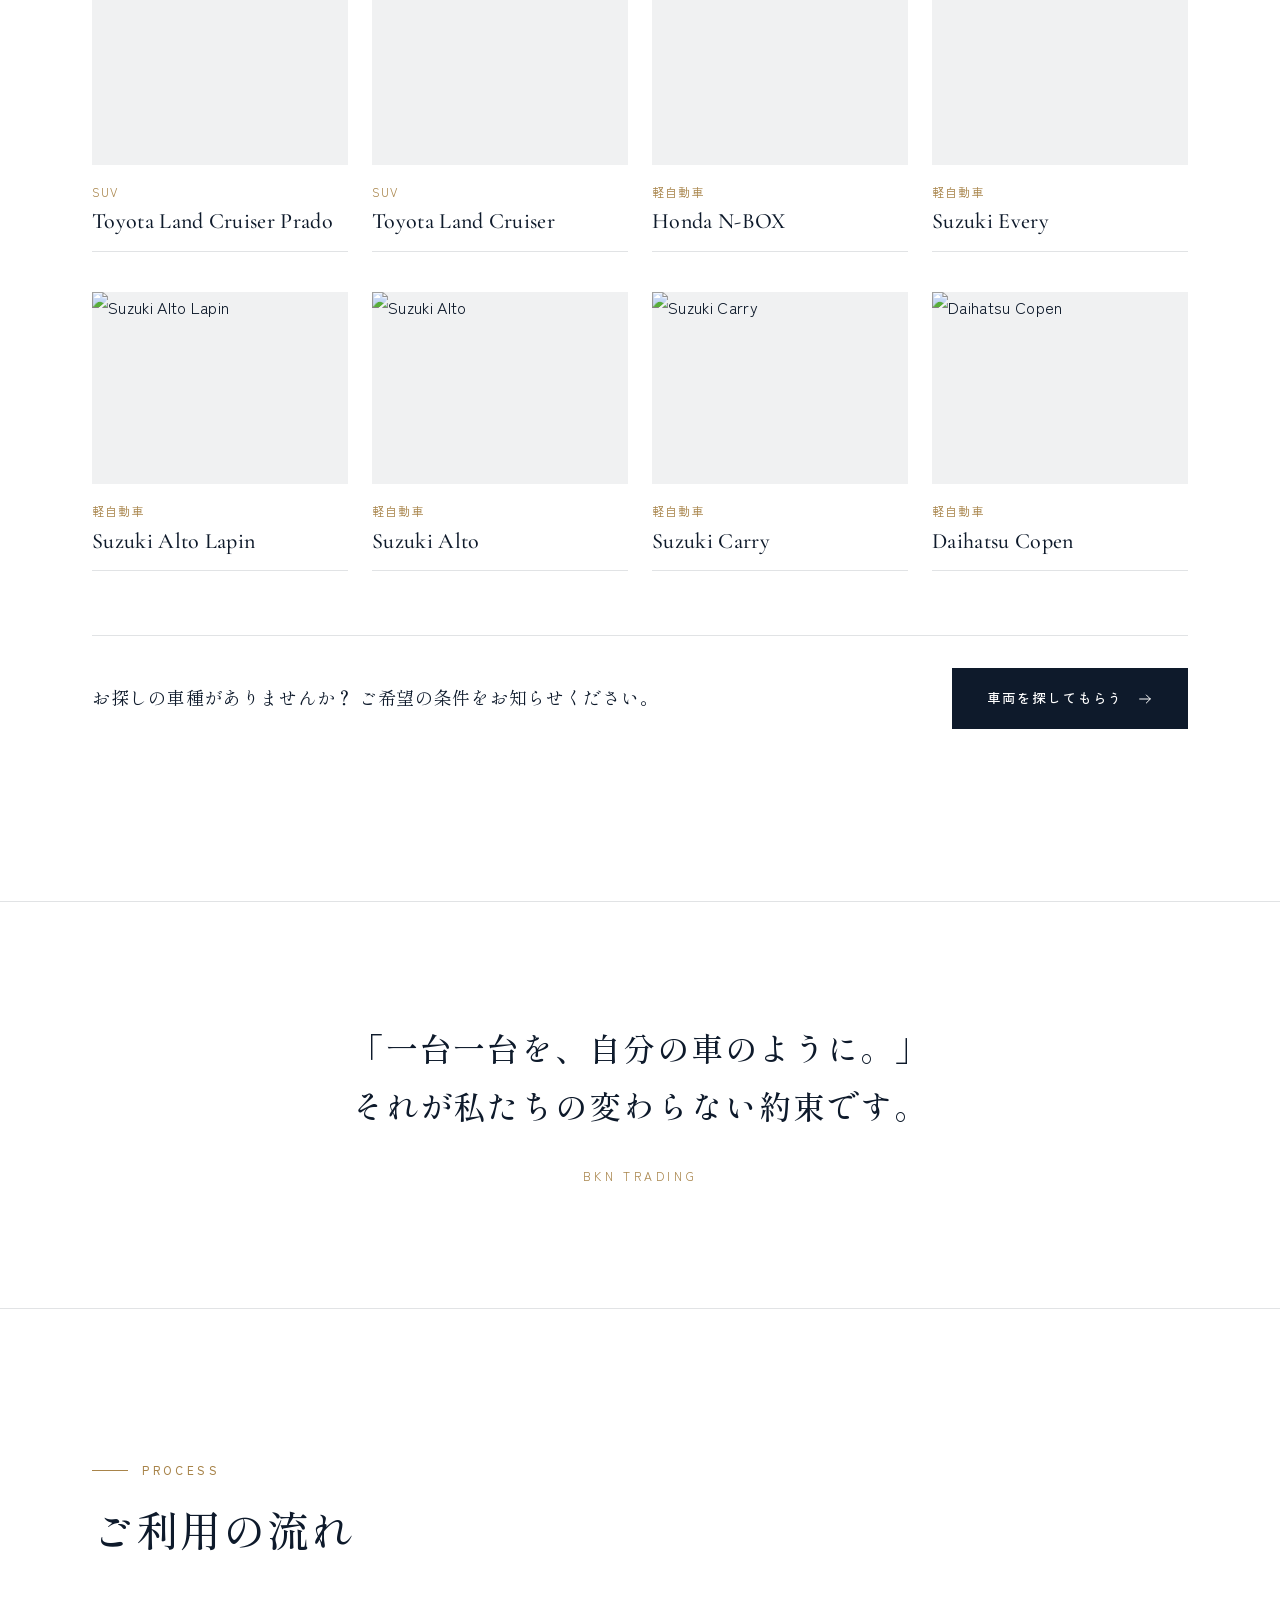
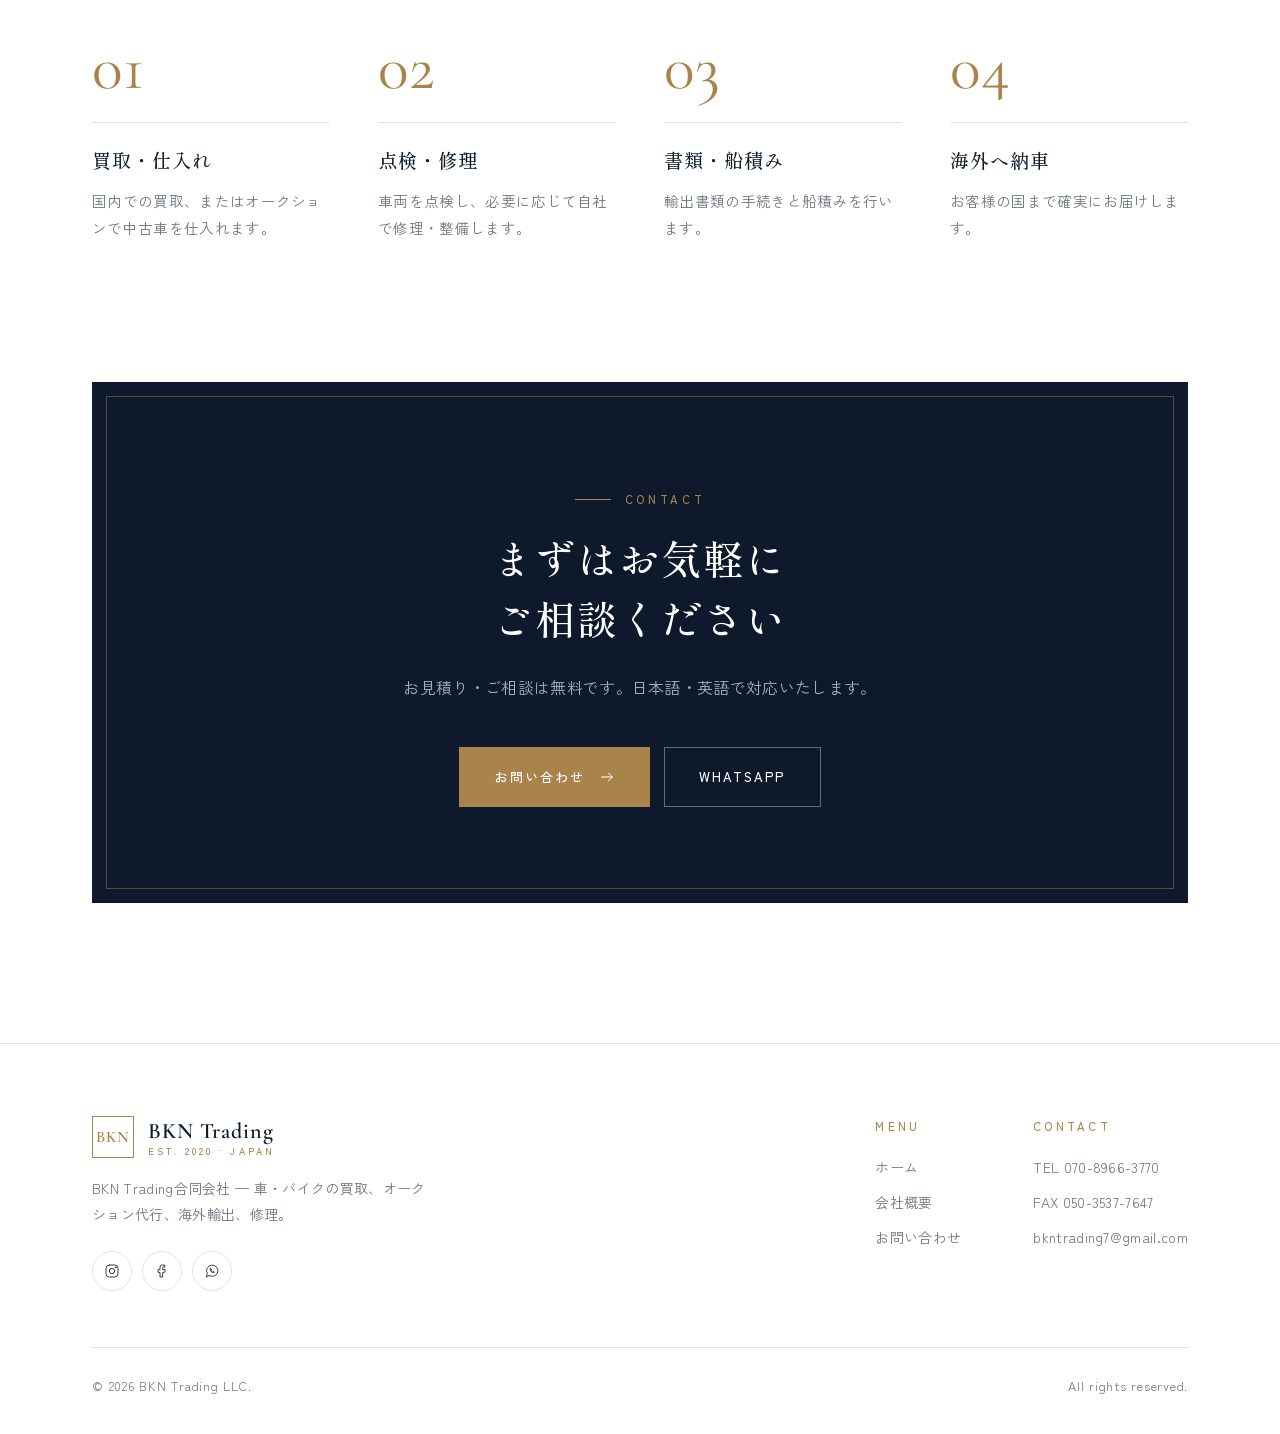
==== commit 0099effd: "Gallery: add Alphard, Serena and more kei cars (N-BOX, Every, Lapin, Alto) Co-Authored-By: Claude Op" ====
--- a/index.html
+++ b/index.html
@@ -125,20 +125,24 @@
           <figcaption><span class="car-cat"><span lang="ja">コンパクト・ハイブリッド</span><span lang="en">Compact & Hybrid</span></span><span class="car-name">Honda Fit</span></figcaption>
         </figure>
         <figure class="car reveal" data-cat="van">
+          <div class="car-img"><img src="https://images.unsplash.com/photo-1771248647341-9d8f567b051d?w=720&h=540&fit=crop&crop=focalpoint&fp-x=0.5&fp-y=0.55&fp-z=1.6&exp=35&q=80&auto=format" alt="Toyota Alphard" loading="lazy" width="720" height="540"></div>
+          <figcaption><span class="car-cat"><span lang="ja">ミニバン・ワゴン</span><span lang="en">Minivan & Wagon</span></span><span class="car-name">Toyota Alphard</span></figcaption>
+        </figure>
+        <figure class="car reveal" data-cat="van">
+          <div class="car-img"><img src="https://images.unsplash.com/photo-1765608412389-f8670d06d7fd?w=720&h=540&fit=crop&crop=focalpoint&fp-x=0.91&fp-y=0.58&fp-z=2.4&q=80&auto=format" alt="Nissan Serena" loading="lazy" width="720" height="540"></div>
+          <figcaption><span class="car-cat"><span lang="ja">ミニバン・ワゴン</span><span lang="en">Minivan & Wagon</span></span><span class="car-name">Nissan Serena</span></figcaption>
+        </figure>
+        <figure class="car reveal" data-cat="van">
+          <div class="car-img"><img src="https://images.unsplash.com/photo-1558101847-e017d5e414a4?w=720&h=540&fit=crop&q=80&auto=format" alt="Toyota Vellfire" loading="lazy" width="720" height="540"></div>
+          <figcaption><span class="car-cat"><span lang="ja">ミニバン・ワゴン</span><span lang="en">Minivan & Wagon</span></span><span class="car-name">Toyota Vellfire</span></figcaption>
+        </figure>
+        <figure class="car reveal" data-cat="van">
+          <div class="car-img"><img src="https://images.unsplash.com/photo-1650807486050-a142ea418b19?w=720&h=540&fit=crop&q=80&auto=format" alt="Toyota Hiace" loading="lazy" width="720" height="540"></div>
+          <figcaption><span class="car-cat"><span lang="ja">ミニバン・ワゴン</span><span lang="en">Minivan & Wagon</span></span><span class="car-name">Toyota Hiace</span></figcaption>
+        </figure>
+        <figure class="car reveal" data-cat="van">
           <div class="car-img"><img src="https://images.unsplash.com/photo-1780332524552-9119274359a8?w=720&h=540&fit=crop&q=80&auto=format" alt="Toyota Corolla Fielder" loading="lazy" width="720" height="540"></div>
           <figcaption><span class="car-cat"><span lang="ja">ミニバン・ワゴン</span><span lang="en">Minivan & Wagon</span></span><span class="car-name">Toyota Corolla Fielder</span></figcaption>
-        </figure>
-        <figure class="car reveal" data-cat="van">
-          <div class="car-img"><img src="https://images.unsplash.com/photo-1558101847-e017d5e414a4?w=720&h=540&fit=crop&q=80&auto=format" alt="Toyota Vellfire" loading="lazy" width="720" height="540"></div>
-          <figcaption><span class="car-cat"><span lang="ja">ミニバン・ワゴン</span><span lang="en">Minivan & Wagon</span></span><span class="car-name">Toyota Vellfire</span></figcaption>
-        </figure>
-        <figure class="car reveal" data-cat="van">
-          <div class="car-img"><img src="https://images.unsplash.com/photo-1650807486050-a142ea418b19?w=720&h=540&fit=crop&q=80&auto=format" alt="Toyota Hiace" loading="lazy" width="720" height="540"></div>
-          <figcaption><span class="car-cat"><span lang="ja">ミニバン・ワゴン</span><span lang="en">Minivan & Wagon</span></span><span class="car-name">Toyota Hiace</span></figcaption>
-        </figure>
-        <figure class="car reveal" data-cat="van">
-          <div class="car-img"><img src="https://images.unsplash.com/photo-1775567078035-5582307e374e?w=720&h=540&fit=crop&q=80&auto=format" alt="Toyota Crown Estate" loading="lazy" width="720" height="540"></div>
-          <figcaption><span class="car-cat"><span lang="ja">ミニバン・ワゴン</span><span lang="en">Minivan & Wagon</span></span><span class="car-name">Toyota Crown Estate</span></figcaption>
         </figure>
         <figure class="car reveal" data-cat="suv">
           <div class="car-img"><img src="https://images.unsplash.com/photo-1603094543704-64cdce2d2532?w=720&h=540&fit=crop&q=80&auto=format" alt="Toyota Land Cruiser Prado" loading="lazy" width="720" height="540"></div>
@@ -149,12 +153,24 @@
           <figcaption><span class="car-cat"><span lang="ja">SUV</span><span lang="en">SUV</span></span><span class="car-name">Toyota Land Cruiser</span></figcaption>
         </figure>
         <figure class="car reveal" data-cat="kei">
+          <div class="car-img"><img src="https://images.unsplash.com/photo-1503014542219-851cf060c825?w=720&h=540&fit=crop&q=80&auto=format" alt="Honda N-BOX" loading="lazy" width="720" height="540"></div>
+          <figcaption><span class="car-cat"><span lang="ja">軽自動車</span><span lang="en">Kei cars</span></span><span class="car-name">Honda N-BOX</span></figcaption>
+        </figure>
+        <figure class="car reveal" data-cat="kei">
+          <div class="car-img"><img src="https://images.unsplash.com/photo-1548144417-06f20c6793e4?w=720&h=540&fit=crop&q=80&auto=format" alt="Suzuki Every" loading="lazy" width="720" height="540"></div>
+          <figcaption><span class="car-cat"><span lang="ja">軽自動車</span><span lang="en">Kei cars</span></span><span class="car-name">Suzuki Every</span></figcaption>
+        </figure>
+        <figure class="car reveal" data-cat="kei">
+          <div class="car-img"><img src="https://images.unsplash.com/photo-1768554268975-aee4ae60fdd5?w=720&h=540&fit=crop&q=80&auto=format" alt="Suzuki Alto Lapin" loading="lazy" width="720" height="540"></div>
+          <figcaption><span class="car-cat"><span lang="ja">軽自動車</span><span lang="en">Kei cars</span></span><span class="car-name">Suzuki Alto Lapin</span></figcaption>
+        </figure>
+        <figure class="car reveal" data-cat="kei">
+          <div class="car-img"><img src="https://images.unsplash.com/photo-1743518421133-1f4ce56b5510?w=720&h=540&fit=crop&q=80&auto=format" alt="Suzuki Alto" loading="lazy" width="720" height="540"></div>
+          <figcaption><span class="car-cat"><span lang="ja">軽自動車</span><span lang="en">Kei cars</span></span><span class="car-name">Suzuki Alto</span></figcaption>
+        </figure>
+        <figure class="car reveal" data-cat="kei">
           <div class="car-img"><img src="https://images.unsplash.com/photo-1720236178658-ef1edfa8ac68?w=720&h=540&fit=crop&q=80&auto=format" alt="Suzuki Carry" loading="lazy" width="720" height="540"></div>
           <figcaption><span class="car-cat"><span lang="ja">軽自動車</span><span lang="en">Kei cars</span></span><span class="car-name">Suzuki Carry</span></figcaption>
-        </figure>
-        <figure class="car reveal" data-cat="kei">
-          <div class="car-img"><img src="https://images.unsplash.com/photo-1780348544285-c499c36711c3?w=720&h=540&fit=crop&q=80&auto=format" alt="Suzuki Carry Van" loading="lazy" width="720" height="540"></div>
-          <figcaption><span class="car-cat"><span lang="ja">軽自動車</span><span lang="en">Kei cars</span></span><span class="car-name">Suzuki Carry Van</span></figcaption>
         </figure>
         <figure class="car reveal" data-cat="kei">
           <div class="car-img"><img src="https://images.unsplash.com/photo-1732025293411-0bfca6b60caf?w=720&h=540&fit=crop&q=80&auto=format" alt="Daihatsu Copen" loading="lazy" width="720" height="540"></div>
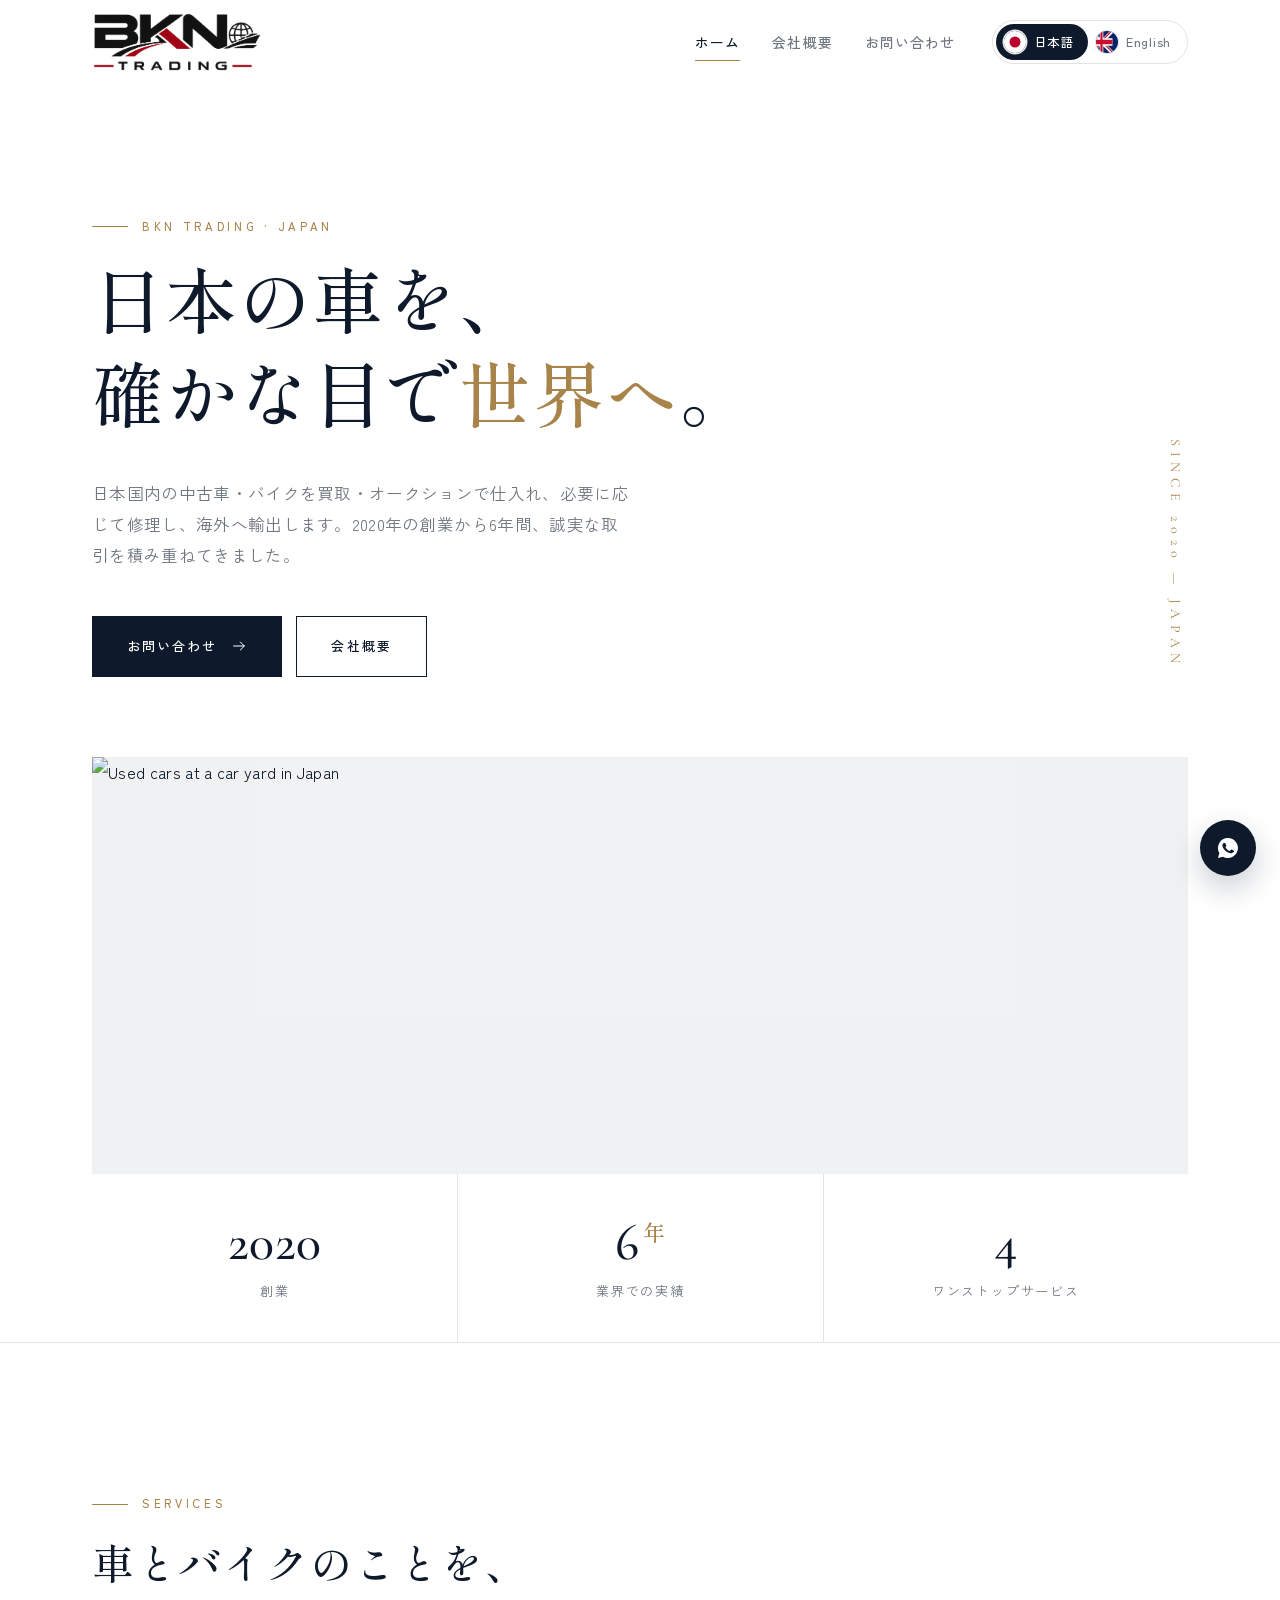
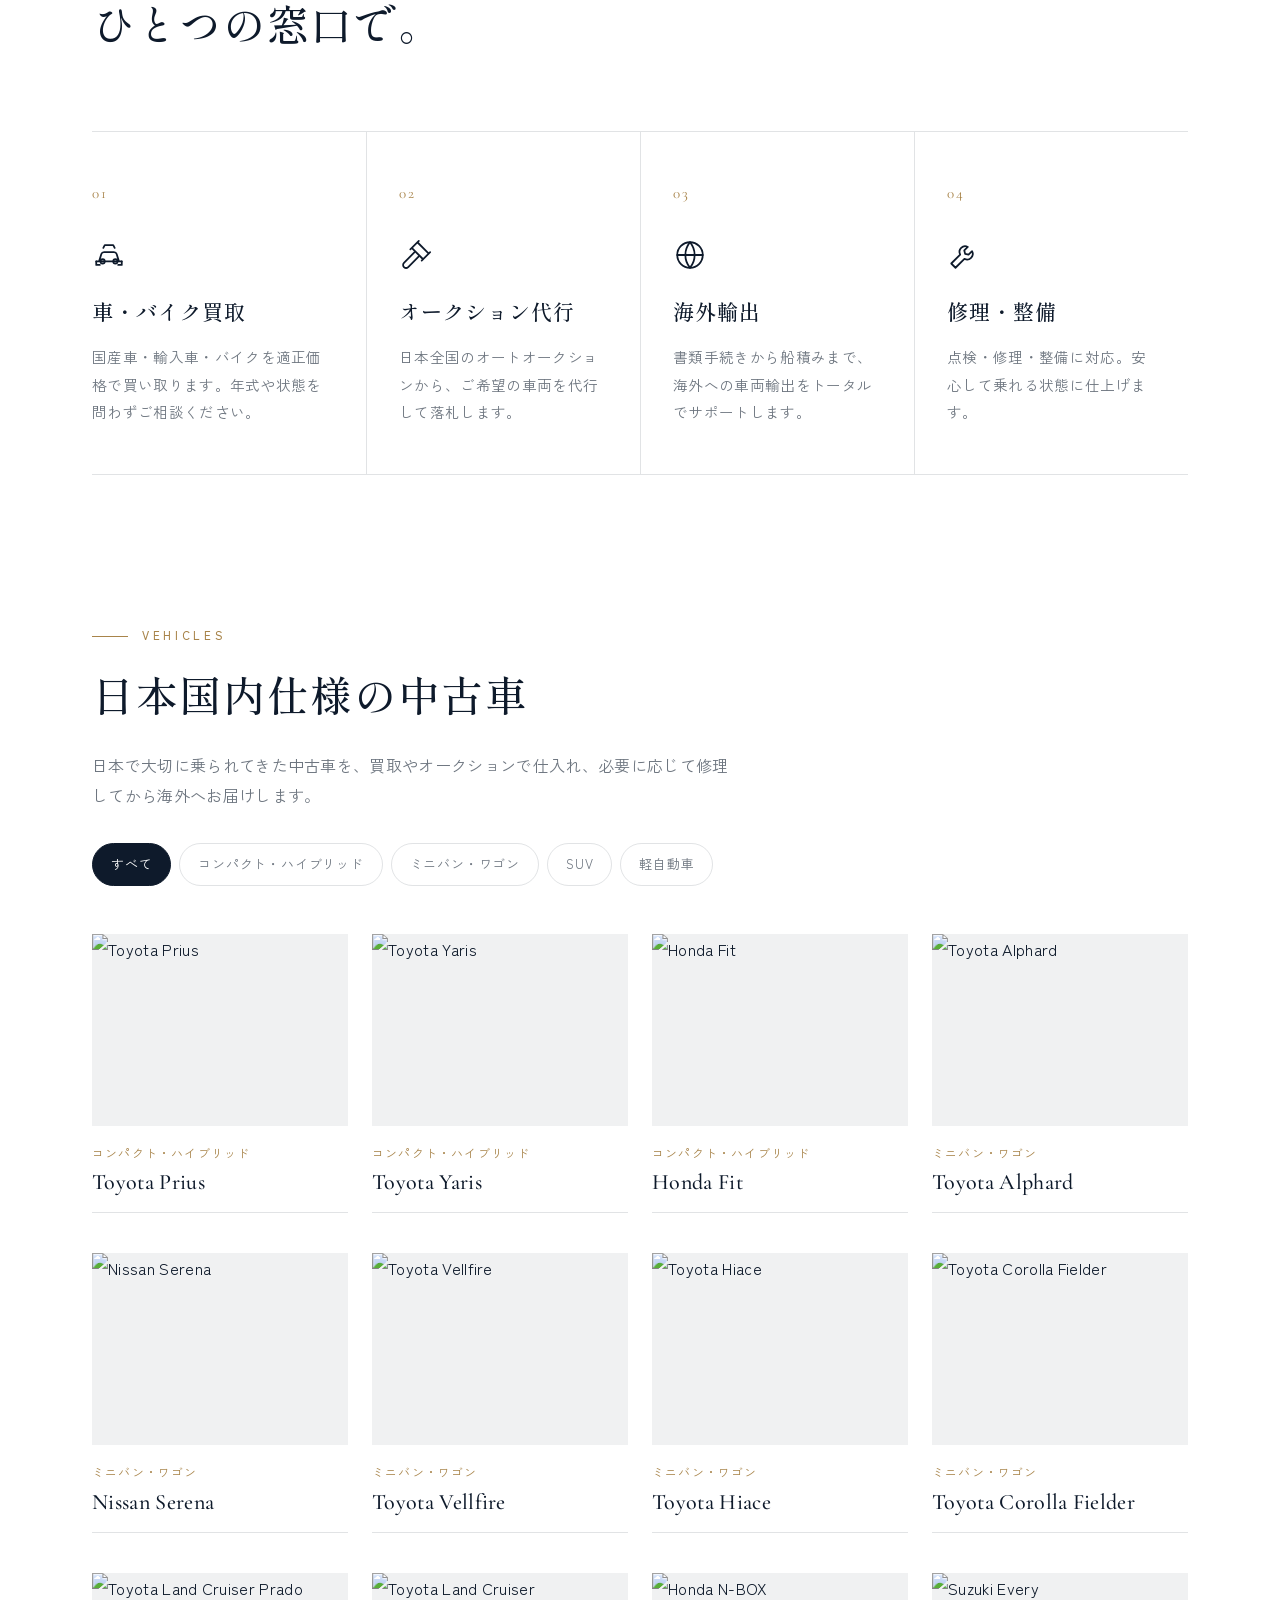
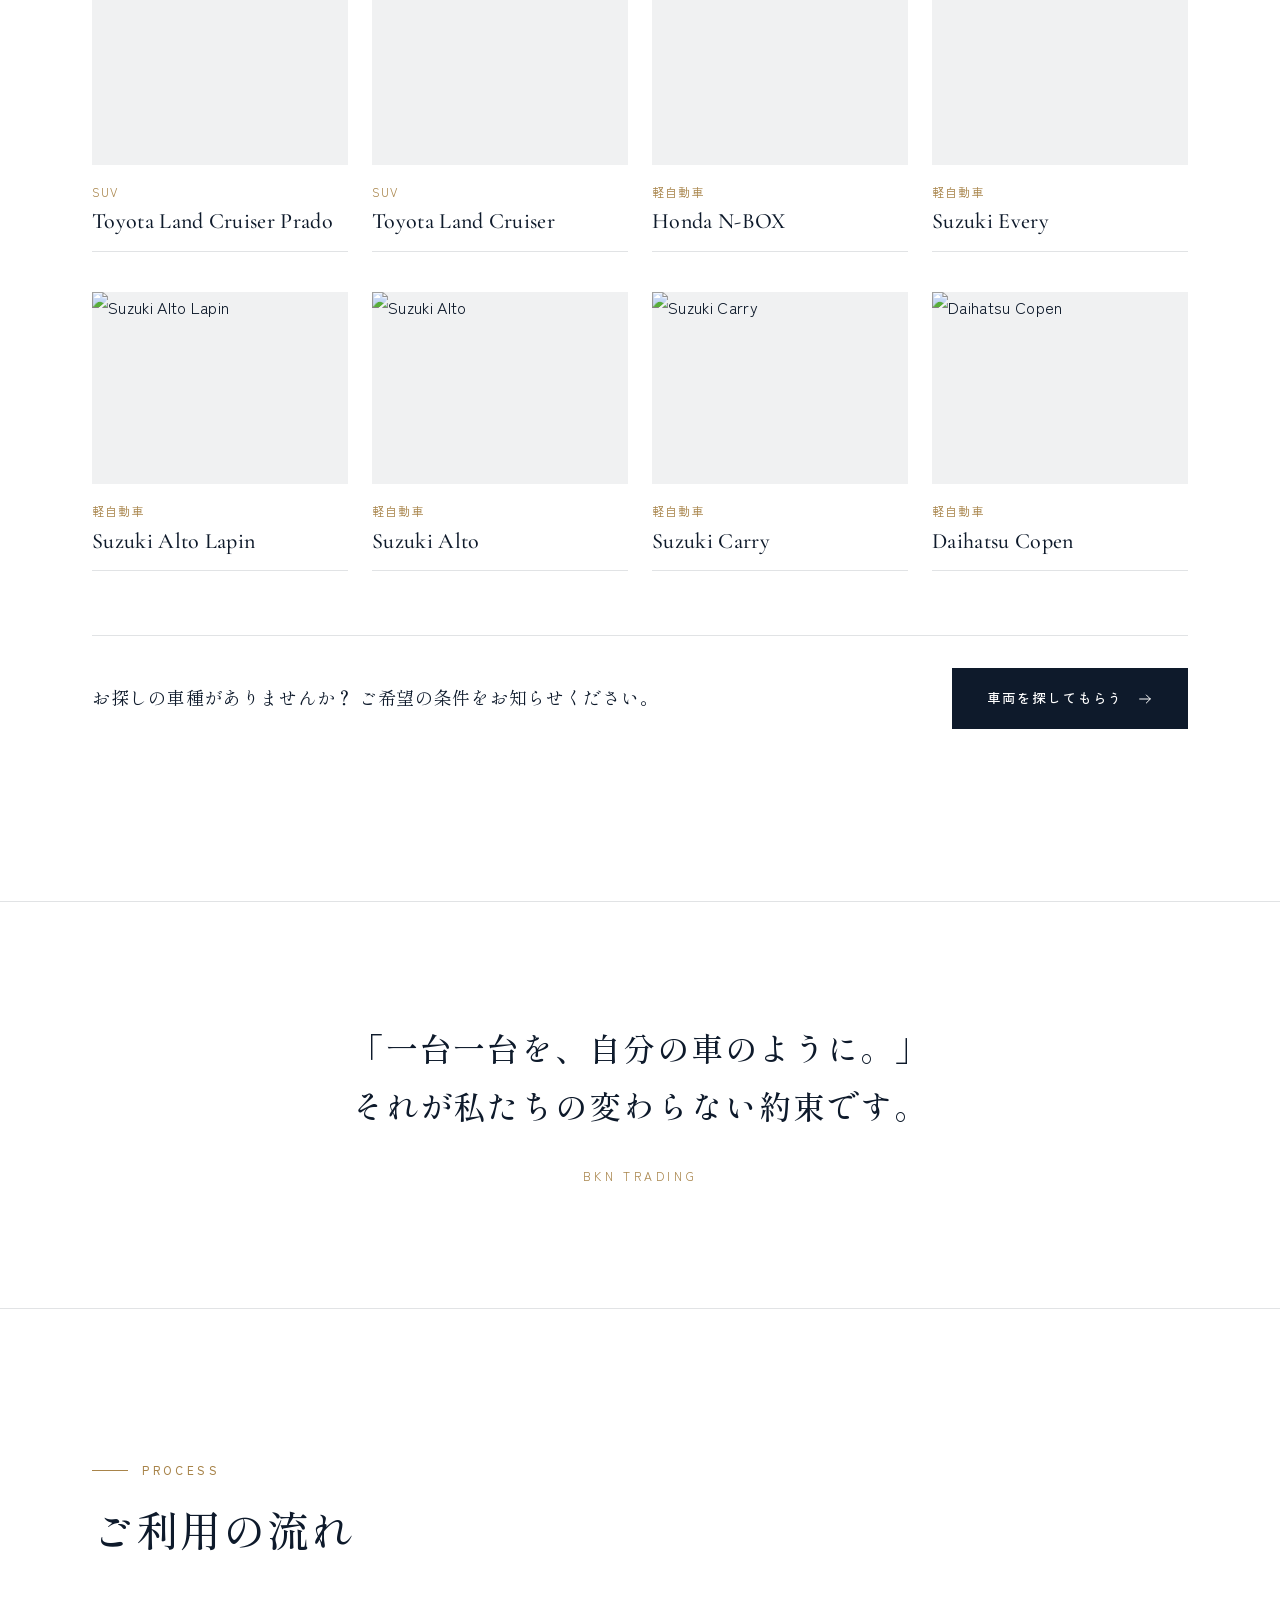
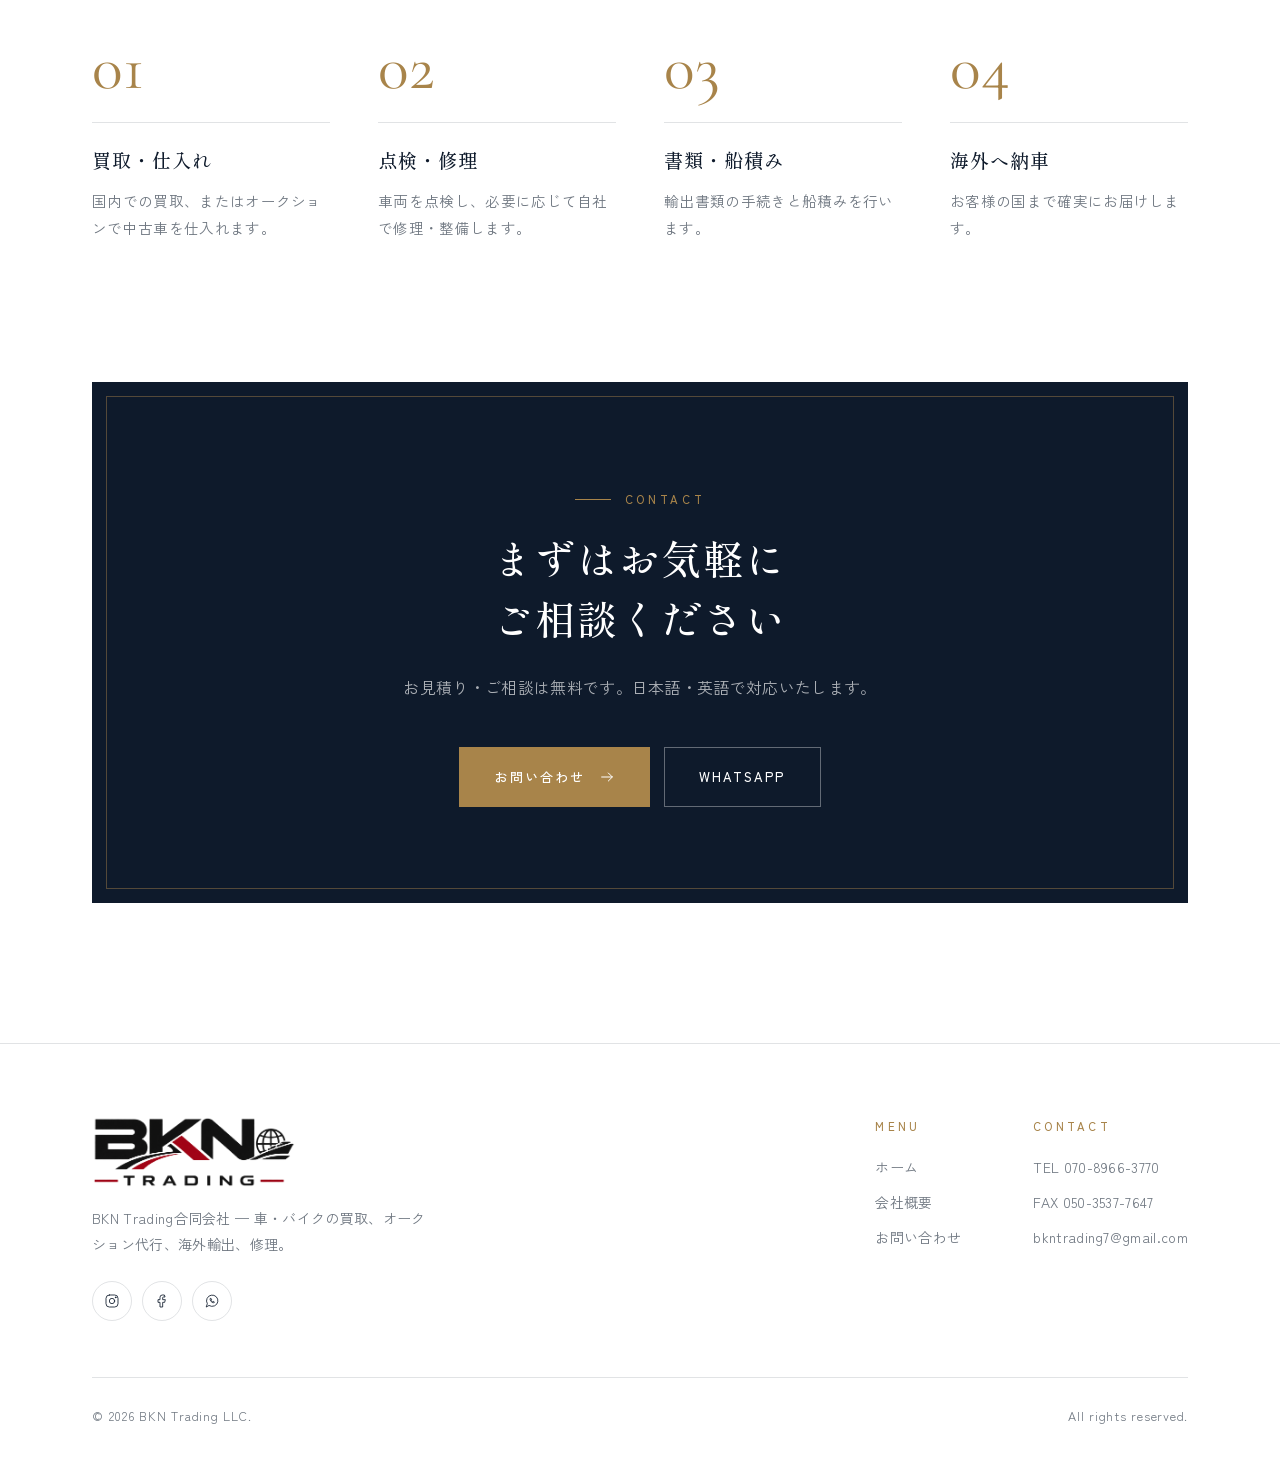
==== commit 2cca03e7: "Use the official BKN Trading logo in header, footer and favicon Co-Authored-By: Claude Opus 5.5 <nor" ====
--- a/index.html
+++ b/index.html
@@ -6,7 +6,9 @@
   <title data-ja="BKN Trading | 日本の中古車買取・オークション代行・輸出・修理" data-en="BKN Trading | Japanese Cars — Purchase, Auctions, Export & Repair">BKN Trading | 日本の中古車買取・オークション代行・輸出・修理</title>
   <meta name="description" content="BKN Trading合同会社は、日本国内での車・バイクの買取・販売、オークション代行、海外輸出、修理を行う会社です。2020年創業。">
   <meta name="theme-color" content="#ffffff">
-  <link rel="icon" href="data:image/svg+xml,%3Csvg xmlns='http://www.w3.org/2000/svg' viewBox='0 0 64 64'%3E%3Crect width='64' height='64' fill='%230e1a2b'/%3E%3Ctext x='32' y='41' font-family='Georgia' font-size='22' fill='%23a8844a' text-anchor='middle'%3EBKN%3C/text%3E%3C/svg%3E">
+  <link rel="icon" type="image/png" href="images/favicon-64.png">
+  <link rel="apple-touch-icon" href="images/apple-touch-icon.png">
+  <meta property="og:image" content="images/logo.png">
   <link rel="preconnect" href="https://fonts.googleapis.com">
   <link rel="preconnect" href="https://fonts.gstatic.com" crossorigin>
   <link href="https://fonts.googleapis.com/css2?family=Cormorant+Garamond:ital,wght@0,400;0,500;0,600;1,500&family=Shippori+Mincho:wght@500;600&family=Zen+Kaku+Gothic+New:wght@400;500;700&display=swap" rel="stylesheet">
@@ -18,8 +20,7 @@
 <header class="site-header">
   <div class="container nav">
     <a href="index.html" class="logo" aria-label="BKN Trading">
-      <span class="logo-mark">BKN</span>
-      <span class="logo-text">BKN Trading<small>EST. 2020 · JAPAN</small></span>
+      <img src="images/logo.png" alt="BKN Trading" width="900" height="318">
     </a>
     <div class="nav-right">
       <ul class="nav-links">
@@ -237,7 +238,7 @@
   <div class="container">
     <div class="footer-grid">
       <div>
-        <a href="index.html" class="logo"><span class="logo-mark">BKN</span><span class="logo-text">BKN Trading<small>EST. 2020 · JAPAN</small></span></a>
+        <a href="index.html" class="logo logo-footer" aria-label="BKN Trading"><img src="images/logo.png" alt="BKN Trading" width="900" height="318" loading="lazy"></a>
         <p class="footer-tag"><span lang="ja">BKN Trading合同会社 — 車・バイクの買取、オークション代行、海外輸出、修理。</span><span lang="en">BKN Trading LLC — buying, auction sourcing, export and repair of Japanese cars and motorcycles.</span></p>
         <div class="social">
           <a href="https://www.instagram.com/bkn_trading/" target="_blank" rel="noopener" aria-label="Instagram"><svg viewBox="0 0 24 24" fill="none" stroke="currentColor" stroke-width="1.25" stroke-linecap="round" stroke-linejoin="round"><rect x="3" y="3" width="18" height="18" rx="5"/><circle cx="12" cy="12" r="4"/><circle cx="17.5" cy="6.5" r=".6" fill="currentColor"/></svg></a>
--- a/css/style.css
+++ b/css/style.css
@@ -428,3 +428,12 @@
   .photo-band img { height: 240px; }
   .gallery-foot { margin-top: 40px; }
 }
+
+/* ---------- Logo image ---------- */
+.logo img { height: 60px; width: auto; display: block; transition: height 0.4s var(--ease); }
+.site-header.scrolled .logo img { height: 48px; }
+.logo-footer img { height: 72px; }
+@media (max-width: 760px) {
+  .logo img, .site-header.scrolled .logo img { height: 40px; }
+  .logo-footer img { height: 60px; }
+}
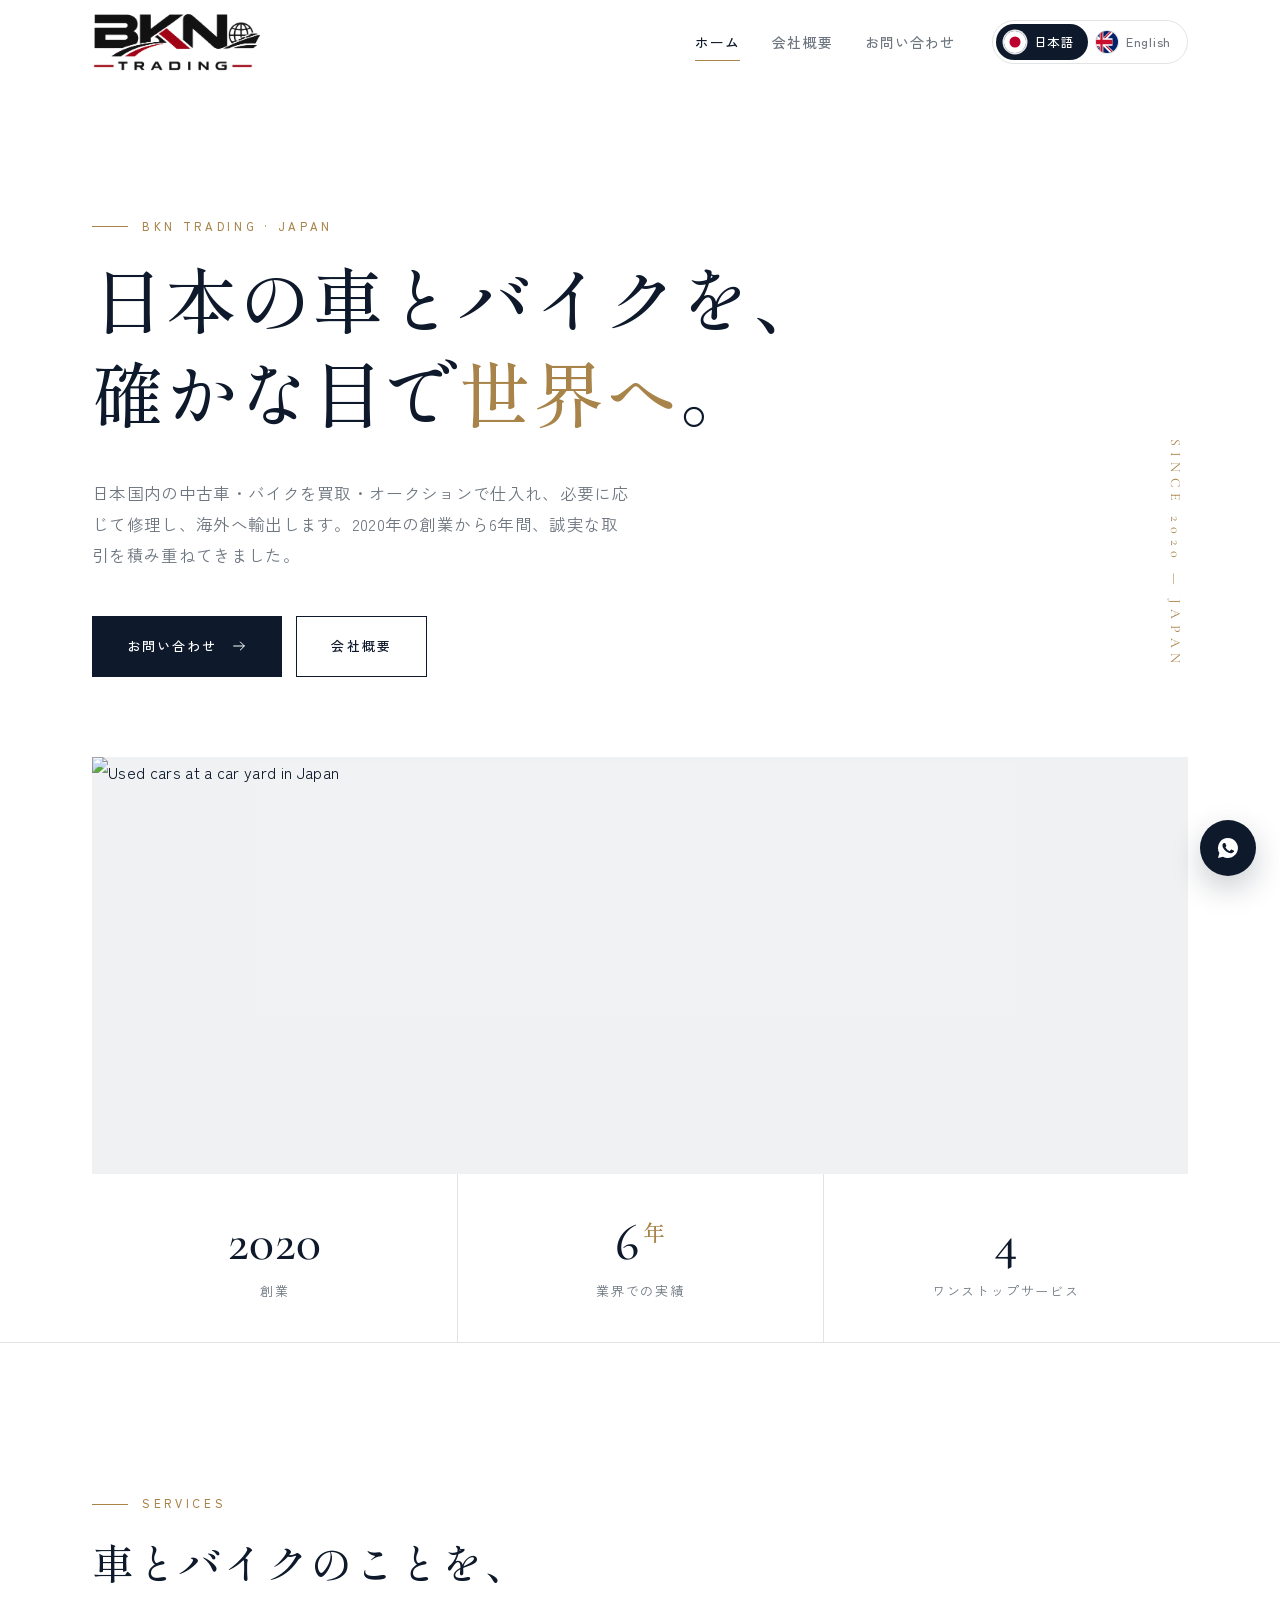
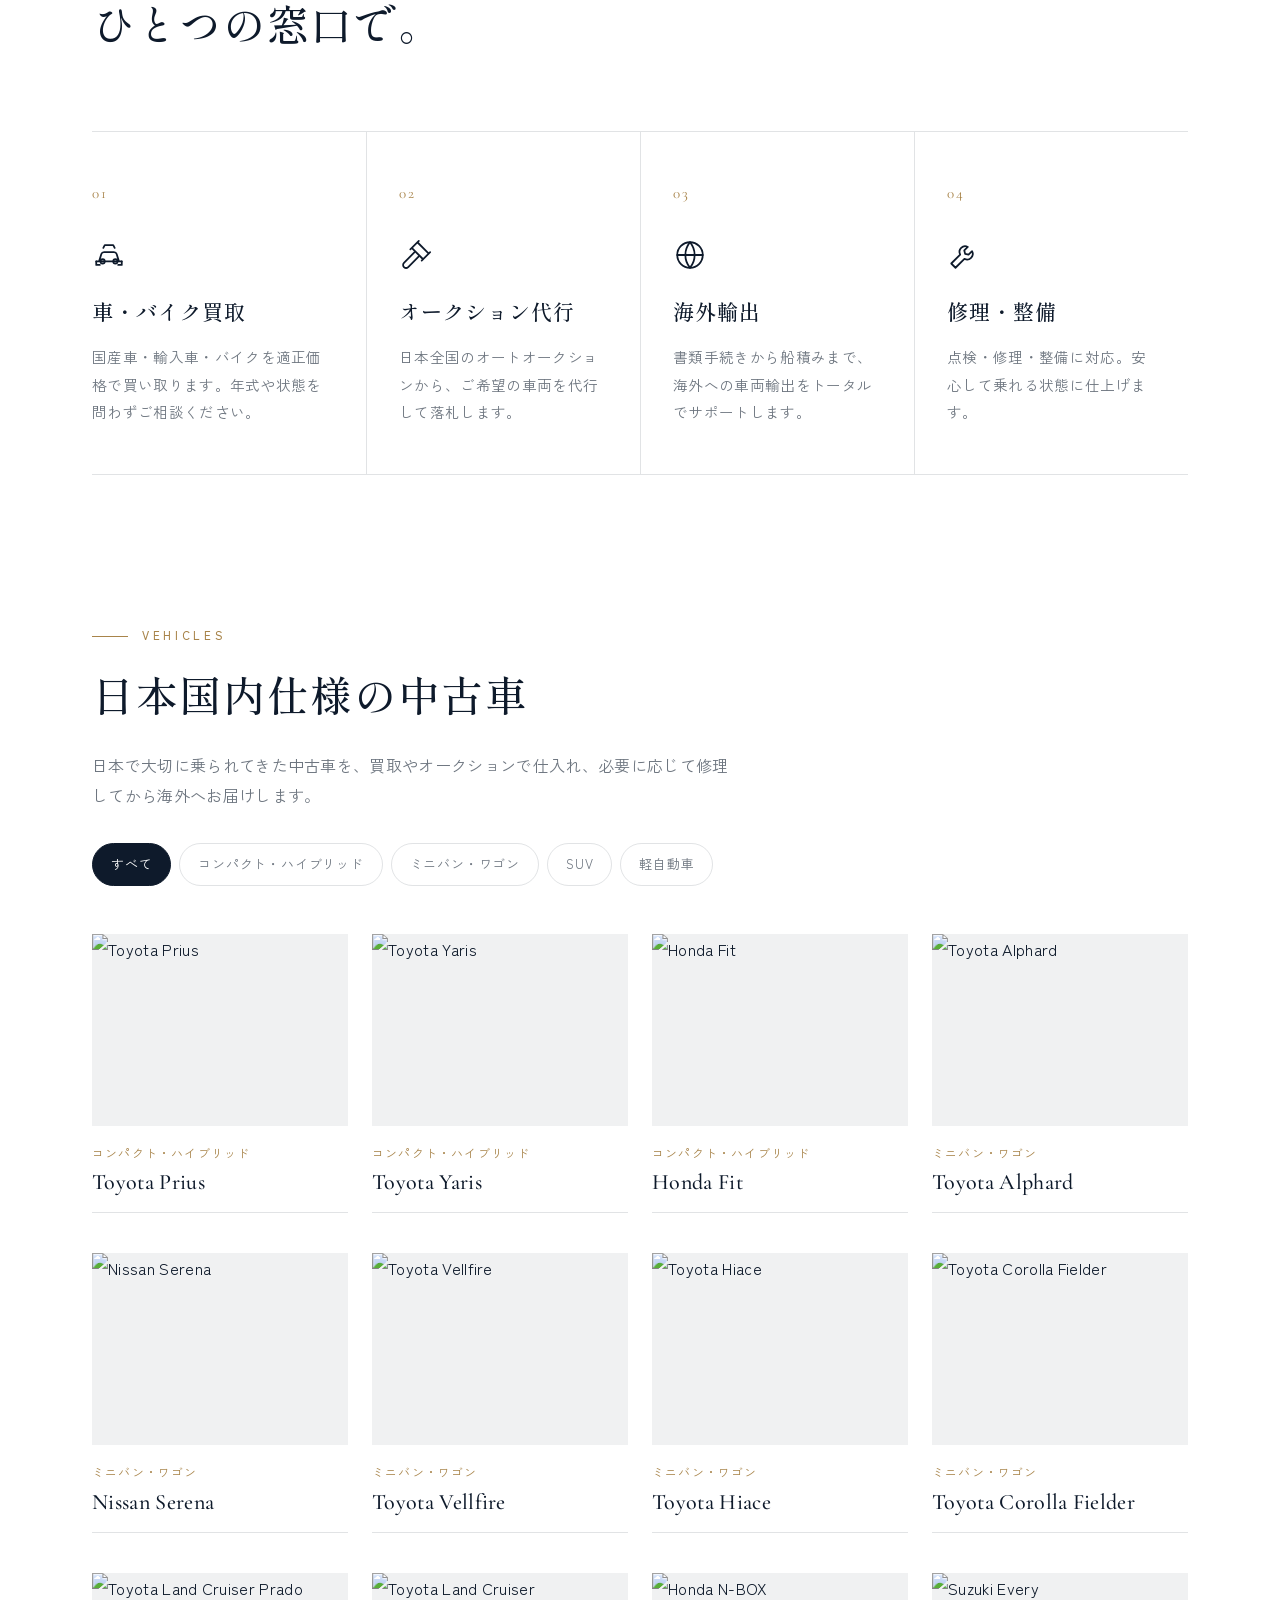
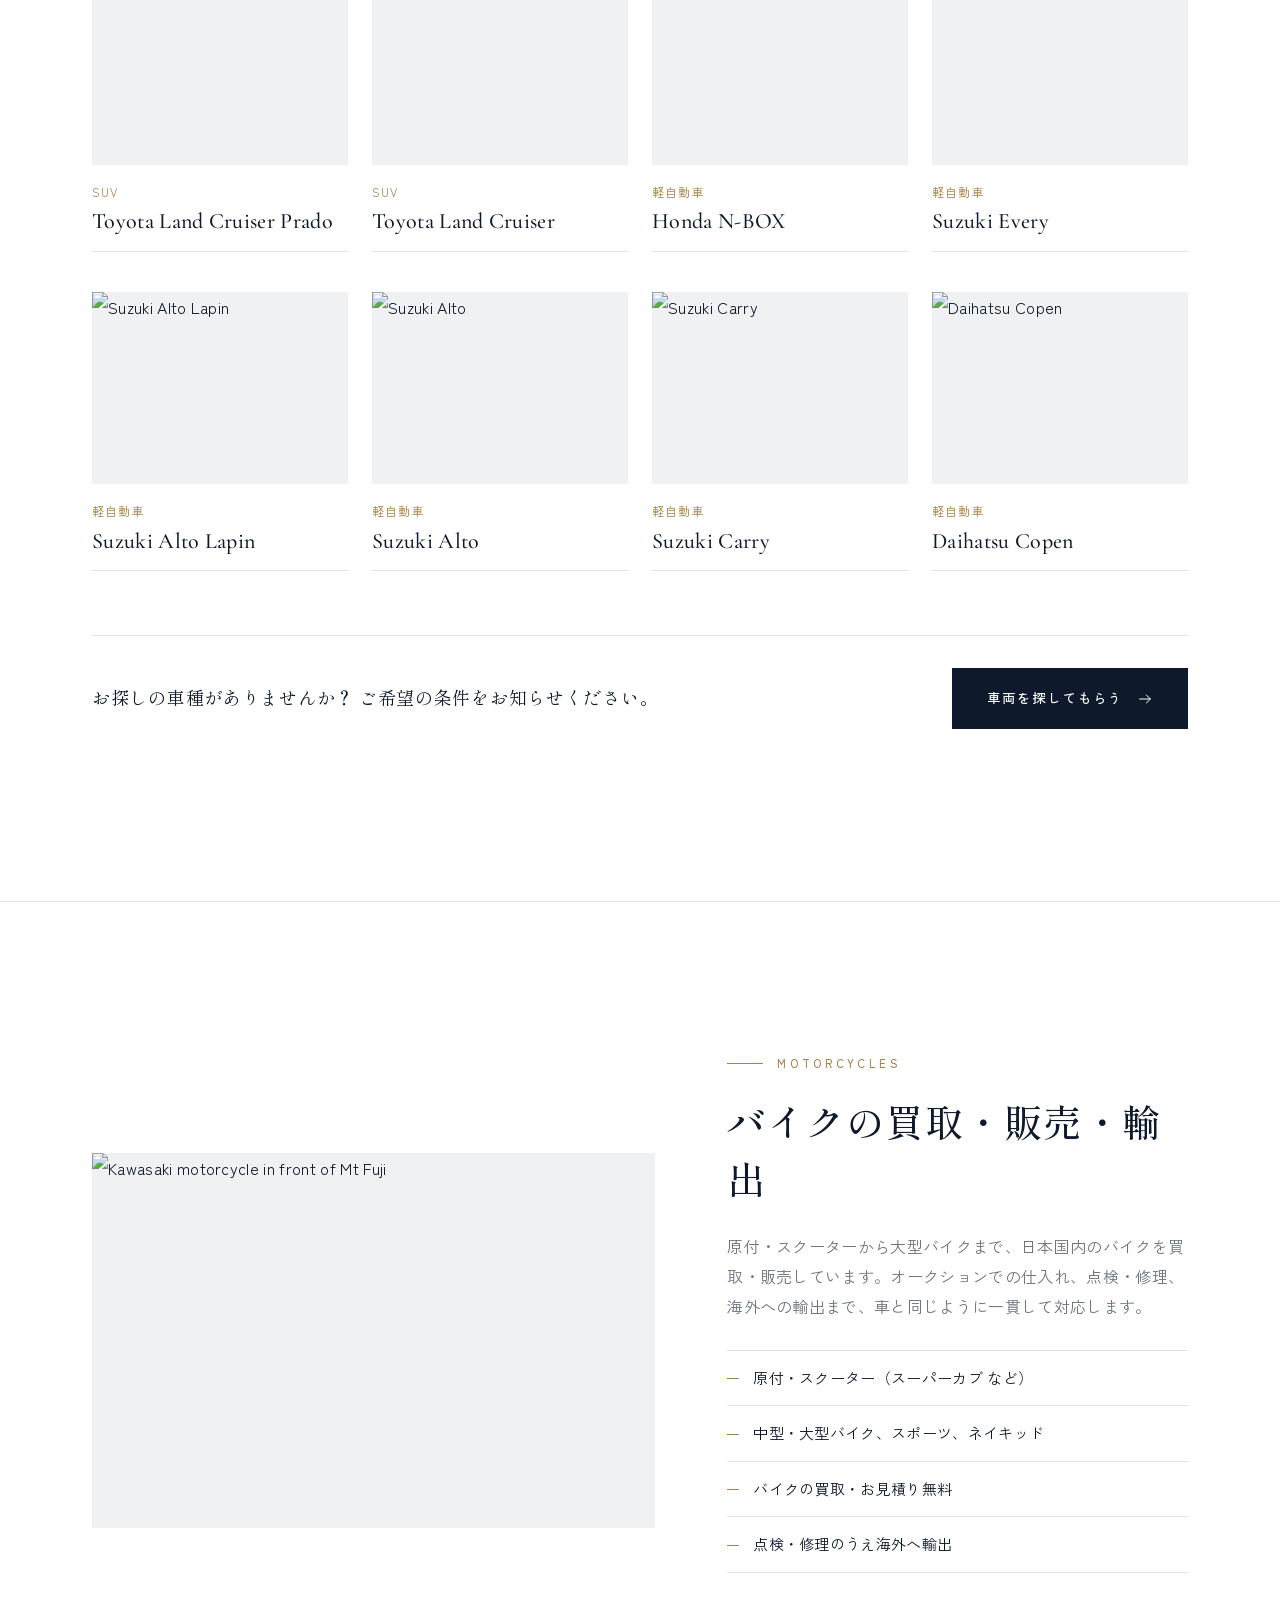
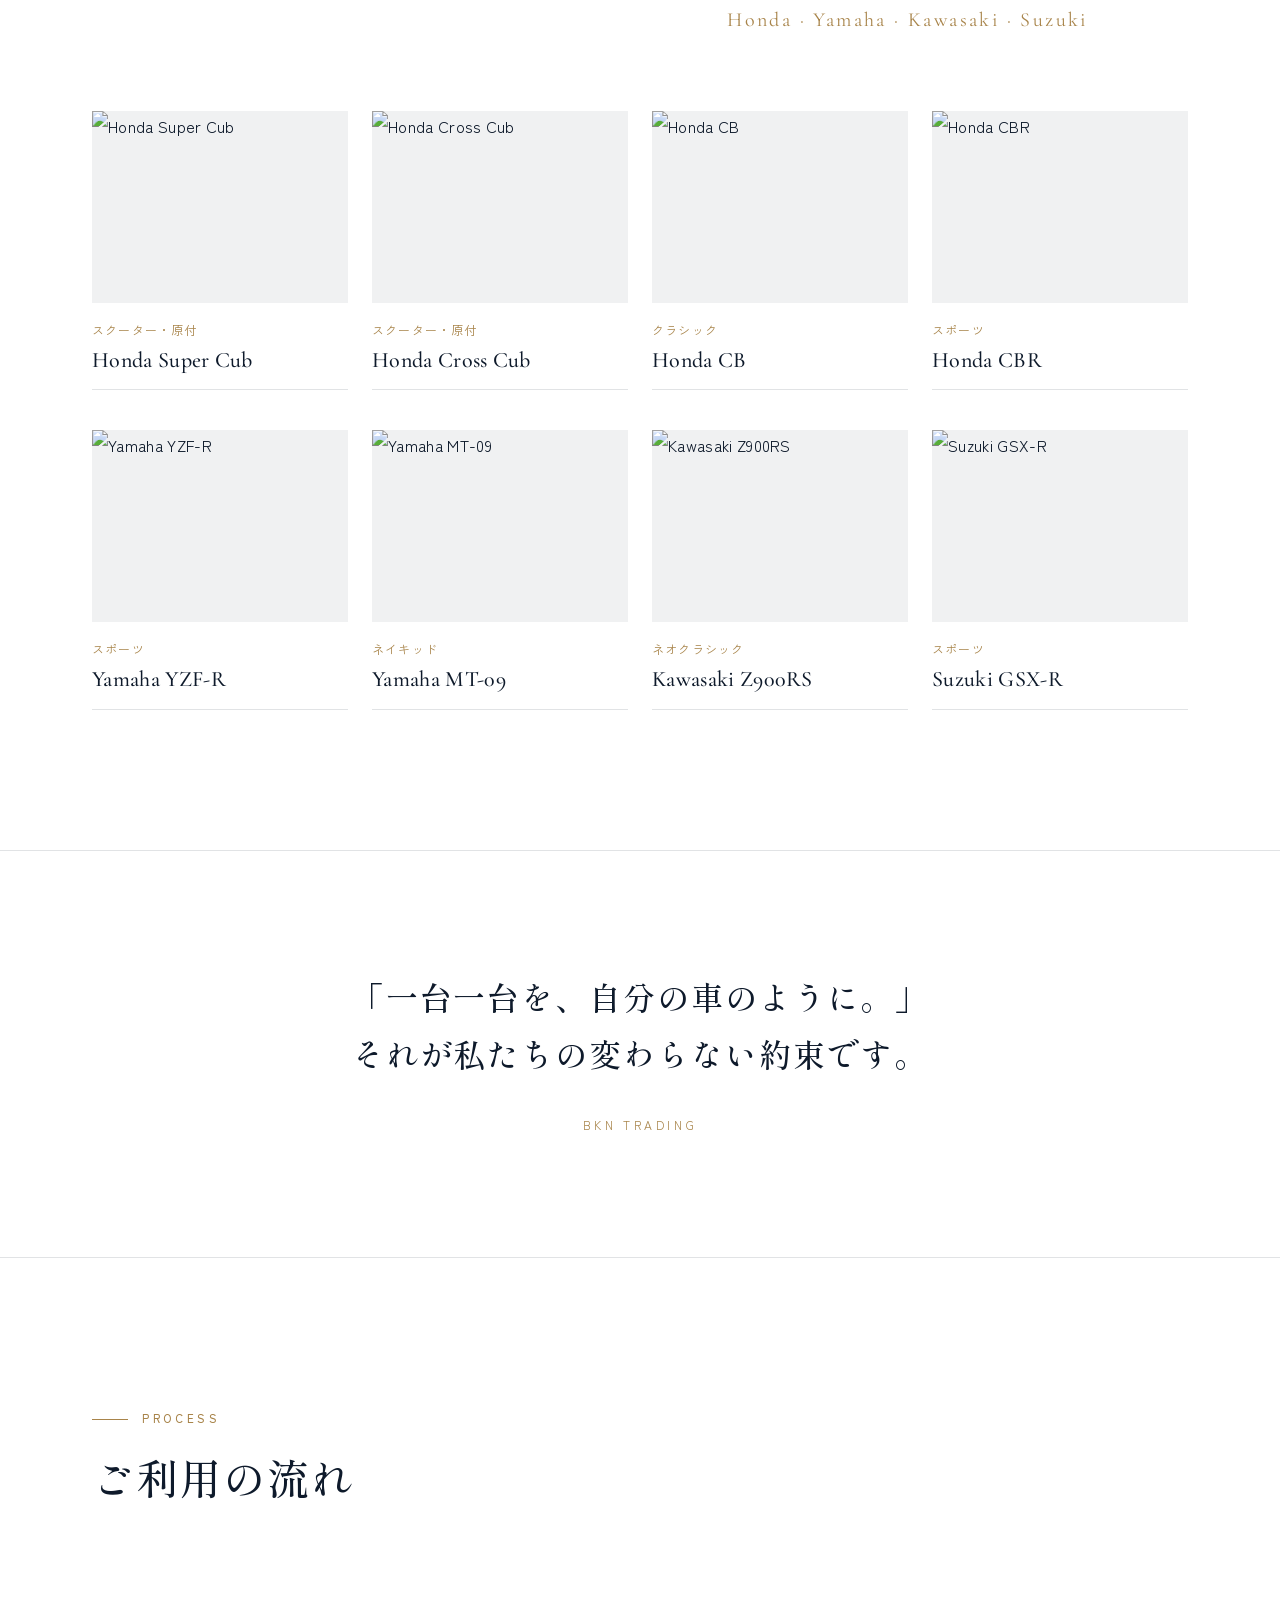
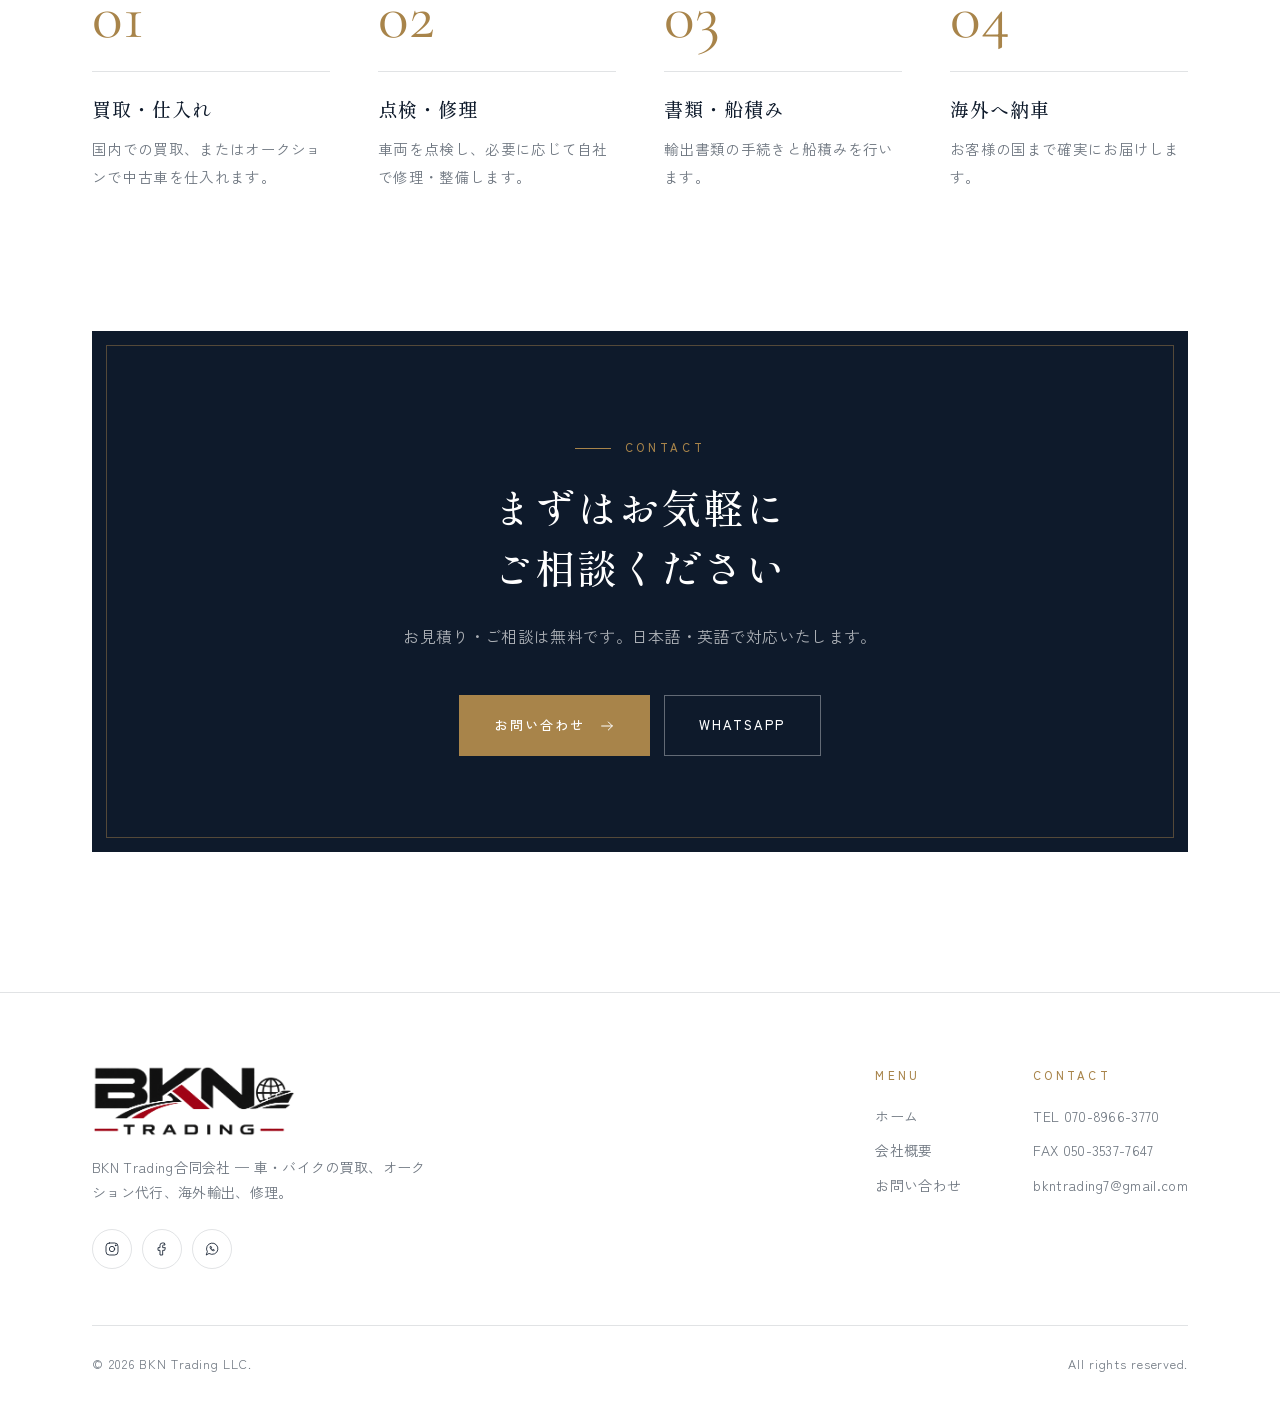
==== commit 3d2d909a: "Add motorcycles section (info + 8 Japanese bikes), cache-bust CSS/JS Co-Authored-By: Claude Opus 5.5" ====
--- a/index.html
+++ b/index.html
@@ -12,7 +12,7 @@
   <link rel="preconnect" href="https://fonts.googleapis.com">
   <link rel="preconnect" href="https://fonts.gstatic.com" crossorigin>
   <link href="https://fonts.googleapis.com/css2?family=Cormorant+Garamond:ital,wght@0,400;0,500;0,600;1,500&family=Shippori+Mincho:wght@500;600&family=Zen+Kaku+Gothic+New:wght@400;500;700&display=swap" rel="stylesheet">
-  <link rel="stylesheet" href="css/style.css">
+  <link rel="stylesheet" href="css/style.css?v=202610051529">
   <script>document.documentElement.classList.add('js');try{if(localStorage.getItem('bkn-lang')==='en')document.documentElement.lang='en'}catch(e){}</script>
 </head>
 <body>
@@ -45,7 +45,7 @@
       <div class="hero-grid">
         <div class="rise">
           <span class="eyebrow">BKN Trading · Japan</span>
-          <h1><span lang="ja">日本の車を、<br>確かな目で<span class='gold'>世界へ</span>。</span><span lang="en">Japanese cars,<br>curated for <em class='it'>the world</em>.</span></h1>
+          <h1><span lang="ja">日本の車とバイクを、<br>確かな目で<span class='gold'>世界へ</span>。</span><span lang="en">Japanese cars &amp; bikes,<br>curated for <em class='it'>the world</em>.</span></h1>
           <p class="hero-lead"><span lang="ja">日本国内の中古車・バイクを買取・オークションで仕入れ、必要に応じて修理し、海外へ輸出します。2020年の創業から6年間、誠実な取引を積み重ねてきました。</span><span lang="en">We buy used Japanese-market cars and motorcycles in Japan and at auction, repair them when needed, and export them worldwide — six years of honest service since 2020.</span></p>
           <div class="actions">
             <a href="contact.html" class="btn btn-dark"><span lang="ja">お問い合わせ</span><span lang="en">Get in touch</span> <svg viewBox="0 0 24 24" fill="none" stroke="currentColor" stroke-width="1.5" stroke-linecap="round" stroke-linejoin="round"><path d="M4 12h16M14 6l6 6-6 6"/></svg></a>
@@ -112,7 +112,7 @@
         </div>
         <div class="chips reveal" role="group" aria-label="Filter"><button type="button" class="chip on" data-filter="all"><span lang="ja">すべて</span><span lang="en">All</span></button><button type="button" class="chip" data-filter="compact"><span lang="ja">コンパクト・ハイブリッド</span><span lang="en">Compact & Hybrid</span></button><button type="button" class="chip" data-filter="van"><span lang="ja">ミニバン・ワゴン</span><span lang="en">Minivan & Wagon</span></button><button type="button" class="chip" data-filter="suv"><span lang="ja">SUV</span><span lang="en">SUV</span></button><button type="button" class="chip" data-filter="kei"><span lang="ja">軽自動車</span><span lang="en">Kei cars</span></button></div>
       </div>
-      <div class="cars">
+      <div class="cars" id="cars">
         <figure class="car reveal" data-cat="compact">
           <div class="car-img"><img src="https://images.unsplash.com/photo-1740982880890-a4768e05a875?w=720&h=540&fit=crop&q=80&auto=format" alt="Toyota Prius" loading="lazy" width="720" height="540"></div>
           <figcaption><span class="car-cat"><span lang="ja">コンパクト・ハイブリッド</span><span lang="en">Compact & Hybrid</span></span><span class="car-name">Toyota Prius</span></figcaption>
@@ -181,6 +181,60 @@
       <div class="gallery-foot reveal">
         <p><span lang="ja">お探しの車種がありませんか？ ご希望の条件をお知らせください。</span><span lang="en">Looking for something else? Tell us what you need.</span></p>
         <a href="https://wa.me/817089663770" target="_blank" rel="noopener" class="btn btn-dark"><span lang="ja">車両を探してもらう</span><span lang="en">Request a vehicle</span> <svg viewBox="0 0 24 24" fill="none" stroke="currentColor" stroke-width="1.5" stroke-linecap="round" stroke-linejoin="round"><path d="M4 12h16M14 6l6 6-6 6"/></svg></a>
+      </div>
+    </div>
+  </section>
+
+  <section class="moto">
+    <div class="container">
+      <div class="moto-split">
+        <div class="moto-photo reveal"><img src="https://images.unsplash.com/photo-1777026077869-0c3083d6aa61?w=1200&h=800&fit=crop&q=80&auto=format" alt="Kawasaki motorcycle in front of Mt Fuji" loading="lazy" width="1200" height="800"></div>
+        <div class="moto-text reveal">
+          <span class="eyebrow">Motorcycles</span>
+          <h2><span lang="ja">バイクの買取・販売・輸出</span><span lang="en">Motorcycles — buy, sell &amp; export</span></h2>
+          <p><span lang="ja">原付・スクーターから大型バイクまで、日本国内のバイクを買取・販売しています。オークションでの仕入れ、点検・修理、海外への輸出まで、車と同じように一貫して対応します。</span><span lang="en">From 50cc scooters to big bikes, we buy and sell Japanese motorcycles. Like our cars, we source them in Japan and at auction, inspect and repair them, and export them worldwide.</span></p>
+          <ul class="moto-list">
+            <li><span lang="ja">原付・スクーター（スーパーカブ など）</span><span lang="en">Scooters &amp; 50–125cc (Super Cub and more)</span></li>
+            <li><span lang="ja">中型・大型バイク、スポーツ、ネイキッド</span><span lang="en">Mid &amp; large bikes — sport, naked, classic</span></li>
+            <li><span lang="ja">バイクの買取・お見積り無料</span><span lang="en">Free quotes when you sell your bike</span></li>
+            <li><span lang="ja">点検・修理のうえ海外へ輸出</span><span lang="en">Inspected, repaired and exported</span></li>
+          </ul>
+          <div class="brands">Honda · Yamaha · Kawasaki · Suzuki</div>
+        </div>
+      </div>
+      <div class="cars bikes">
+        <figure class="car reveal">
+          <div class="car-img"><img src="https://images.unsplash.com/photo-1616929749020-222d567ec02b?w=720&h=540&fit=crop&q=80&auto=format" alt="Honda Super Cub" loading="lazy" width="720" height="540"></div>
+          <figcaption><span class="car-cat"><span lang="ja">スクーター・原付</span><span lang="en">Scooter</span></span><span class="car-name">Honda Super Cub</span></figcaption>
+        </figure>
+        <figure class="car reveal">
+          <div class="car-img"><img src="https://images.unsplash.com/photo-1624546405850-23dab7ee45d0?w=720&h=540&fit=crop&q=80&auto=format" alt="Honda Cross Cub" loading="lazy" width="720" height="540"></div>
+          <figcaption><span class="car-cat"><span lang="ja">スクーター・原付</span><span lang="en">Scooter</span></span><span class="car-name">Honda Cross Cub</span></figcaption>
+        </figure>
+        <figure class="car reveal">
+          <div class="car-img"><img src="https://images.unsplash.com/photo-1611182150972-4094e06cba79?w=720&h=540&fit=crop&q=80&auto=format" alt="Honda CB" loading="lazy" width="720" height="540"></div>
+          <figcaption><span class="car-cat"><span lang="ja">クラシック</span><span lang="en">Classic</span></span><span class="car-name">Honda CB</span></figcaption>
+        </figure>
+        <figure class="car reveal">
+          <div class="car-img"><img src="https://images.unsplash.com/photo-1653064098555-ae5a6e81ec05?w=720&h=540&fit=crop&q=80&auto=format" alt="Honda CBR" loading="lazy" width="720" height="540"></div>
+          <figcaption><span class="car-cat"><span lang="ja">スポーツ</span><span lang="en">Sport</span></span><span class="car-name">Honda CBR</span></figcaption>
+        </figure>
+        <figure class="car reveal">
+          <div class="car-img"><img src="https://images.unsplash.com/photo-1609630875171-b1321377ee65?w=720&h=540&fit=crop&q=80&auto=format" alt="Yamaha YZF-R" loading="lazy" width="720" height="540"></div>
+          <figcaption><span class="car-cat"><span lang="ja">スポーツ</span><span lang="en">Sport</span></span><span class="car-name">Yamaha YZF-R</span></figcaption>
+        </figure>
+        <figure class="car reveal">
+          <div class="car-img"><img src="https://images.unsplash.com/photo-1630787283150-519a05fefee3?w=720&h=540&fit=crop&q=80&auto=format" alt="Yamaha MT-09" loading="lazy" width="720" height="540"></div>
+          <figcaption><span class="car-cat"><span lang="ja">ネイキッド</span><span lang="en">Naked</span></span><span class="car-name">Yamaha MT-09</span></figcaption>
+        </figure>
+        <figure class="car reveal">
+          <div class="car-img"><img src="https://images.unsplash.com/photo-1744469792545-fe0f4cbf89ec?w=720&h=540&fit=crop&q=80&auto=format" alt="Kawasaki Z900RS" loading="lazy" width="720" height="540"></div>
+          <figcaption><span class="car-cat"><span lang="ja">ネオクラシック</span><span lang="en">Neo-classic</span></span><span class="car-name">Kawasaki Z900RS</span></figcaption>
+        </figure>
+        <figure class="car reveal">
+          <div class="car-img"><img src="https://images.unsplash.com/photo-1552642762-f55d06580015?w=720&h=540&fit=crop&q=80&auto=format" alt="Suzuki GSX-R" loading="lazy" width="720" height="540"></div>
+          <figcaption><span class="car-cat"><span lang="ja">スポーツ</span><span lang="en">Sport</span></span><span class="car-name">Suzuki GSX-R</span></figcaption>
+        </figure>
       </div>
     </div>
   </section>
@@ -271,6 +325,6 @@
 
 <a href="https://wa.me/817089663770" class="wa-float" target="_blank" rel="noopener" aria-label="WhatsApp"><svg viewBox="0 0 24 24" fill="currentColor"><path d="M12 2a10 10 0 0 0-8.6 15.1L2 22l5-1.3A10 10 0 1 0 12 2zm5.3 14.1c-.2.6-1.3 1.2-1.8 1.2-.5.1-1 .2-3.3-.7-2.8-1.1-4.6-4-4.7-4.1-.1-.2-1.1-1.5-1.1-2.9s.7-2.1 1-2.4c.3-.3.6-.3.8-.3h.6c.2 0 .4 0 .6.5l.9 2.1c.1.2.1.4 0 .5l-.3.5-.4.5c-.1.1-.3.3-.1.6.2.3.7 1.2 1.6 1.9 1.1 1 2 1.3 2.3 1.4.3.1.5.1.6-.1l.9-1.1c.2-.3.4-.2.6-.1l2 1c.3.1.5.2.5.3.1.2.1.7-.1 1.2z"/></svg></a>
 
-<script src="js/main.js"></script>
+<script src="js/main.js?v=202610051529"></script>
 </body>
 </html>
--- a/css/style.css
+++ b/css/style.css
@@ -437,3 +437,19 @@
   .logo img, .site-header.scrolled .logo img { height: 40px; }
   .logo-footer img { height: 60px; }
 }
+
+/* ---------- Motorcycles ---------- */
+.moto { border-top: 1px solid var(--ink-12); }
+.moto-split { display: grid; grid-template-columns: 1.1fr 0.9fr; gap: 72px; align-items: center; margin-bottom: 72px; }
+.moto-photo { overflow: hidden; aspect-ratio: 3 / 2; background: var(--ink-06); }
+.moto-photo img { width: 100%; height: 100%; object-fit: cover; transition: transform 1.4s var(--ease); }
+.moto-photo:hover img { transform: scale(1.04); }
+.moto-text h2 { font-size: clamp(32px, 3.8vw, 48px); line-height: 1.2; }
+html[lang="ja"] .moto-text h2 { font-size: clamp(26px, 3vw, 38px); line-height: 1.5; letter-spacing: 0.04em; }
+.moto-text p { margin-top: 20px; color: var(--ink-60); }
+.moto-list { list-style: none; margin-top: 28px; border-top: 1px solid var(--ink-12); }
+.moto-list li { position: relative; padding: 13px 0 13px 26px; border-bottom: 1px solid var(--ink-12); font-size: 15px; }
+.moto-list li::before { content: ""; position: absolute; left: 0; top: 50%; width: 12px; height: 1px; background: var(--gold); }
+.brands { margin-top: 28px; font-family: var(--serif); font-size: 20px; letter-spacing: 0.12em; color: var(--gold); }
+@media (max-width: 1000px) { .moto-split { grid-template-columns: 1fr; gap: 40px; } }
+@media (max-width: 760px) { .moto-split { margin-bottom: 48px; } }
